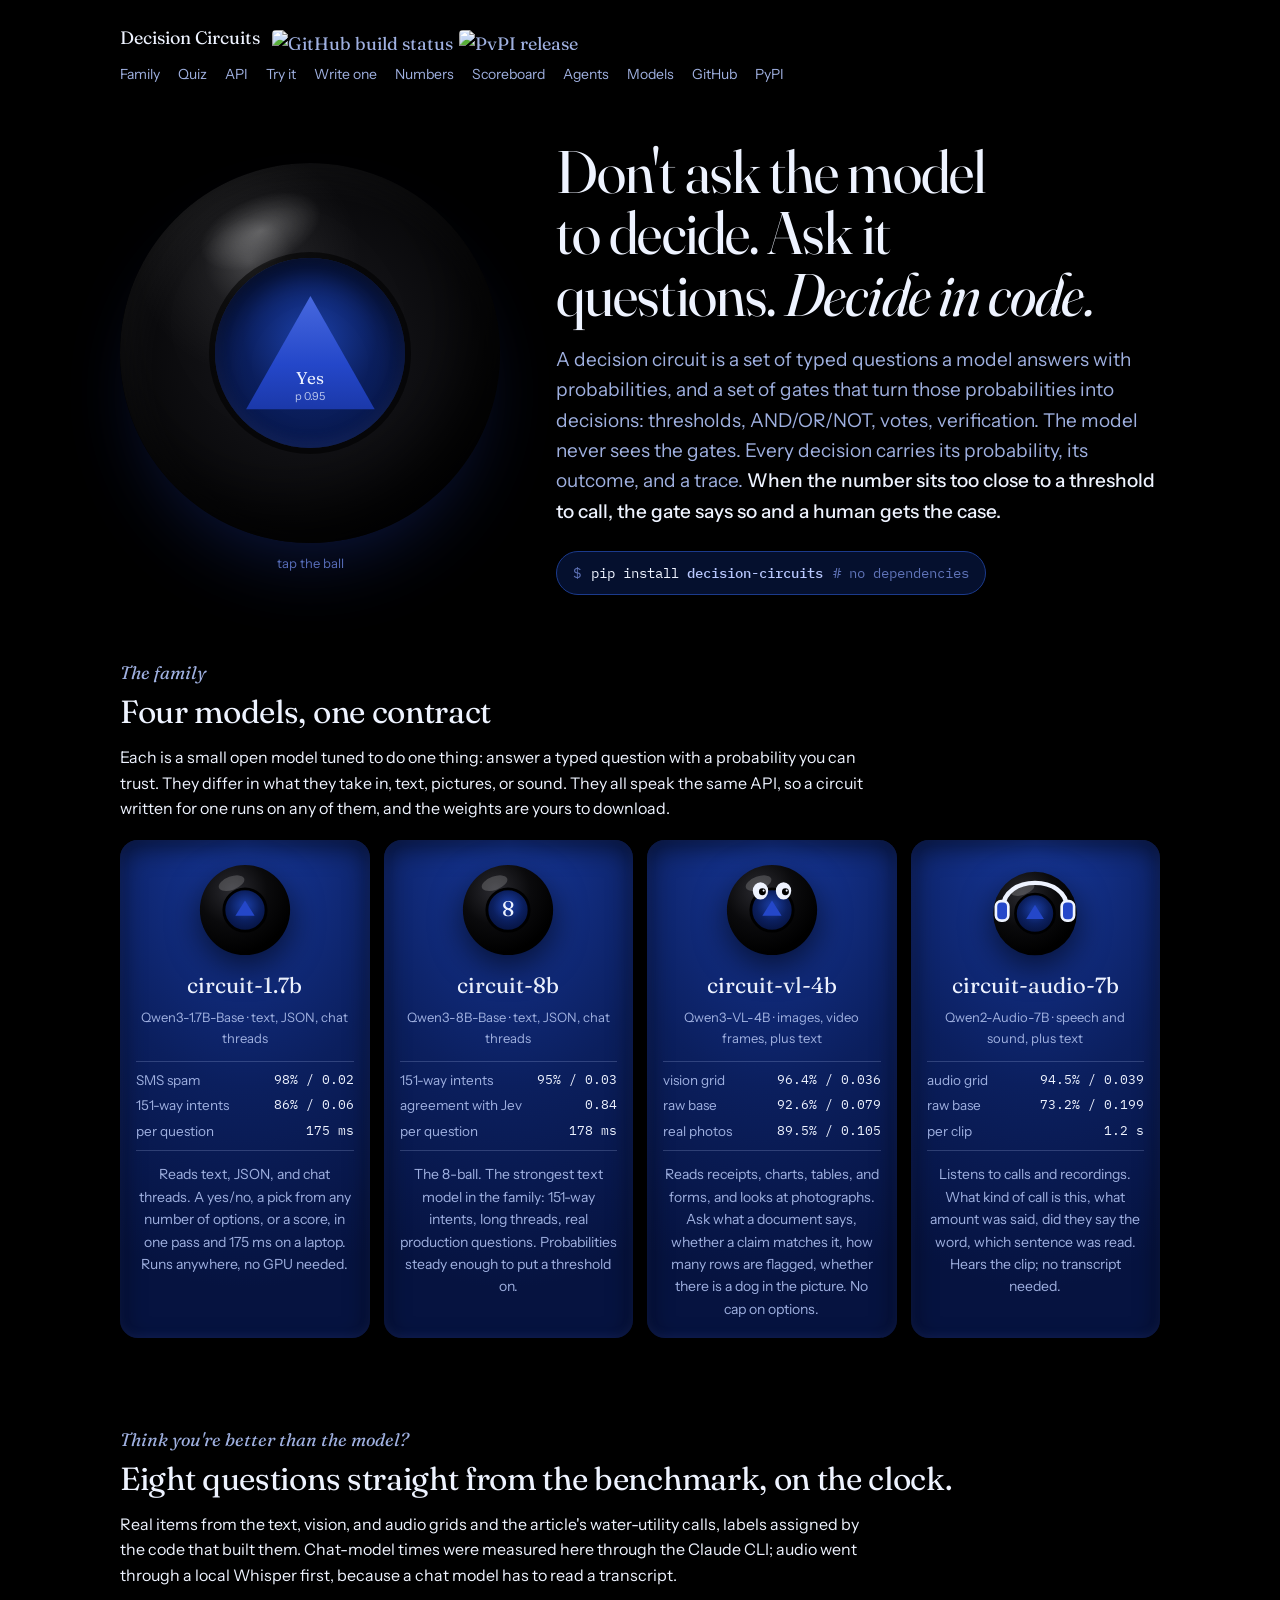
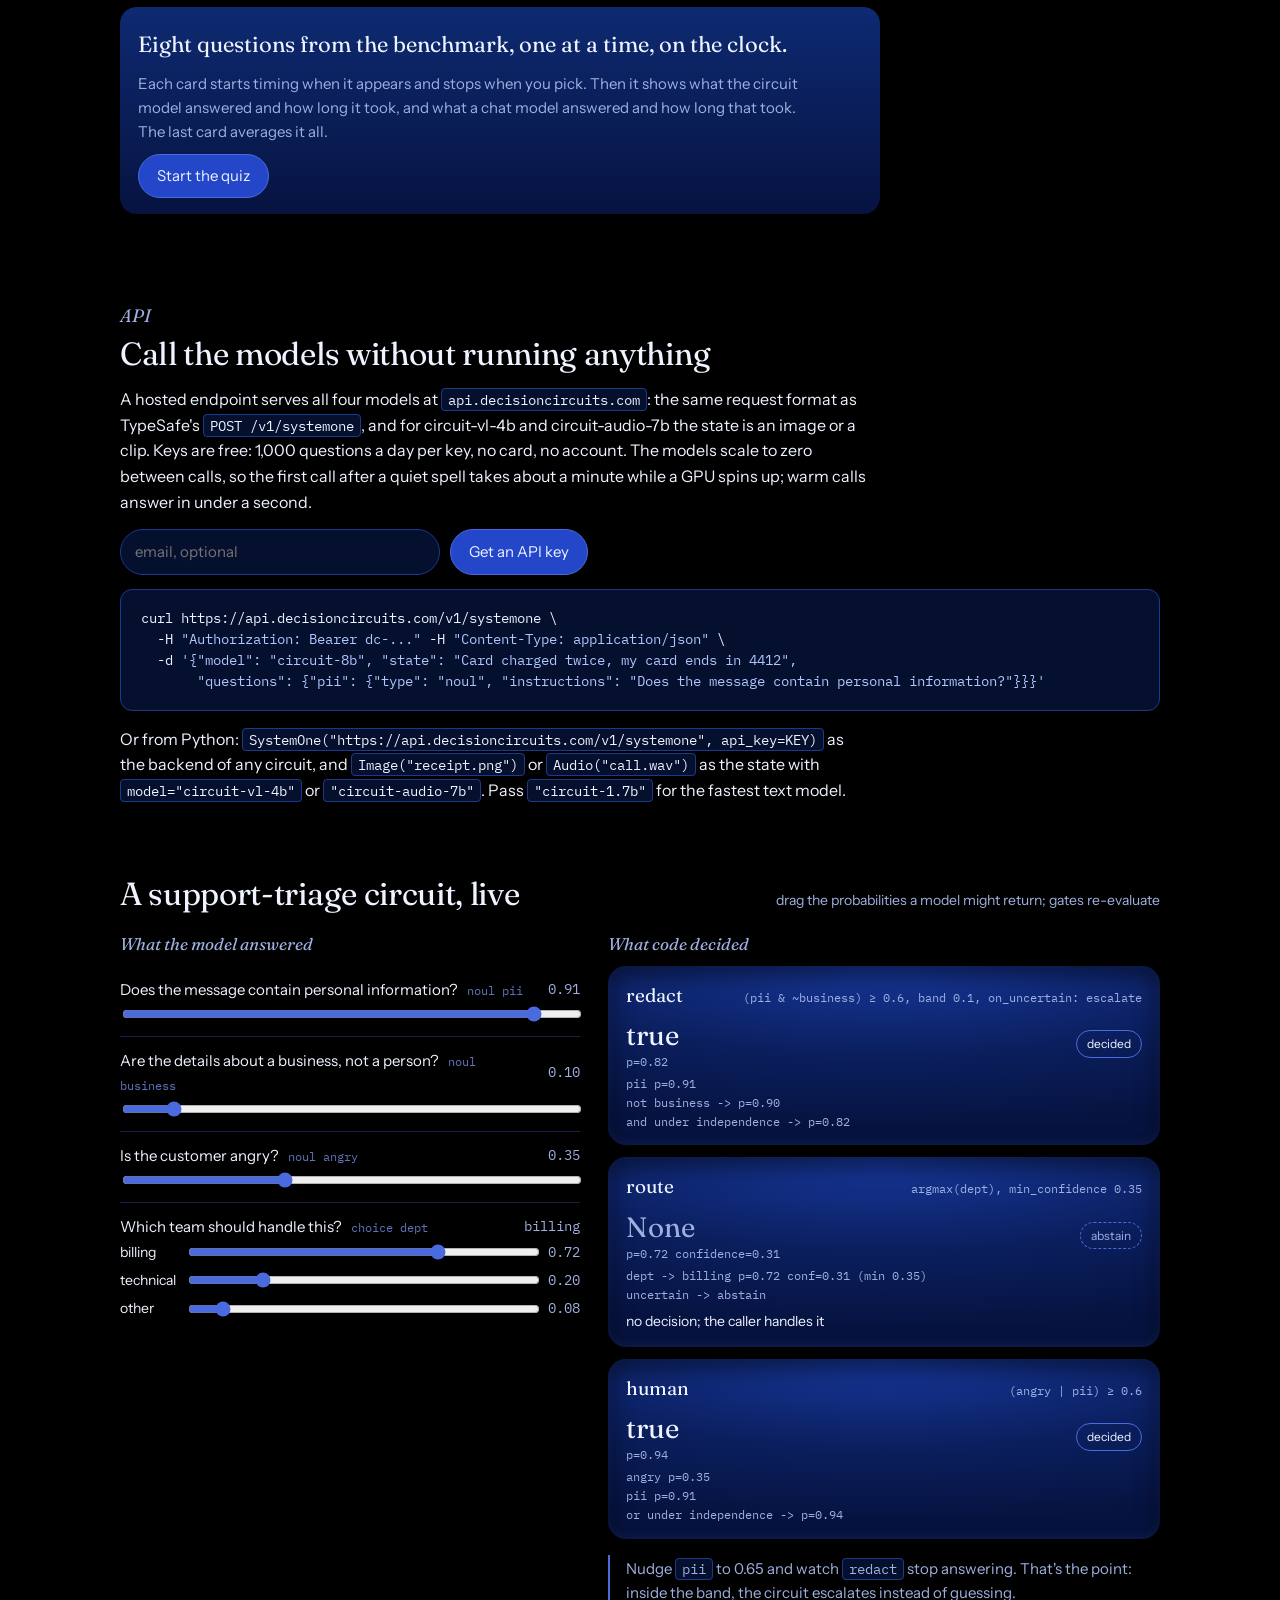
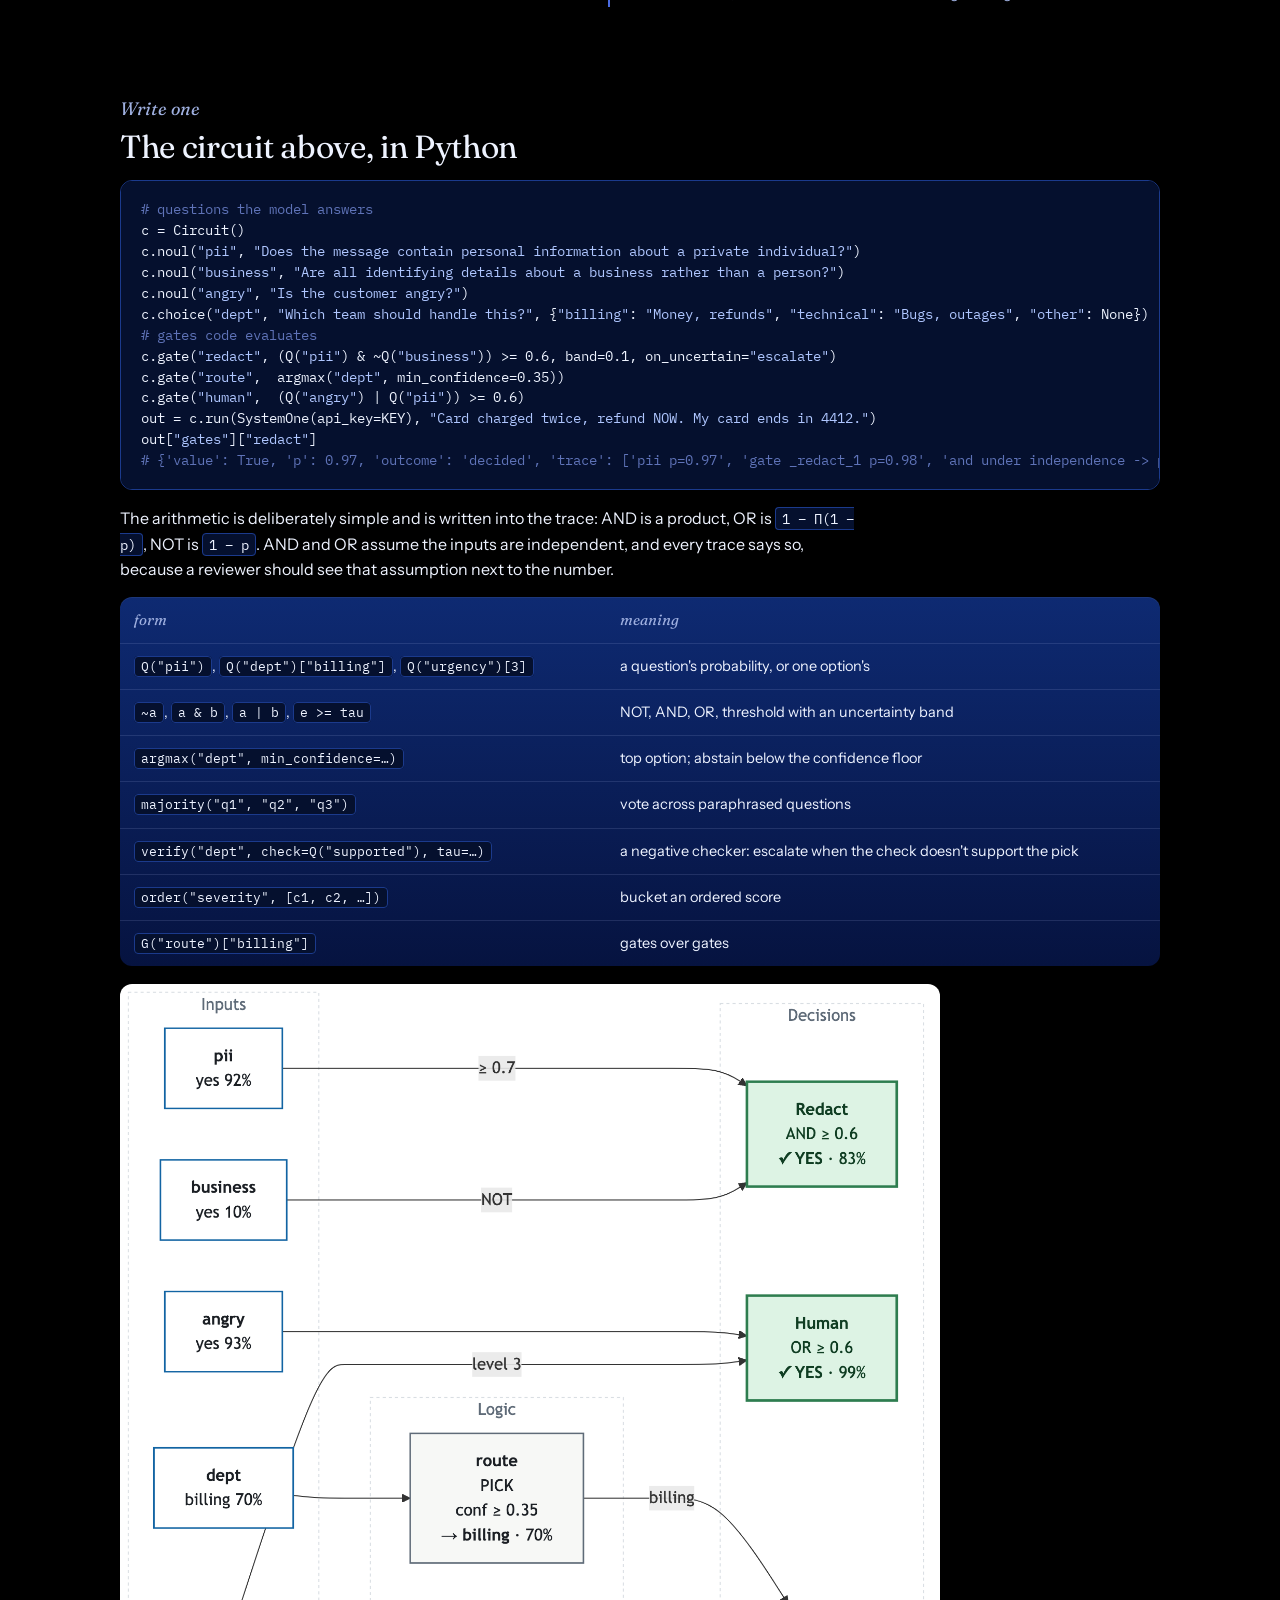
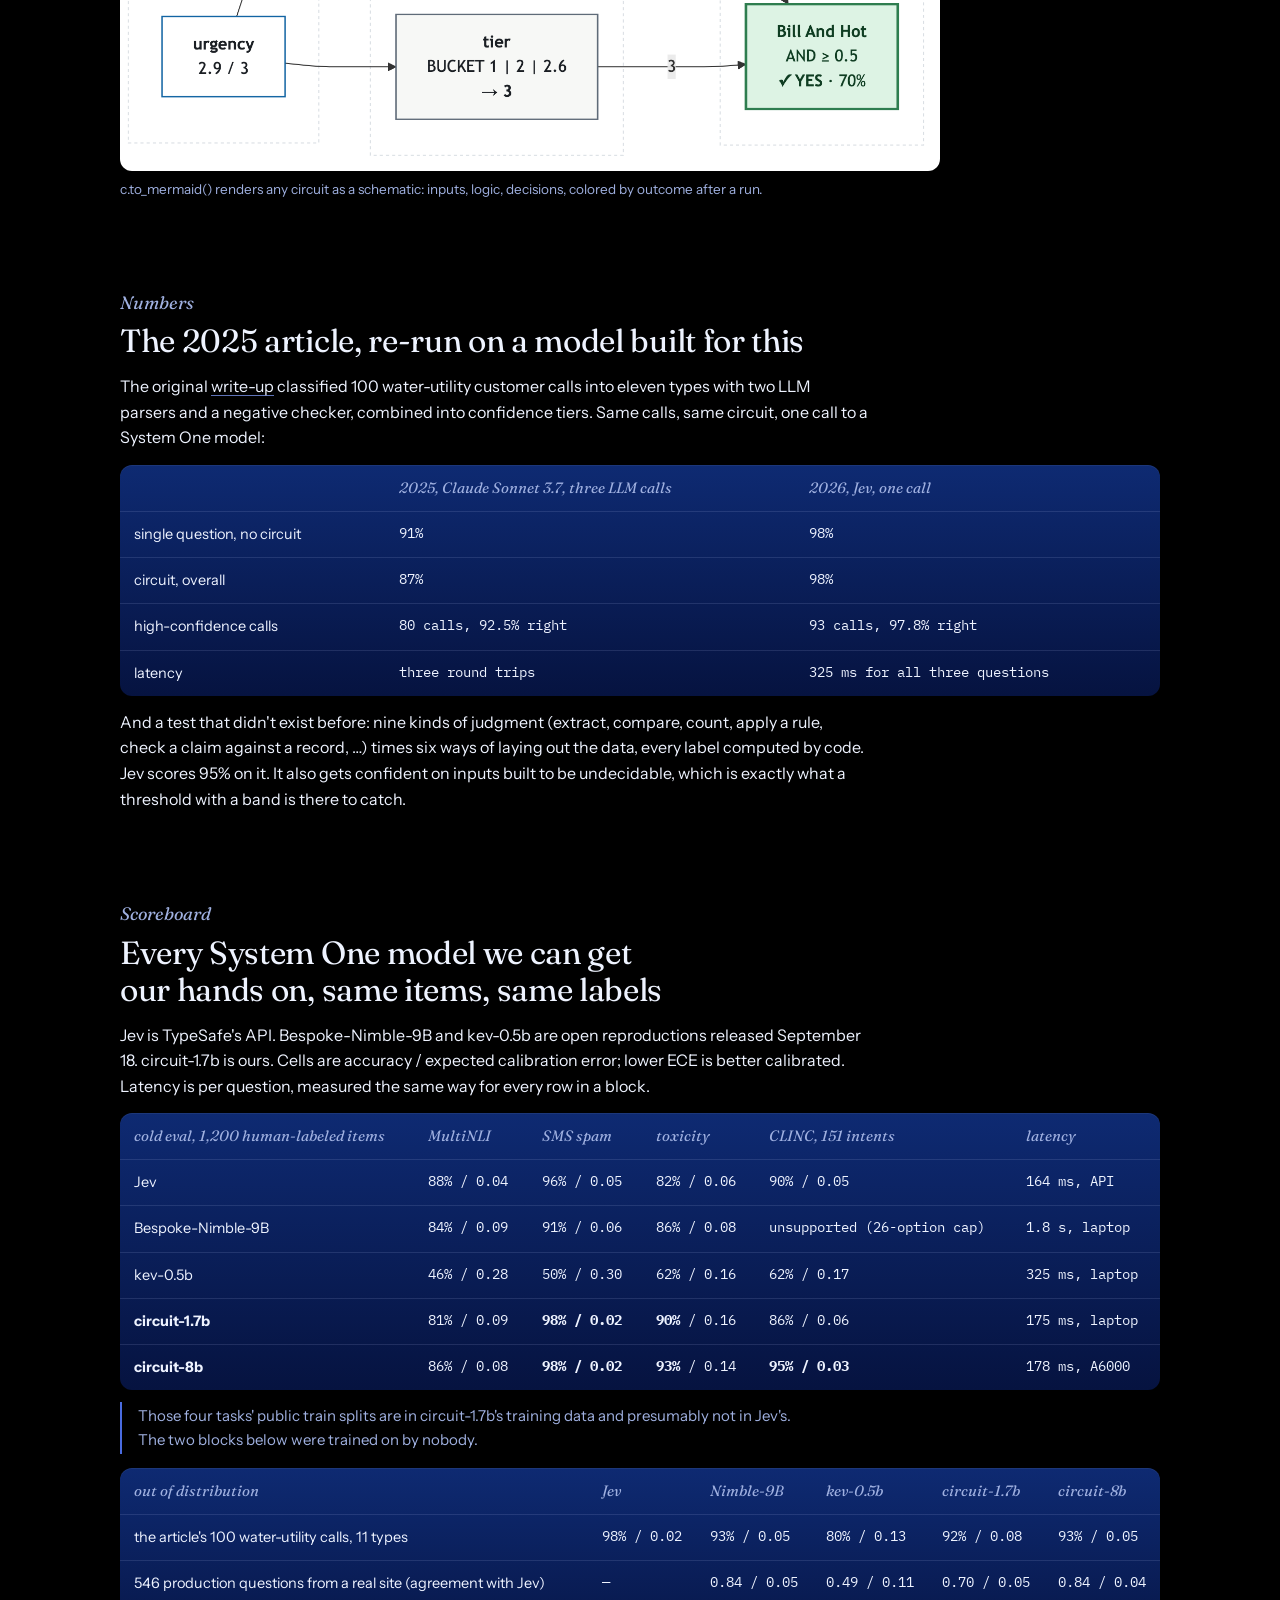
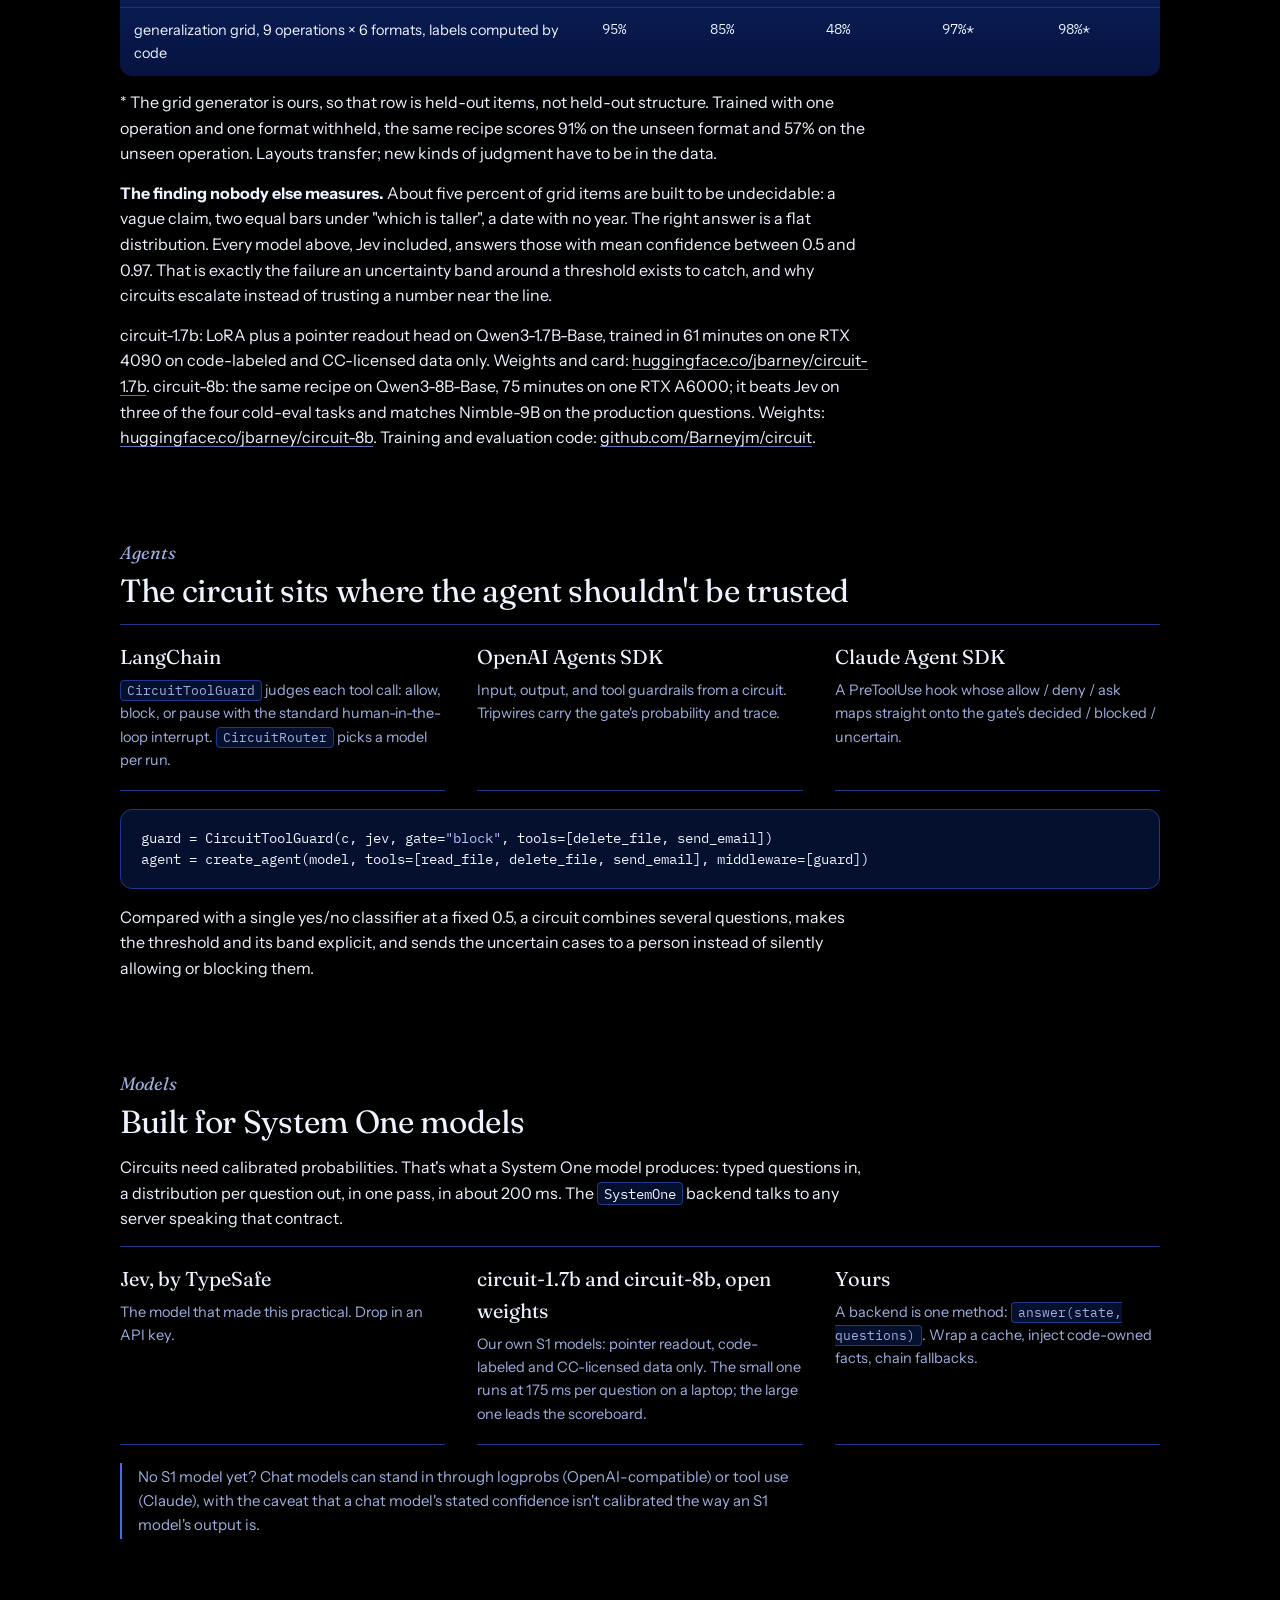
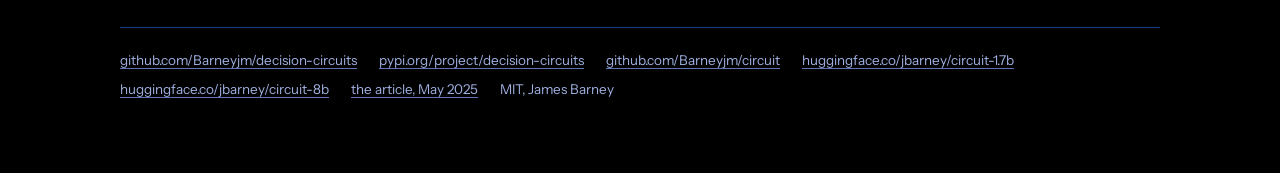
==== docs/index.html @ f1c36780 "Site quiz: cards carry the clock element the script expects; drive-tested headlessly Co-Authored-By:" ====
<!doctype html>
<html lang="en">
<head>
<meta charset="utf-8">
<meta name="viewport" content="width=device-width, initial-scale=1">
<meta name="description" content="Decision circuits: ask a model typed questions, get probabilities, decide in code. A Python library for calibrated, auditable decisions with System One models.">
<meta property="og:type" content="website">
<meta property="og:site_name" content="Decision Circuits">
<meta property="og:title" content="Decision Circuits">
<meta property="og:description" content="Don't ask the model to decide. Ask it questions. Decide in code. A Python library for calibrated, auditable decisions with System One models.">
<meta property="og:url" content="https://decisioncircuits.com/">
<meta property="og:image" content="https://decisioncircuits.com/og.png?v=2">
<meta property="og:image:width" content="1200">
<meta property="og:image:height" content="630">
<meta property="og:image:alt" content="Decision Circuits: don't ask the model to decide. Ask it questions. Decide in code.">
<meta name="twitter:card" content="summary_large_image">
<meta name="twitter:title" content="Decision Circuits">
<meta name="twitter:description" content="Don't ask the model to decide. Ask it questions. Decide in code.">
<meta name="twitter:image" content="https://decisioncircuits.com/og.png?v=2">
<link rel="canonical" href="https://decisioncircuits.com/">
<link rel="icon" href="data:image/svg+xml,<svg xmlns=%22http://www.w3.org/2000/svg%22 viewBox=%220 0 100 100%22><circle cx=%2250%22 cy=%2250%22 r=%2248%22 fill=%22%23000%22/><circle cx=%2250%22 cy=%2250%22 r=%2222%22 fill=%22%230B1F5E%22/><path d=%22M50 36 L63 58 L37 58 Z%22 fill=%22%232447C9%22/></svg>">
<meta name="theme-color" content="#000000">
<title>Decision Circuits</title>
<link rel="preconnect" href="https://fonts.googleapis.com">
<link rel="stylesheet" href="https://fonts.googleapis.com/css2?family=Fraunces:ital,opsz,wght@0,9..144,400;0,9..144,600;1,9..144,400&family=Instrument+Sans:ital,wght@0,400;0,500;0,600;1,400&family=IBM+Plex+Mono:wght@400;500&display=swap">
<style>
  :root {
    color-scheme: dark;
    --black: #000000;
    --sphere: #0A0A0C;
    --window: #0B1F5E;
    --window-deep: #061340;
    --liquid: #10307F;
    --die: #2447C9;
    --die-edge: #4A6BE0;
    --ice: #EEF3FF;
    --mist: #9FB0E0;
    --haze: #5F73B8;
    --line: #1B3A8C;
    --code-bg: #05102E;
    --serif: "Fraunces", "Iowan Old Style", "Palatino Linotype", Georgia, serif;
    --sans: "Instrument Sans", -apple-system, "Segoe UI", Helvetica, Arial, sans-serif;
    --mono: "IBM Plex Mono", ui-monospace, SFMono-Regular, Menlo, monospace;
  }
  * { box-sizing: border-box; }
  html { background: var(--black); overflow-x: hidden; }
  body { margin: 0; overflow-x: hidden; background: var(--black); color: var(--ice); font-family: var(--sans); font-size: 16px; line-height: 1.6; -webkit-font-smoothing: antialiased; }
  a { color: var(--ice); text-decoration-color: var(--haze); text-underline-offset: 3px; }
  a:hover, a:focus-visible { text-decoration-color: var(--ice); }
  :focus-visible { outline: 2px solid var(--die-edge); outline-offset: 3px; }
  .wrap { max-width: 1080px; margin: 0 auto; padding-inline: 20px; padding-block: 24px 72px; }

  header.top { display: flex; flex-wrap: wrap; align-items: baseline; justify-content: space-between; gap: 10px 24px; font-size: 14px; color: var(--mist); }
  header.top .brand { font-family: var(--serif); font-size: 18px; color: var(--ice); }
  header.top .badges { display: inline-flex; gap: 6px; margin-left: 12px; vertical-align: middle; }
  header.top .badges img { display: block; height: 20px; border-radius: 4px; }
  header.top nav { display: flex; flex-wrap: wrap; gap: 4px 18px; }
  header.top a { color: var(--mist); text-decoration: none; }
  header.top a:hover, header.top a:focus-visible { color: var(--ice); }

  /* hero: the sphere and the claim */
  .hero { display: grid; grid-template-columns: minmax(240px, 380px) 1fr; gap: 24px 56px; align-items: center; margin-top: 56px; }
  @media (max-width: 820px) { .hero { grid-template-columns: 1fr; justify-items: start; margin-top: 36px; } .sphere-wrap { justify-items: start; max-width: none; } .sphere { width: min(260px, 70vw); max-width: none; } }
  .sphere { position: relative; width: 100%; max-width: 380px; aspect-ratio: 1; border-radius: 50%;
    background:
      radial-gradient(circle at 34% 26%, rgba(255,255,255,.22) 0, rgba(255,255,255,.06) 12%, rgba(255,255,255,0) 30%),
      radial-gradient(circle at 50% 50%, #1A1A1F 0, #0A0A0C 62%, #000 100%);
    box-shadow: inset -22px -30px 60px rgba(0,0,0,.9), inset 10px 14px 40px rgba(255,255,255,.05), 0 40px 80px -30px rgba(36,71,201,.35); }
  .sphere::after { content: ""; position: absolute; left: 20%; top: 9%; width: 34%; height: 18%; border-radius: 50%;
    background: radial-gradient(ellipse at center, rgba(255,255,255,.28), rgba(255,255,255,0) 70%); transform: rotate(-22deg); }
  .window { position: absolute; left: 25%; top: 25%; width: 50%; height: 50%; border-radius: 50%;
    background: radial-gradient(circle at 50% 42%, #1B3FA8 0, var(--window) 46%, var(--window-deep) 100%);
    box-shadow: inset 0 10px 30px rgba(0,0,0,.7), inset 0 -4px 14px rgba(74,107,224,.25), 0 0 0 6px rgba(0,0,0,.6);
    display: grid; place-items: center; overflow: hidden; }
  .die { width: 72%; aspect-ratio: 1 / .9; clip-path: polygon(50% 4%, 97% 96%, 3% 96%);
    background: linear-gradient(180deg, var(--die-edge), var(--die) 60%, #1A37A6); display: grid; place-items: center;
    padding: 0; text-align: center; animation: surface 2.2s cubic-bezier(.16,.6,.2,1) both; will-change: transform, filter, opacity; position: relative; }
  .window::after { content: ""; position: absolute; inset: 0; border-radius: 50%; pointer-events: none;
    background: radial-gradient(circle at 50% 60%, rgba(4,10,40,.85) 0, rgba(4,10,40,.55) 45%, rgba(4,10,40,0) 75%);
    opacity: 0; }
  .window.stir::after { animation: ink 2.2s cubic-bezier(.16,.6,.2,1) both; }
  .die.sink { animation: sink .45s ease-in both; }
  .die.rise { animation: surface 2.2s cubic-bezier(.16,.6,.2,1) both; }
  /* the text sits in the lower two thirds of the triangle, where it is wide: box top at 48% of the height, 52% of the width */
  .die .answer { position: absolute; left: 24%; right: 24%; top: 40%; bottom: 9%; display: grid; align-content: end; font-family: var(--serif); font-size: clamp(12px, 1.7vw, 17px); line-height: 1.08; color: var(--ice); text-wrap: balance; overflow-wrap: anywhere; }
  .die .answer.long { font-size: clamp(11px, 1.45vw, 14.5px); }
  .die .answer small { display: block; font-family: var(--sans); font-size: 11px; color: rgba(238,243,255,.75); margin-top: 4px; }

  .sphere-wrap { display: grid; justify-items: center; gap: 10px; width: 100%; max-width: 380px; }
  .sphere { cursor: pointer; -webkit-tap-highlight-color: transparent; user-select: none; touch-action: manipulation; }
  .sphere:focus-visible { outline: 2px solid var(--die-edge); outline-offset: 8px; }
  .sphere.shaking { animation: shake .5s cubic-bezier(.36,.07,.19,.97) both; }
  @keyframes shake { 10%, 90% { transform: translate3d(-2px, 0, 0) rotate(-2deg); } 20%, 80% { transform: translate3d(4px, 0, 0) rotate(2deg); } 30%, 50%, 70% { transform: translate3d(-6px, 0, 0) rotate(-3deg); } 40%, 60% { transform: translate3d(6px, 0, 0) rotate(3deg); } }
  .hint { font-size: 13px; color: var(--haze); margin: 0; }
  @keyframes surface {
    0%   { transform: translateY(70%) scale(.55) rotate(-6deg); opacity: 0; filter: blur(10px) brightness(.5); }
    35%  { opacity: .55; filter: blur(6px) brightness(.7); }
    70%  { transform: translateY(4%) scale(.98) rotate(1deg); opacity: 1; filter: blur(1.5px) brightness(.95); }
    85%  { transform: translateY(-2%) scale(1.01) rotate(-.5deg); filter: blur(.4px); }
    100% { transform: none; opacity: 1; filter: blur(0) brightness(1); }
  }
  @keyframes sink { to { transform: translateY(55%) scale(.7); opacity: 0; filter: blur(8px) brightness(.5); } }
  @keyframes ink { 0% { opacity: 1; } 60% { opacity: .5; } 100% { opacity: 0; } }
  @keyframes rise { from { transform: translateY(14px); opacity: 0; } to { transform: none; opacity: 1; } }
  .claim h1 { font-family: var(--serif); font-weight: 400; font-size: clamp(34px, 5.4vw, 60px); line-height: 1.02; letter-spacing: -.015em; margin: 0 0 20px; text-wrap: balance; font-variation-settings: "opsz" 144; }
  .claim h1 em { font-style: italic; }
  .lede { font-size: clamp(17px, 2vw, 19px); max-width: 58ch; color: var(--mist); margin: 0 0 24px; }
  .lede b { color: var(--ice); font-weight: 500; }
  .install { display: inline-flex; flex-wrap: wrap; align-items: center; gap: 10px; font-family: var(--mono); font-size: 14px; background: var(--code-bg); color: var(--ice); padding: 10px 16px; border-radius: 999px; border: 1px solid var(--line); }
  .install b { font-weight: 500; color: #B9C8FF; }
  .install .c { color: var(--haze); }

  h2 { font-family: var(--serif); font-style: italic; font-weight: 400; font-size: 18px; color: var(--mist); margin: 88px 0 6px; }
  #family h2 { margin-top: 64px; }
  h3 { font-family: var(--serif); font-weight: 400; font-size: clamp(24px, 3vw, 32px); line-height: 1.15; letter-spacing: -.01em; margin: 0 0 14px; text-wrap: balance; }
  p { max-width: 68ch; }
  section p { margin: 0 0 14px; }
  p code, li code, td code, .note code { font-family: var(--mono); font-size: .9em; background: var(--code-bg); border: 1px solid var(--line); padding: 1px 6px; border-radius: 4px; overflow-wrap: anywhere; }

  /* the live circuit */
  .board { margin-top: 72px; }
  .board-head { display: flex; flex-wrap: wrap; justify-content: space-between; align-items: baseline; gap: 6px 16px; margin-bottom: 18px; }
  .board-head h3 { margin: 0; }
  .board-head span { font-size: 14px; color: var(--mist); }
  .cols { display: grid; grid-template-columns: 1fr 1.2fr; gap: 28px; }
  @media (max-width: 760px) { .cols { grid-template-columns: 1fr; } }
  .col h4 { font-family: var(--serif); font-style: italic; font-weight: 400; font-size: 17px; color: var(--mist); margin: 0 0 8px; }
  .q { display: grid; grid-template-columns: 1fr auto; gap: 2px 12px; align-items: center; padding: 12px 0; border-top: 1px solid #16204A; }
  .q:first-of-type { border-top: 0; }
  .q label { font-size: 15px; }
  .q .id { font-family: var(--mono); font-size: 12px; color: var(--haze); margin-left: 6px; overflow-wrap: anywhere; }
  .q output { font-family: var(--mono); font-variant-numeric: tabular-nums; font-size: 14px; min-width: 4ch; text-align: right; color: var(--mist); }
  .q input[type=range] { grid-column: 1 / -1; width: 100%; accent-color: var(--die-edge); }
  .opts { grid-column: 1 / -1; display: grid; grid-template-columns: auto 1fr auto; gap: 6px 10px; align-items: center; font-size: 14px; }
  .opts input[type=range] { grid-column: auto; }

  .gate { position: relative; background: radial-gradient(120% 90% at 50% 0%, #17389C 0, var(--window) 55%, var(--window-deep) 100%);
    border-radius: 18px; padding: 14px 18px 14px; margin-bottom: 12px; box-shadow: inset 0 8px 24px rgba(0,0,0,.55), inset 0 -2px 10px rgba(74,107,224,.2); }
  .gate .row { display: flex; flex-wrap: wrap; justify-content: space-between; align-items: baseline; gap: 4px 14px; }
  .gate .name { font-family: var(--serif); font-size: 19px; }
  .gate .expr { font-family: var(--mono); font-size: 12px; color: var(--mist); overflow-wrap: anywhere; min-width: 0; }
  .gate .well { display: grid; grid-template-columns: 1fr auto; align-items: center; gap: 10px; margin: 10px 0 6px; }
  .gate .val { font-family: var(--serif); font-size: 28px; line-height: 1.1; color: var(--ice); transition: filter .45s; font-variant-numeric: tabular-nums; }
  .gate .val small { display: block; font-family: var(--mono); font-size: 12px; color: var(--mist); margin-top: 4px; }
  .gate.hold .val { color: var(--mist); }
  .badge { font-size: 12px; padding: 3px 10px; border-radius: 999px; border: 1px solid var(--die-edge); color: var(--ice); white-space: nowrap; }
  .badge.hold { border-style: dashed; color: var(--mist); }
  .trace { font-family: var(--mono); font-size: 12px; color: var(--mist); margin: 0; white-space: pre-wrap; overflow-wrap: anywhere; }
  .human { margin-top: 6px; font-size: 14px; color: var(--ice); }
  .human:empty { display: none; }

  pre { background: var(--code-bg); color: var(--ice); font-family: var(--mono); font-size: 13.5px; line-height: 1.55; padding: 18px 20px; border-radius: 12px; border: 1px solid var(--line); overflow-x: auto; margin: 0 0 16px; }
  pre .c { color: var(--haze); } pre .k { color: #B9C8FF; } pre .s { color: #AFC6FF; }

  .tbl { overflow-x: auto; border-radius: 12px; background: linear-gradient(180deg, #0E2A72, var(--window-deep)); box-shadow: inset 0 1px 0 rgba(255,255,255,.06); }
  table { border-collapse: collapse; width: 100%; font-size: 14.5px; }
  th, td { text-align: left; padding: 11px 14px; border-bottom: 1px solid rgba(159,176,224,.16); vertical-align: top; }
  th { font-family: var(--serif); font-style: italic; font-weight: 400; font-size: 15px; color: var(--mist); }
  td.n { font-family: var(--mono); font-size: 13.5px; font-variant-numeric: tabular-nums; white-space: nowrap; }
  tr:last-child td { border-bottom: 0; }

  .facts { list-style: none; margin: 0; padding: 0; display: grid; grid-template-columns: repeat(3, 1fr); gap: 0 32px; border-top: 1px solid var(--line); }
  .facts li { padding: 16px 0 18px; border-bottom: 1px solid var(--line); }
  .facts h4 { font-family: var(--serif); font-weight: 400; font-size: 20px; margin: 0 0 6px; }
  .facts h4 a { text-decoration: none; }
  .facts p { font-size: 14.5px; color: var(--mist); margin: 0; }
  @media (max-width: 760px) { .facts { grid-template-columns: 1fr; } .facts li { border-bottom: 1px solid var(--line); } }

  .cards { display: grid; grid-template-columns: repeat(4, 1fr); gap: 14px; margin-top: 18px; }
  @media (max-width: 900px) { .cards { grid-template-columns: repeat(2, 1fr); } }
  @media (max-width: 460px) { .cards { grid-template-columns: 1fr; } }
  .card { display: flex; flex-direction: column; align-items: center; text-align: center; padding: 22px 16px 18px; border-radius: 18px;
    background: radial-gradient(120% 90% at 50% 0%, #17389C 0, var(--window) 55%, var(--window-deep) 100%);
    box-shadow: inset 0 8px 24px rgba(0,0,0,.55), inset 0 -2px 10px rgba(74,107,224,.2); }
  .card .ball { display: block; height: 96px; width: auto; margin-bottom: 10px; filter: drop-shadow(0 10px 16px rgba(0,0,0,.6)); }
  .card h4 { font-family: var(--serif); font-weight: 400; font-size: 22px; margin: 0; }
  .card h4 a { text-decoration: none; }
  .card .base { font-size: 13px; color: var(--mist); margin: 4px 0 12px; }
  .card dl { display: grid; grid-template-columns: auto auto; gap: 4px 12px; margin: 0 0 12px; width: 100%; font-size: 13.5px; text-align: left; border-top: 1px solid rgba(159,176,224,.25); border-bottom: 1px solid rgba(159,176,224,.25); padding: 8px 0; }
  .card dt { color: var(--mist); }
  .card dd { margin: 0; font-family: var(--mono); font-size: 13px; text-align: right; font-variant-numeric: tabular-nums; }
  .card .blurb { font-size: 14px; color: var(--mist); margin: 0; }
  .carousel { overflow: hidden; margin-top: 18px; max-width: 760px; border-radius: 16px; }
  .track { display: flex; align-items: flex-start; transition: transform .45s cubic-bezier(.2,.7,.2,1), height .3s ease; }
  @media (prefers-reduced-motion: reduce) { .track { transition: none; } }
  .qz { flex: 0 0 100%; min-width: 0; box-sizing: border-box; }
  .qz.intro .ask, .qz.end .ask { font-size: 22px; }
  .qz .blurb { font-size: 15px; color: var(--mist); margin: 0; }
  .qz { background: linear-gradient(180deg, #0E2A72, var(--window-deep)); border-radius: 16px; padding: 16px 18px; display: flex; flex-direction: column; gap: 10px; }
  .qz .src { font-size: 12.5px; color: var(--haze); margin: 0; }
  .qz .state, .qz .thread { font-size: 13.5px; background: rgba(0,0,0,.35); border-radius: 10px; padding: 10px 12px; margin: 0; max-height: 220px; overflow: auto; }
  .qz .state { font-family: var(--mono); font-size: 12.5px; white-space: pre-wrap; overflow-wrap: anywhere; }
  .qz .thread p { margin: 0 0 6px; max-width: none; } .qz .thread b { color: var(--mist); font-weight: 500; margin-right: 6px; }
  .qz img { width: 100%; max-width: 420px; border-radius: 10px; background: #fff; }
  .qz .cap { font-size: 13.5px; color: var(--mist); margin: 0; }
  .qz audio { width: 100%; max-width: 420px; }
  .qz .ask { font-family: var(--serif); font-size: 18px; margin: 4px 0 0; }
  .qz .opts { display: flex; flex-wrap: wrap; gap: 8px; }
  .qz .opts button { font: inherit; font-size: 14px; padding: 7px 12px; border-radius: 999px; border: 1px solid var(--die-edge); background: transparent; color: var(--ice); cursor: pointer; }
  .qz .opts button:hover, .qz .opts button:focus-visible { background: var(--die); }
  .qz .opts button:disabled { cursor: default; opacity: .55; }
  .qz .opts button.you { opacity: 1; background: var(--die); }
  .qz .opts button.right { opacity: 1; border-color: var(--ice); box-shadow: inset 0 0 0 1px var(--ice); }
  .qz .verdict { margin: 0; font-size: 14px; color: var(--mist); min-height: 1.4em; }
  .qz .verdict b { color: var(--ice); font-weight: 500; }
  .score { font-family: var(--serif); font-size: 18px; margin: 0 0 6px; }
  .score button, .qz .next { font: inherit; font-size: 15px; padding: 9px 18px; border-radius: 999px; border: 1px solid var(--die-edge); background: var(--die); color: var(--ice); cursor: pointer; }
  .score button:hover, .qz .next:hover { background: var(--die-edge); }
  .qz .head { display: flex; justify-content: space-between; align-items: baseline; gap: 12px; }
  .qz .clock { font-family: var(--mono); font-size: 14px; color: var(--ice); font-variant-numeric: tabular-nums; }
  .qz .verdict { line-height: 1.5; }
  .qz .verdict .t { font-family: var(--mono); font-size: 13px; }
  .qz .next { align-self: flex-start; }
  .qz .next[hidden] { display: none; }
  figure { margin: 18px 0 0; }
  figure img { display: block; width: 100%; max-width: 820px; height: auto; border-radius: 12px; background: #fff; }
  figcaption { font-size: 13.5px; color: var(--mist); margin-top: 8px; }
  .note { border-left: 2px solid var(--die-edge); padding: 2px 0 2px 16px; color: var(--mist); font-size: 15px; }
  .keyform { display: flex; flex-wrap: wrap; gap: 10px; align-items: center; margin: 14px 0; }
  .keyform input { font: inherit; font-size: 15px; padding: 10px 14px; border-radius: 999px; border: 1px solid var(--line); background: var(--code-bg); color: var(--ice); min-width: min(320px, 100%); }
  .keyform button { font: inherit; font-size: 15px; padding: 10px 18px; border-radius: 999px; border: 1px solid var(--die-edge); background: var(--die); color: var(--ice); cursor: pointer; }
  .keyform button:hover, .keyform button:focus-visible { background: var(--die-edge); }
  .keyout { font-family: var(--mono); font-size: 14px; background: var(--code-bg); border: 1px solid var(--line); border-radius: 12px; padding: 14px 16px; white-space: pre-wrap; word-break: break-all; }
  .keyout:empty { display: none; }
  footer { margin-top: 88px; padding-top: 22px; border-top: 1px solid var(--line); font-size: 13.5px; color: var(--mist); display: flex; flex-wrap: wrap; gap: 8px 22px; }
  footer a { color: var(--mist); }

  @media (prefers-reduced-motion: reduce) { * { transition: none !important; animation: none !important; } }
</style>
</head>
<body>
<div class="wrap">
  <header class="top">
    <div class="brand">Decision Circuits<span class="badges"><a href="https://github.com/Barneyjm/decision-circuits/actions/workflows/ci.yml"><img src="https://img.shields.io/github/actions/workflow/status/Barneyjm/decision-circuits/ci.yml?branch=main&label=build&labelColor=0B1F5E&color=2447C9" alt="GitHub build status" height="20"></a><a href="https://pypi.org/project/decision-circuits/"><img src="https://img.shields.io/pypi/v/decision-circuits?label=pypi&labelColor=0B1F5E&color=2447C9" alt="PyPI release" height="20"></a></span></div>
    <nav>
      <a href="#family">Family</a><a href="#quiz">Quiz</a><a href="#api">API</a><a href="#try">Try it</a><a href="#write">Write one</a><a href="#numbers">Numbers</a><a href="#scoreboard">Scoreboard</a><a href="#agents">Agents</a><a href="#models">Models</a>
      <a href="https://github.com/Barneyjm/decision-circuits">GitHub</a><a href="https://pypi.org/project/decision-circuits/">PyPI</a>
    </nav>
  </header>

  <div class="hero">
    <div class="sphere-wrap">
      <div class="sphere" id="sphere" role="button" tabindex="0" aria-label="Ask again: surfaces the answer for another example case">
        <div class="window stir" id="window"><div class="die" id="die"><div class="answer" id="hero-answer">Yes<small>p 0.95</small></div></div></div>
      </div>
      <p class="hint" id="hint">tap, or shake your phone</p>
    </div>
    <div class="claim">
      <h1>Don't ask the model to decide. Ask it questions. <em>Decide in code.</em></h1>
      <p class="lede">A decision circuit is a set of typed questions a model answers with probabilities, and a set of gates that turn those probabilities into decisions: thresholds, AND/OR/NOT, votes, verification. The model never sees the gates. Every decision carries its probability, its outcome, and a trace. <b>When the number sits too close to a threshold to call, the gate says so and a human gets the case.</b></p>
      <div class="install"><span class="c">$</span><span>pip install <b>decision-circuits</b></span><span class="c"># no dependencies</span></div>
    </div>
  </div>

  <section id="family">
    <h2>The family</h2>
    <h3>Four models, one contract</h3>
    <p>Each is a small open model tuned to do one thing: answer a typed question with a probability you can trust. They differ in what they take in, text, pictures, or sound. They all speak the same API, so a circuit written for one runs on any of them, and the weights are yours to download.</p>
    <div class="cards">
      <article class="card">
        <svg class="ball" width="76" height="76" viewBox="0 0 100 100" aria-hidden="true"><defs><radialGradient id="g-1.7b" cx="36%" cy="28%" r="70%"><stop offset="0" stop-color="#2A2A30"/><stop offset=".55" stop-color="#0A0A0C"/><stop offset="1" stop-color="#000"/></radialGradient><radialGradient id="w-1.7b" cx="50%" cy="40%" r="60%"><stop offset="0" stop-color="#1B3FA8"/><stop offset=".6" stop-color="#0B1F5E"/><stop offset="1" stop-color="#061340"/></radialGradient></defs><circle cx="50" cy="50" r="47" fill="url(#g-1.7b)"/><ellipse cx="36" cy="22" rx="14" ry="7" fill="#fff" opacity=".18" transform="rotate(-20 36 22)"/><circle cx="50" cy="50" r="22" fill="url(#w-1.7b)" stroke="#000" stroke-width="3"/><path d="M50 40 L60 56 L40 56 Z" fill="#2447C9"/></svg>
        <h4><a href="https://huggingface.co/jbarney/circuit-1.7b">circuit-1.7b</a></h4>
        <p class="base">Qwen3-1.7B-Base · text, JSON, chat threads</p>
        <dl><dt>SMS spam</dt><dd>98% / 0.02</dd><dt>151-way intents</dt><dd>86% / 0.06</dd><dt>per question</dt><dd>175 ms</dd></dl>
        <p class="blurb">Reads text, JSON, and chat threads. A yes/no, a pick from any number of options, or a score, in one pass and 175 ms on a laptop. Runs anywhere, no GPU needed.</p>
      </article>
      <article class="card">
        <svg class="ball" width="96" height="96" viewBox="0 0 100 100" aria-hidden="true"><defs><radialGradient id="g-8b" cx="36%" cy="28%" r="70%"><stop offset="0" stop-color="#2A2A30"/><stop offset=".55" stop-color="#0A0A0C"/><stop offset="1" stop-color="#000"/></radialGradient><radialGradient id="w-8b" cx="50%" cy="40%" r="60%"><stop offset="0" stop-color="#1B3FA8"/><stop offset=".6" stop-color="#0B1F5E"/><stop offset="1" stop-color="#061340"/></radialGradient></defs><circle cx="50" cy="50" r="47" fill="url(#g-8b)"/><ellipse cx="36" cy="22" rx="14" ry="7" fill="#fff" opacity=".18" transform="rotate(-20 36 22)"/><circle cx="50" cy="50" r="22" fill="url(#w-8b)" stroke="#000" stroke-width="3"/><text x="50" y="56" text-anchor="middle" font-family="Fraunces, Georgia, serif" font-size="22" fill="#EEF3FF">8</text></svg>
        <h4><a href="https://huggingface.co/jbarney/circuit-8b">circuit-8b</a></h4>
        <p class="base">Qwen3-8B-Base · text, JSON, chat threads</p>
        <dl><dt>151-way intents</dt><dd>95% / 0.03</dd><dt>agreement with Jev</dt><dd>0.84</dd><dt>per question</dt><dd>178 ms</dd></dl>
        <p class="blurb">The 8-ball. The strongest text model in the family: 151-way intents, long threads, real production questions. Probabilities steady enough to put a threshold on.</p>
      </article>
      <article class="card">
        <svg class="ball" width="96" height="96" viewBox="0 0 100 100" aria-hidden="true"><defs><radialGradient id="g-vision" cx="36%" cy="28%" r="70%"><stop offset="0" stop-color="#2A2A30"/><stop offset=".55" stop-color="#0A0A0C"/><stop offset="1" stop-color="#000"/></radialGradient><radialGradient id="w-vision" cx="50%" cy="40%" r="60%"><stop offset="0" stop-color="#1B3FA8"/><stop offset=".6" stop-color="#0B1F5E"/><stop offset="1" stop-color="#061340"/></radialGradient></defs><circle cx="50" cy="50" r="47" fill="url(#g-vision)"/><ellipse cx="36" cy="22" rx="14" ry="7" fill="#fff" opacity=".18" transform="rotate(-20 36 22)"/><circle cx="50" cy="50" r="22" fill="url(#w-vision)" stroke="#000" stroke-width="3"/><path d="M50 40 L60 56 L40 56 Z" fill="#2447C9"/><ellipse cx="38" cy="30" rx="8" ry="9" fill="#EEF3FF"/><ellipse cx="62" cy="30" rx="8" ry="9" fill="#EEF3FF"/><circle cx="40" cy="31" r="3.6" fill="#000"/><circle cx="64" cy="31" r="3.6" fill="#000"/><circle cx="41.3" cy="29.8" r="1.1" fill="#EEF3FF"/><circle cx="65.3" cy="29.8" r="1.1" fill="#EEF3FF"/></svg>
        <h4><a href="https://huggingface.co/jbarney/circuit-vl-4b">circuit-vl-4b</a></h4>
        <p class="base">Qwen3-VL-4B · images, video frames, plus text</p>
        <dl><dt>vision grid</dt><dd>96.4% / 0.036</dd><dt>raw base</dt><dd>92.6% / 0.079</dd><dt>real photos</dt><dd>89.5% / 0.105</dd></dl>
        <p class="blurb">Reads receipts, charts, tables, and forms, and looks at photographs. Ask what a document says, whether a claim matches it, how many rows are flagged, whether there is a dog in the picture. No cap on options.</p>
      </article>
      <article class="card">
        <svg class="ball" width="96" height="96" viewBox="0 -8 100 108" aria-hidden="true"><defs><radialGradient id="g-audio" cx="36%" cy="28%" r="70%"><stop offset="0" stop-color="#2A2A30"/><stop offset=".55" stop-color="#0A0A0C"/><stop offset="1" stop-color="#000"/></radialGradient><radialGradient id="w-audio" cx="50%" cy="40%" r="60%"><stop offset="0" stop-color="#1B3FA8"/><stop offset=".6" stop-color="#0B1F5E"/><stop offset="1" stop-color="#061340"/></radialGradient></defs><circle cx="50" cy="50" r="47" fill="url(#g-audio)"/><ellipse cx="36" cy="22" rx="14" ry="7" fill="#fff" opacity=".18" transform="rotate(-20 36 22)"/><circle cx="50" cy="50" r="22" fill="url(#w-audio)" stroke="#000" stroke-width="3"/><path d="M50 40 L60 56 L40 56 Z" fill="#2447C9"/><path d="M14 44 C14 6 86 6 86 44" fill="none" stroke="#EEF3FF" stroke-width="5" stroke-linecap="round"/><rect x="6" y="36" width="14" height="22" rx="6" fill="#2447C9" stroke="#EEF3FF" stroke-width="3"/><rect x="80" y="36" width="14" height="22" rx="6" fill="#2447C9" stroke="#EEF3FF" stroke-width="3"/></svg>
        <h4><a href="https://huggingface.co/jbarney/circuit-audio-7b">circuit-audio-7b</a></h4>
        <p class="base">Qwen2-Audio-7B · speech and sound, plus text</p>
        <dl><dt>audio grid</dt><dd>94.5% / 0.039</dd><dt>raw base</dt><dd>73.2% / 0.199</dd><dt>per clip</dt><dd>1.2 s</dd></dl>
        <p class="blurb">Listens to calls and recordings. What kind of call is this, what amount was said, did they say the word, which sentence was read. Hears the clip; no transcript needed.</p>
      </article>
    </div>
  </section>

  <section id="quiz">
    <h2>Think you're better than the model?</h2>
    <h3>Eight questions straight from the benchmark, on the clock.</h3>
    <p>Real items from the text, vision, and audio grids and the article's water-utility calls, labels assigned by the code that built them. Chat-model times were measured here through the Claude CLI; audio went through a local Whisper first, because a chat model has to read a transcript.</p>
    <div class="carousel" id="qzs">
    <div class="track" id="track">
      <article class="qz intro">
        <p class="ask">Eight questions from the benchmark, one at a time, on the clock.</p>
        <p class="blurb">Each card starts timing when it appears and stops when you pick. Then it shows what the circuit model answered and how long it took, and what a chat model answered and how long that took. The last card averages it all.</p>
        <button type="button" class="next" id="qz-start">Start the quiz</button>
      </article>
      <article class="qz" data-i="0">
        <div class="head"><p class="src">1 of 8 · the article&#x27;s water-utility calls</p><span class="clock">0.0 s</span></div>
        <pre class="state">Hi, my water was shut off yesterday for repairs on my street, but it still hasn&#x27;t been turned back on. Can someone come restore my service?</pre>
        <p class="ask">Extract the category of this customer service call to a water utility.</p>
        <div class="opts"><button type="button" data-k="RESTORE" title="Water service was shut off (repairs, construction, non-payment) and needs to be turned back on">RESTORE</button><button type="button" data-k="ABATEMENT" title="A property, often vacant or abandoned, with a leak or running water that needs to be stopped">ABATEMENT</button><button type="button" data-k="AMR (METERING)" title="Water meter or automatic meter reading problems: blank display, wrong readings, replacement">AMR (METERING)</button><button type="button" data-k="BILLING" title="Charges, payment, account balance, bill amount disputes, payment plans">BILLING</button><button type="button" data-k="BPCS (BROKEN PIPE)" title="A broken or leaking water main or service pipe, water coming up through the street or ground">BPCS (BROKEN PIPE)</button><button type="button" data-k="BTR/O (BAD TASTE &amp; ODOR)" title="Water tastes or smells bad: chlorine, rotten eggs, metallic, discolored">BTR/O (BAD TASTE &amp; ODOR)</button><button type="button" data-k="C/I - DEP (CAVE IN/DEPRESSION)" title="A sinkhole, cave-in, or depression in the street or sidewalk">C/I - DEP (CAVE IN/DEPRESSION)</button><button type="button" data-k="CEMENT" title="Restoring pavement, sidewalk, or driveway concrete after utility work">CEMENT</button><button type="button" data-k="CHOKED DRAIN" title="A storm drain, inlet, or catch basin that is clogged and not draining">CHOKED DRAIN</button><button type="button" data-k="CLAIMS" title="Compensation for damage caused by the utility&#x27;s work or a water incident">CLAIMS</button><button type="button" data-k="COMPOST" title="Compost bins, yard waste, or composting program questions">COMPOST</button></div>
        <p class="verdict" aria-live="polite"></p>
        <button type="button" class="next" hidden>Next</button>
      </article>
      <article class="qz" data-i="1">
        <div class="head"><p class="src">2 of 8 · text grid, count / string</p><span class="clock">0.0 s</span></div>
        <pre class="state">t1 blender (not returned); t2 wireless headphones (not returned); t3 notebook set (is returned); t4 rain jacket (not returned)</pre>
        <p class="ask">How many items are returned?</p>
        <div class="opts"><button type="button" data-k="0" title="">0</button><button type="button" data-k="1" title="">1</button><button type="button" data-k="2" title="">2</button><button type="button" data-k="3" title="">3 or more</button></div>
        <p class="verdict" aria-live="polite"></p>
        <button type="button" class="next" hidden>Next</button>
      </article>
      <article class="qz" data-i="2">
        <div class="head"><p class="src">3 of 8 · text grid, temporal / document</p><span class="clock">0.0 s</span></div>
        <pre class="state">The knowledge base has a new article on setting up two-factor authentication.

If you have feedback on the new dashboard, reply to this message.

The support call was on January 11, 2026. The payment was on 12 Mar 2026.

Weather permitting, deliveries in the region continue on the usual schedule.

We appreciate your patience while we migrate to the new billing system.</pre>
        <p class="ask">Was the support call earlier than the payment?</p>
        <div class="opts"><button type="button" data-k="yes" title="">Yes</button><button type="button" data-k="no" title="">No</button></div>
        <p class="verdict" aria-live="polite"></p>
        <button type="button" class="next" hidden>Next</button>
      </article>
      <article class="qz" data-i="3">
        <div class="head"><p class="src">4 of 8 · text grid, compare / thread</p><span class="clock">0.0 s</span></div>
        <div class="thread"><p><b>customer</b> Here are the options.</p><p><b>customer</b> r1: blender, price 492</p><p><b>customer</b> r2: board game, price 100</p><p><b>customer</b> r3: board game, price 217</p></div>
        <p class="ask">Which option has the lowest price?</p>
        <div class="opts"><button type="button" data-k="r1" title="">r1</button><button type="button" data-k="r2" title="">r2</button><button type="button" data-k="r3" title="">r3</button></div>
        <p class="verdict" aria-live="polite"></p>
        <button type="button" class="next" hidden>Next</button>
      </article>
      <article class="qz" data-i="4">
        <div class="head"><p class="src">5 of 8 · vision grid, extract / receipt</p><span class="clock">0.0 s</span></div>
        <img src="bench/receipt.png" alt="a rendered document from the vision benchmark" loading="lazy">
        <p class="ask">What is the total on the receipt?</p>
        <div class="opts"><button type="button" data-k="100.52" title="">100.52</button><button type="button" data-k="90.47" title="">90.47</button><button type="button" data-k="Cannot tell" title="">Cannot tell</button><button type="button" data-k="7.50" title="">7.50</button><button type="button" data-k="103.62" title="">103.62</button></div>
        <p class="verdict" aria-live="polite"></p>
        <button type="button" class="next" hidden>Next</button>
      </article>
      <article class="qz" data-i="5">
        <div class="head"><p class="src">6 of 8 · vision grid, real photo (photo by Damian Gadal, CC BY 2.0, via Open Images)</p><span class="clock">0.0 s</span></div>
        <img src="bench/photo.jpg" alt="a rendered document from the vision benchmark" loading="lazy">
        <p class="ask">Is there a car in the photo?</p>
        <div class="opts"><button type="button" data-k="yes" title="">Yes</button><button type="button" data-k="no" title="">No</button></div>
        <p class="verdict" aria-live="polite"></p>
        <button type="button" class="next" hidden>Next</button>
      </article>
      <article class="qz" data-i="6">
        <div class="head"><p class="src">7 of 8 · audio grid, classify / call</p><span class="clock">0.0 s</span></div>
        <audio controls preload="none" src="bench/call.wav"></audio>
        <p class="ask">Which kind of water-utility call is this?</p>
        <div class="opts"><button type="button" data-k="billing" title="">billing</button><button type="button" data-k="metering" title="">metering</button><button type="button" data-k="taste and odor" title="">taste and odor</button><button type="button" data-k="outage" title="">outage</button><button type="button" data-k="leak" title="">leak</button></div>
        <p class="verdict" aria-live="polite"></p>
        <button type="button" class="next" hidden>Next</button>
      </article>
      <article class="qz" data-i="7">
        <div class="head"><p class="src">8 of 8 · audio grid, which sentence / real recording</p><span class="clock">0.0 s</span></div>
        <audio controls preload="none" src="bench/read.wav"></audio>
        <p class="ask">Which of these did the speaker read?</p>
        <div class="opts"><button type="button" data-k="the second begins here an angel the third here…" title="">the second begins here an angel the third here…</button><button type="button" data-k="i hope you&#x27;ll like him better than the frost…" title="">i hope you&#x27;ll like him better than the frost…</button><button type="button" data-k="was his mind wandering into some other train of…" title="">was his mind wandering into some other train of…</button><button type="button" data-k="very well said missus wilkins resolutely to herself ef…" title="">very well said missus wilkins resolutely to herself ef…</button></div>
        <p class="verdict" aria-live="polite"></p>
        <button type="button" class="next" hidden>Next</button>
      </article>
      <article class="qz end">
        <p class="ask" id="qz-final"></p>
        <div class="tbl"><table id="qz-table"></table></div>
        <button type="button" class="next" id="qz-again">Play again</button>
      </article>
    </div>
    </div>
  </section>

  <section id="api">
    <h2>API</h2>
    <h3>Call the models without running anything</h3>
    <p>A hosted endpoint serves all four models at <code>api.decisioncircuits.com</code>: the same request format as TypeSafe's <code>POST /v1/systemone</code>, and for circuit-vl-4b and circuit-audio-7b the state is an image or a clip. Keys are free: 1,000 questions a day per key, no card, no account. The models scale to zero between calls, so the first call after a quiet spell takes about a minute while a GPU spins up; warm calls answer in under a second.</p>
    <form class="keyform" id="keyform">
      <label for="key-email" style="display:none">Email (optional)</label>
      <input id="key-email" type="email" placeholder="email, optional" autocomplete="email">
      <button type="submit" id="key-btn">Get an API key</button>
    </form>
    <div class="keyout" id="keyout"></div>
<pre style="margin-top:14px">curl https://api.decisioncircuits.com/v1/systemone \
  -H <span class="s">"Authorization: Bearer dc-..."</span> -H <span class="s">"Content-Type: application/json"</span> \
  -d <span class="s">'{"model": "circuit-8b", "state": "Card charged twice, my card ends in 4412",
       "questions": {"pii": {"type": "noul", "instructions": "Does the message contain personal information?"}}}'</span></pre>
    <p>Or from Python: <code>SystemOne("https://api.decisioncircuits.com/v1/systemone", api_key=KEY)</code> as the backend of any circuit, and <code>Image("receipt.png")</code> or <code>Audio("call.wav")</code> as the state with <code>model="circuit-vl-4b"</code> or <code>"circuit-audio-7b"</code>. Pass <code>"circuit-1.7b"</code> for the fastest text model.</p>
  </section>

  <section id="try">
    <div class="board">
      <div class="board-head"><h3>A support-triage circuit, live</h3><span>drag the probabilities a model might return; gates re-evaluate</span></div>
      <div class="cols">
        <div class="col">
          <h4>What the model answered</h4>
          <div class="q"><label for="pii">Does the message contain personal information? <span class="id">noul pii</span></label><output id="pii-o">0.91</output><input type="range" id="pii" min="0" max="1" step="0.01" value="0.91"></div>
          <div class="q"><label for="business">Are the details about a business, not a person? <span class="id">noul business</span></label><output id="business-o">0.10</output><input type="range" id="business" min="0" max="1" step="0.01" value="0.10"></div>
          <div class="q"><label for="angry">Is the customer angry? <span class="id">noul angry</span></label><output id="angry-o">0.35</output><input type="range" id="angry" min="0" max="1" step="0.01" value="0.35"></div>
          <div class="q"><label>Which team should handle this? <span class="id">choice dept</span></label><output id="dept-o">billing</output>
            <div class="opts">
              <span>billing</span><input type="range" id="d0" min="0" max="1" step="0.01" value="0.72"><output id="d0-o">0.72</output>
              <span>technical</span><input type="range" id="d1" min="0" max="1" step="0.01" value="0.20"><output id="d1-o">0.20</output>
              <span>other</span><input type="range" id="d2" min="0" max="1" step="0.01" value="0.08"><output id="d2-o">0.08</output>
            </div>
          </div>
        </div>
        <div class="col">
          <h4>What code decided</h4>
          <div class="gate" id="g-redact"><div class="row"><span class="name">redact</span><span class="expr">(pii &amp; ~business) ≥ 0.6, band 0.1, on_uncertain: escalate</span></div><div class="well"><div class="val" id="redact-val"></div><span class="badge" id="redact-badge"></span></div><div class="trace" id="redact-trace"></div><div class="human" id="redact-human"></div></div>
          <div class="gate" id="g-route"><div class="row"><span class="name">route</span><span class="expr">argmax(dept), min_confidence 0.35</span></div><div class="well"><div class="val" id="route-val"></div><span class="badge" id="route-badge"></span></div><div class="trace" id="route-trace"></div><div class="human" id="route-human"></div></div>
          <div class="gate" id="g-human"><div class="row"><span class="name">human</span><span class="expr">(angry | pii) ≥ 0.6</span></div><div class="well"><div class="val" id="human-val"></div><span class="badge" id="human-badge"></span></div><div class="trace" id="human-trace"></div><div class="human" id="human-human"></div></div>
          <p class="note" style="margin:16px 0 0">Nudge <code>pii</code> to 0.65 and watch <code>redact</code> stop answering. That's the point: inside the band, the circuit escalates instead of guessing.</p>
        </div>
      </div>
    </div>
  </section>

  <section id="write">
    <h2>Write one</h2>
    <h3>The circuit above, in Python</h3>
<pre><span class="c"># questions the model answers</span>
c = Circuit()
c.noul(<span class="s">"pii"</span>, <span class="s">"Does the message contain personal information about a private individual?"</span>)
c.noul(<span class="s">"business"</span>, <span class="s">"Are all identifying details about a business rather than a person?"</span>)
c.noul(<span class="s">"angry"</span>, <span class="s">"Is the customer angry?"</span>)
c.choice(<span class="s">"dept"</span>, <span class="s">"Which team should handle this?"</span>, {<span class="s">"billing"</span>: <span class="s">"Money, refunds"</span>, <span class="s">"technical"</span>: <span class="s">"Bugs, outages"</span>, <span class="s">"other"</span>: None})
<span class="c"># gates code evaluates</span>
c.gate(<span class="s">"redact"</span>, (Q(<span class="s">"pii"</span>) &amp; ~Q(<span class="s">"business"</span>)) &gt;= 0.6, band=0.1, on_uncertain=<span class="s">"escalate"</span>)
c.gate(<span class="s">"route"</span>,  argmax(<span class="s">"dept"</span>, min_confidence=0.35))
c.gate(<span class="s">"human"</span>,  (Q(<span class="s">"angry"</span>) | Q(<span class="s">"pii"</span>)) &gt;= 0.6)
out = c.run(SystemOne(api_key=KEY), <span class="s">"Card charged twice, refund NOW. My card ends in 4412."</span>)
out[<span class="s">"gates"</span>][<span class="s">"redact"</span>]
<span class="c"># {'value': True, 'p': 0.97, 'outcome': 'decided', 'trace': ['pii p=0.97', 'gate _redact_1 p=0.98', 'and under independence -> p=0.95']}</span></pre>
    <p>The arithmetic is deliberately simple and is written into the trace: AND is a product, OR is <code>1 − ∏(1 − p)</code>, NOT is <code>1 − p</code>. AND and OR assume the inputs are independent, and every trace says so, because a reviewer should see that assumption next to the number.</p>
    <div class="tbl"><table>
      <tr><th>form</th><th>meaning</th></tr>
      <tr><td><code>Q("pii")</code>, <code>Q("dept")["billing"]</code>, <code>Q("urgency")[3]</code></td><td>a question's probability, or one option's</td></tr>
      <tr><td><code>~a</code>, <code>a &amp; b</code>, <code>a | b</code>, <code>e &gt;= tau</code></td><td>NOT, AND, OR, threshold with an uncertainty band</td></tr>
      <tr><td><code>argmax("dept", min_confidence=…)</code></td><td>top option; abstain below the confidence floor</td></tr>
      <tr><td><code>majority("q1", "q2", "q3")</code></td><td>vote across paraphrased questions</td></tr>
      <tr><td><code>verify("dept", check=Q("supported"), tau=…)</code></td><td>a negative checker: escalate when the check doesn't support the pick</td></tr>
      <tr><td><code>order("severity", [c1, c2, …])</code></td><td>bucket an ordered score</td></tr>
      <tr><td><code>G("route")["billing"]</code></td><td>gates over gates</td></tr>
    </table></div>
    <figure><img src="[data-uri]" alt="Circuit schematic: inputs on the left, logic gates in the middle, decisions on the right, colored by outcome."><figcaption>c.to_mermaid() renders any circuit as a schematic: inputs, logic, decisions, colored by outcome after a run.</figcaption></figure>
  </section>

  <section id="numbers">
    <h2>Numbers</h2>
    <h3>The 2025 article, re-run on a model built for this</h3>
    <p>The original <a href="https://towardsdatascience.com/attaining-llm-certainty-with-ai-decision-circuits/">write-up</a> classified 100 water-utility customer calls into eleven types with two LLM parsers and a negative checker, combined into confidence tiers. Same calls, same circuit, one call to a System One model:</p>
    <div class="tbl"><table>
      <tr><th></th><th>2025, Claude Sonnet 3.7, three LLM calls</th><th>2026, Jev, one call</th></tr>
      <tr><td>single question, no circuit</td><td class="n">91%</td><td class="n">98%</td></tr>
      <tr><td>circuit, overall</td><td class="n">87%</td><td class="n">98%</td></tr>
      <tr><td>high-confidence calls</td><td class="n">80 calls, 92.5% right</td><td class="n">93 calls, 97.8% right</td></tr>
      <tr><td>latency</td><td class="n">three round trips</td><td class="n">325 ms for all three questions</td></tr>
    </table></div>
    <p style="margin-top:14px">And a test that didn't exist before: nine kinds of judgment (extract, compare, count, apply a rule, check a claim against a record, …) times six ways of laying out the data, every label computed by code. Jev scores 95% on it. It also gets confident on inputs built to be undecidable, which is exactly what a threshold with a band is there to catch.</p>
  </section>

  <section id="scoreboard">
    <h2>Scoreboard</h2>
    <h3>Every System One model we can get our hands on, same items, same labels</h3>
    <p>Jev is TypeSafe's API. Bespoke-Nimble-9B and kev-0.5b are open reproductions released September 18. circuit-1.7b is ours. Cells are accuracy / expected calibration error; lower ECE is better calibrated. Latency is per question, measured the same way for every row in a block.</p>
    <div class="tbl"><table>
      <tr><th>cold eval, 1,200 human-labeled items</th><th>MultiNLI</th><th>SMS spam</th><th>toxicity</th><th>CLINC, 151 intents</th><th>latency</th></tr>
      <tr><td>Jev</td><td class="n">88% / 0.04</td><td class="n">96% / 0.05</td><td class="n">82% / 0.06</td><td class="n">90% / 0.05</td><td class="n">164 ms, API</td></tr>
      <tr><td>Bespoke-Nimble-9B</td><td class="n">84% / 0.09</td><td class="n">91% / 0.06</td><td class="n">86% / 0.08</td><td class="n">unsupported (26-option cap)</td><td class="n">1.8 s, laptop</td></tr>
      <tr><td>kev-0.5b</td><td class="n">46% / 0.28</td><td class="n">50% / 0.30</td><td class="n">62% / 0.16</td><td class="n">62% / 0.17</td><td class="n">325 ms, laptop</td></tr>
      <tr><td><b>circuit-1.7b</b></td><td class="n">81% / 0.09</td><td class="n"><b>98% / 0.02</b></td><td class="n"><b>90%</b> / 0.16</td><td class="n">86% / 0.06</td><td class="n">175 ms, laptop</td></tr>
      <tr><td><b>circuit-8b</b></td><td class="n">86% / 0.08</td><td class="n"><b>98% / 0.02</b></td><td class="n"><b>93%</b> / 0.14</td><td class="n"><b>95% / 0.03</b></td><td class="n">178 ms, A6000</td></tr>
    </table></div>
    <p class="note" style="margin-top:12px">Those four tasks' public train splits are in circuit-1.7b's training data and presumably not in Jev's. The two blocks below were trained on by nobody.</p>
    <div class="tbl" style="margin-top:14px"><table>
      <tr><th>out of distribution</th><th>Jev</th><th>Nimble-9B</th><th>kev-0.5b</th><th>circuit-1.7b</th><th>circuit-8b</th></tr>
      <tr><td>the article's 100 water-utility calls, 11 types</td><td class="n">98% / 0.02</td><td class="n">93% / 0.05</td><td class="n">80% / 0.13</td><td class="n">92% / 0.08</td><td class="n">93% / 0.05</td></tr>
      <tr><td>546 production questions from a real site (agreement with Jev)</td><td class="n">—</td><td class="n">0.84 / 0.05</td><td class="n">0.49 / 0.11</td><td class="n">0.70 / 0.05</td><td class="n">0.84 / 0.04</td></tr>
      <tr><td>generalization grid, 9 operations × 6 formats, labels computed by code</td><td class="n">95%</td><td class="n">85%</td><td class="n">48%</td><td class="n">97%*</td><td class="n">98%*</td></tr>
    </table></div>
    <p style="margin-top:14px">* The grid generator is ours, so that row is held-out items, not held-out structure. Trained with one operation and one format withheld, the same recipe scores 91% on the unseen format and 57% on the unseen operation. Layouts transfer; new kinds of judgment have to be in the data.</p>
    <p><b>The finding nobody else measures.</b> About five percent of grid items are built to be undecidable: a vague claim, two equal bars under "which is taller", a date with no year. The right answer is a flat distribution. Every model above, Jev included, answers those with mean confidence between 0.5 and 0.97. That is exactly the failure an uncertainty band around a threshold exists to catch, and why circuits escalate instead of trusting a number near the line.</p>
    <p>circuit-1.7b: LoRA plus a pointer readout head on Qwen3-1.7B-Base, trained in 61 minutes on one RTX 4090 on code-labeled and CC-licensed data only. Weights and card: <a href="https://huggingface.co/jbarney/circuit-1.7b">huggingface.co/jbarney/circuit-1.7b</a>. circuit-8b: the same recipe on Qwen3-8B-Base, 75 minutes on one RTX A6000; it beats Jev on three of the four cold-eval tasks and matches Nimble-9B on the production questions. Weights: <a href="https://huggingface.co/jbarney/circuit-8b">huggingface.co/jbarney/circuit-8b</a>. Training and evaluation code: <a href="https://github.com/Barneyjm/circuit">github.com/Barneyjm/circuit</a>.</p>
  </section>

  <section id="agents">
    <h2>Agents</h2>
    <h3>The circuit sits where the agent shouldn't be trusted</h3>
    <ul class="facts">
      <li><h4>LangChain</h4><p><code>CircuitToolGuard</code> judges each tool call: allow, block, or pause with the standard human-in-the-loop interrupt. <code>CircuitRouter</code> picks a model per run.</p></li>
      <li><h4>OpenAI Agents SDK</h4><p>Input, output, and tool guardrails from a circuit. Tripwires carry the gate's probability and trace.</p></li>
      <li><h4>Claude Agent SDK</h4><p>A PreToolUse hook whose allow / deny / ask maps straight onto the gate's decided / blocked / uncertain.</p></li>
    </ul>
<pre style="margin-top:18px">guard = CircuitToolGuard(c, jev, gate=<span class="s">"block"</span>, tools=[delete_file, send_email])
agent = create_agent(model, tools=[read_file, delete_file, send_email], middleware=[guard])</pre>
    <p>Compared with a single yes/no classifier at a fixed 0.5, a circuit combines several questions, makes the threshold and its band explicit, and sends the uncertain cases to a person instead of silently allowing or blocking them.</p>
  </section>

  <section id="models">
    <h2>Models</h2>
    <h3>Built for System One models</h3>
    <p>Circuits need calibrated probabilities. That's what a System One model produces: typed questions in, a distribution per question out, in one pass, in about 200 ms. The <code>SystemOne</code> backend talks to any server speaking that contract.</p>
    <ul class="facts">
      <li><h4>Jev, by TypeSafe</h4><p>The model that made this practical. Drop in an API key.</p></li>
      <li><h4><a href="https://huggingface.co/jbarney/circuit-1.7b">circuit-1.7b</a> and <a href="https://huggingface.co/jbarney/circuit-8b">circuit-8b</a>, open weights</h4><p>Our own S1 models: pointer readout, code-labeled and CC-licensed data only. The small one runs at 175 ms per question on a laptop; the large one leads the scoreboard.</p></li>
      <li><h4>Yours</h4><p>A backend is one method: <code>answer(state, questions)</code>. Wrap a cache, inject code-owned facts, chain fallbacks.</p></li>
    </ul>
    <p class="note" style="margin-top:18px">No S1 model yet? Chat models can stand in through logprobs (OpenAI-compatible) or tool use (Claude), with the caveat that a chat model's stated confidence isn't calibrated the way an S1 model's output is.</p>
  </section>

  <footer>
    <a href="https://github.com/Barneyjm/decision-circuits">github.com/Barneyjm/decision-circuits</a>
    <a href="https://pypi.org/project/decision-circuits/">pypi.org/project/decision-circuits</a>
    <a href="https://github.com/Barneyjm/circuit">github.com/Barneyjm/circuit</a>
    <a href="https://huggingface.co/jbarney/circuit-1.7b">huggingface.co/jbarney/circuit-1.7b</a>
    <a href="https://huggingface.co/jbarney/circuit-8b">huggingface.co/jbarney/circuit-8b</a>
    <a href="https://towardsdatascience.com/attaining-llm-certainty-with-ai-decision-circuits/">the article, May 2025</a>
    <span>MIT, James Barney</span>
  </footer>
</div>

<script>
(function () {
  const $ = id => document.getElementById(id);
  const f2 = x => x.toFixed(2);
  function settle(name, value, p, uncertain, trace, policy, conf) {
    const el = $('g-' + name), badge = $(name + '-badge'), val = $(name + '-val'), tr = $(name + '-trace'), hu = $(name + '-human');
    el.classList.remove('yes', 'no', 'hold'); badge.classList.remove('yes', 'no', 'hold');
    hu.textContent = '';
    const detail = (p != null ? 'p=' + f2(p) : '') + (conf != null ? '  confidence=' + f2(conf) : '');
    if (uncertain) {
      el.classList.add('hold'); badge.classList.add('hold'); badge.textContent = policy;
      val.innerHTML = ''; val.append('None'); const s = document.createElement('small'); s.textContent = detail; val.append(s);
      hu.textContent = policy === 'escalate' ? 'a human decides this one' : 'no decision; the caller handles it';
      tr.textContent = trace.concat(['uncertain -> ' + policy]).join('\n');
      return;
    }
    const cls = value === true ? 'yes' : value === false ? 'no' : 'yes';
    el.classList.add(cls); badge.classList.add(cls); badge.textContent = 'decided';
    val.innerHTML = ''; val.append(String(value)); const s = document.createElement('small'); s.textContent = detail; val.append(s);
    tr.textContent = trace.join('\n');
  }
  function update() {
    const pii = +$('pii').value, business = +$('business').value, angry = +$('angry').value;
    let d = [+$('d0').value, +$('d1').value, +$('d2').value]; const z = d.reduce((a, b) => a + b, 0) || 1; d = d.map(x => x / z);
    $('pii-o').textContent = f2(pii); $('business-o').textContent = f2(business); $('angry-o').textContent = f2(angry);
    ['d0', 'd1', 'd2'].forEach((k, i) => $(k + '-o').textContent = f2(d[i]));
    const names = ['billing', 'technical', 'other']; const top = d.indexOf(Math.max(...d)); $('dept-o').textContent = names[top];
    // redact: (pii & ~business) >= 0.6, band 0.1
    const notB = 1 - business, pr = pii * notB, tau = 0.6, band = 0.1;
    settle('redact', pr >= tau, pr, Math.abs(pr - tau) < band, ['pii p=' + f2(pii), 'not business -> p=' + f2(notB), 'and under independence -> p=' + f2(pr)], 'escalate', null);
    // route: argmax with confidence floor; confidence = 1 - H/logN
    const H = -d.reduce((s, p) => s + (p > 0 ? p * Math.log(p) : 0), 0); const conf = Math.max(0, 1 - H / Math.log(3));
    settle('route', names[top], d[top], conf < 0.35, ['dept -> ' + names[top] + ' p=' + f2(d[top]) + ' conf=' + f2(conf) + ' (min 0.35)'], 'abstain', conf);
    // human: (angry | pii) >= 0.6
    const po = 1 - (1 - angry) * (1 - pii);
    settle('human', po >= 0.6, po, Math.abs(po - 0.6) < 0.1, ['angry p=' + f2(angry), 'pii p=' + f2(pii), 'or under independence -> p=' + f2(po)], 'abstain', null);
  }

  ['pii', 'business', 'angry', 'd0', 'd1', 'd2'].forEach(id => $(id).addEventListener('input', update));
  update();

  // The ball: a shake surfaces one of the answers a circuit can give, with the probability behind it.
  const answers = [
    ['Yes', 0.97], ['Without a doubt', 0.99], ['Signs point to yes', 0.78], ['Most likely', 0.86], ['It is decidedly so', 0.98], ['Outlook good', 0.84], ['Yes, definitely', 0.96],
    ['No', 0.06], ["Don't count on it", 0.11], ['My sources say no', 0.09], ['Very doubtful', 0.07], ['Outlook not so good', 0.18], ['No, and I checked', 0.02],
    ['Ask a person', 0.58], ['Too close to call', 0.61], ['A human decides this one', 0.55], ['Escalating', 0.63], ['Cannot say from here', 0.52], ['Try a better question', 0.50],
  ];
  let lastIx = -1, busy = false;
  function surfaceAnswer(text, p) {
    const a = $('hero-answer'); a.innerHTML = ''; a.append(text); a.classList.toggle('long', text.length > 14);
    const s = document.createElement('small'); s.textContent = 'p ' + f2(p); a.append(s);
  }
  function askAgain() {
    if (busy) return; busy = true;
    let ix; do { ix = Math.floor(Math.random() * answers.length); } while (ix === lastIx); lastIx = ix;
    const sphere = $('sphere'), die = $('die'), win = $('window');
    sphere.classList.add('shaking');
    die.classList.remove('rise'); void die.offsetWidth; die.classList.add('sink');
    setTimeout(() => {
      surfaceAnswer(answers[ix][0], answers[ix][1]);
      die.classList.remove('sink'); void die.offsetWidth; die.classList.add('rise');
      win.classList.remove('stir'); void win.offsetWidth; win.classList.add('stir');
      sphere.classList.remove('shaking');
      setTimeout(() => { busy = false; }, 700);
    }, 480);
  }
  $('sphere').addEventListener('click', askAgain);

  // quiz:start
  // The quiz: a carousel. Each card starts its clock when it slides in and stops it when you pick; the last card averages.
  const qz = [{"ref": "RESTORE", "model": "circuit-8b", "pick": "RESTORE", "p": 1.0, "circuit_ms": 55.2, "rtt_ms": 1400, "llm": {"answer": "RESTORE", "wall_ms": 1451, "api_ms": 650, "model": "claude-fable-5-1"}}, {"ref": "1", "model": "circuit-8b", "pick": "1", "p": 1.0, "circuit_ms": 70.0, "rtt_ms": 1183, "llm": {"answer": "1", "wall_ms": 3561, "api_ms": 1530, "model": "claude-haiku-4-5-20251001"}}, {"ref": "yes", "model": "circuit-8b", "pick": "yes", "p": 0.99, "circuit_ms": 45.1, "rtt_ms": 967, "llm": {"answer": "yes", "wall_ms": 3486, "api_ms": 1513, "model": "claude-haiku-4-5-20251001"}}, {"ref": "r2", "model": "circuit-8b", "pick": "r2", "p": 1.0, "circuit_ms": 75.8, "rtt_ms": 1564, "llm": {"answer": "r2", "wall_ms": 3576, "api_ms": 1567, "model": "claude-haiku-4-5-20251001"}}, {"ref": "100.52", "model": "circuit-vl-4b", "pick": "100.52", "p": 1.0, "circuit_ms": 125.2, "rtt_ms": 303, "llm": {"answer": "100.52", "wall_ms": 4257, "api_ms": 4208, "model": "claude-haiku-4-5-20251001"}}, {"ref": "yes", "model": "circuit-vl-4b", "pick": "yes", "p": 0.73, "circuit_ms": 129.5, "rtt_ms": 405, "llm": {"answer": "yes", "wall_ms": 5057, "api_ms": 3015, "model": "claude"}}, {"ref": "leak", "model": "circuit-audio-7b", "pick": "leak", "p": 1.0, "circuit_ms": 107.4, "rtt_ms": 363, "llm": {"answer": "leak", "wall_ms": 3734, "transcribe_ms": 236, "llm_ms": 3498, "transcript": "Hello, yes, a pipe burst in front of my house. Can someone help?", "model": "whisper-small + claude", "note": "transcribed locally with Whisper, then the transcript read by a chat model"}}, {"ref": "was his mind wandering into some other train of\u2026", "model": "circuit-audio-7b", "pick": "was his mind wandering into some other train of\u2026", "p": 1.0, "circuit_ms": 104.5, "rtt_ms": 342, "llm": {"answer": "was his mind wandering into some other train of\u2026", "wall_ms": 4326, "transcribe_ms": 221, "llm_ms": 4105, "transcript": "Was his mind wandering into some other train of thought?", "model": "whisper-small + claude", "note": "transcribed locally with Whisper, then the transcript read by a chat model"}}];
  const track = $('track'), slides = [...track.children], cards = slides.filter(s => s.dataset.i !== undefined);
  const fmt = ms => ms == null ? '?' : ms < 1000 ? Math.round(ms) + ' ms' : (ms / 1000).toFixed(1) + ' s';
  let at = 0, t0 = 0, tick = null;
  const tally = { you: 0, circuit: 0, llm: 0, yourMs: 0, circuitMs: 0, llmMs: 0, n: 0 };
  function goTo(i) {
    at = i; track.style.transform = 'translateX(' + (-100 * i) + '%)';
    track.style.height = slides[i].offsetHeight + 'px';
    slides.forEach((s, j) => { s.setAttribute('aria-hidden', j === i ? 'false' : 'true'); });
    const card = slides[i];
    if (card.dataset.i !== undefined) {
      t0 = performance.now(); const clock = card.querySelector('.clock');
      clearInterval(tick); tick = setInterval(() => { clock.textContent = ((performance.now() - t0) / 1000).toFixed(1) + ' s'; }, 100);
    }
    if (card.classList.contains('end')) finish();
  }
  cards.forEach(card => {
    const d = qz[+card.dataset.i];
    card.querySelectorAll('.opts button').forEach(btn => btn.addEventListener('click', () => {
      if (slides[at] !== card || btn.disabled) return;
      clearInterval(tick); const took = performance.now() - t0;
      card.querySelector('.clock').textContent = (took / 1000).toFixed(1) + ' s';
      card.querySelectorAll('.opts button').forEach(b => { b.disabled = true; if (b.dataset.k === d.ref) b.classList.add('right'); });
      btn.classList.add('you');
      const k = btn.dataset.k, youRight = k === d.ref, modelRight = d.pick === d.ref, llmRight = !!(d.llm && d.llm.answer === d.ref);
      tally.n += 1; tally.you += youRight; tally.circuit += modelRight; tally.llm += llmRight; tally.yourMs += took; tally.circuitMs += d.circuit_ms || 0; tally.llmMs += (d.llm && d.llm.wall_ms) || 0;
      let v = '<b>' + (youRight ? 'You got it' : 'Not this one') + '</b> in <span class="t">' + fmt(took) + '</span>. Label: <b>' + d.ref + '</b>.<br>'
        + d.model + ': <b>' + d.pick + '</b> at p ' + d.p.toFixed(2) + (modelRight ? '' : ', wrong') + ', <span class="t">' + fmt(d.circuit_ms) + '</span> on the server, ' + fmt(d.rtt_ms) + ' round trip from a laptop.<br>';
      if (d.llm && d.llm.answer != null) {
        v += (d.llm.model === 'whisper-small + claude' ? 'Whisper, then Claude on the transcript' : 'Claude, via the CLI') + ': <b>' + d.llm.answer + '</b>' + (llmRight ? '' : ', wrong') + ', <span class="t">' + fmt(d.llm.wall_ms) + '</span>'
          + (d.llm.transcribe_ms ? ' (' + fmt(d.llm.transcribe_ms) + ' of it transcribing: “' + d.llm.transcript + '”)' : '') + '.';
      }
      card.querySelector('.verdict').innerHTML = v;
      card.querySelector('.next').hidden = false;
    }));
    card.querySelector('.next').addEventListener('click', () => goTo(at + 1));
  });
  function finish() {
    const n = tally.n || 1;
    $('qz-final').textContent = 'You ' + tally.you + '/' + tally.n + ', circuit models ' + tally.circuit + '/' + tally.n + ', chat model ' + tally.llm + '/' + tally.n + '.';
    const row = (who, right, ms) => '<tr><td>' + who + '</td><td class="n">' + right + '/' + tally.n + '</td><td class="n">' + fmt(ms / n) + '</td><td class="n">' + fmt(ms) + '</td></tr>';
    $('qz-table').innerHTML = '<tr><th></th><th>right</th><th>average per question</th><th>total</th></tr>' + row('you', tally.you, tally.yourMs) + row('circuit models, server time', tally.circuit, tally.circuitMs) + row('chat model, wall time', tally.llm, tally.llmMs);
  }
  $('qz-start').addEventListener('click', () => goTo(1));
  $('qz-again').addEventListener('click', () => location.reload());
  goTo(0);
  window.addEventListener('resize', () => { track.style.height = slides[at].offsetHeight + 'px'; });
  // quiz:end
  const show = new URLSearchParams(location.search).get('show');
  if (show !== null) { $('die').style.animation = 'none'; $('window').classList.remove('stir'); surfaceAnswer(answers[+show][0], answers[+show][1]); }
  if (location.search.includes('check=1')) {
    const die = $('die'), win = $('window'); die.style.animation = 'none'; win.classList.remove('stir');
    const report = [];
    answers.forEach(([t, p]) => {
      surfaceAnswer(t, p);
      const d = die.getBoundingClientRect(), a = $('hero-answer').getBoundingClientRect();
      const fits = [...$('hero-answer').childNodes].every(() => true);
      // the triangle is polygon(50% 4%, 97% 96%, 3% 96%): at a given y, the half-width is proportional to the depth below the apex
      const lines = [];
      const range = document.createRange(); range.selectNodeContents($('hero-answer'));
      for (const r of range.getClientRects()) {
        const depth = (r.top - d.top - 0.04 * d.height) / (0.92 * d.height);
        const half = 0.47 * d.width * depth;
        const cx = d.left + d.width / 2;
        const inside = r.left >= cx - half - 0.5 && r.right <= cx + half + 0.5 && r.bottom <= d.top + 0.96 * d.height + 0.5;
        lines.push(inside ? 'ok' : 'CLIPPED');
      }
      report.push(t + ': ' + lines.join(' '));
    });
    document.title = 'CHECK ' + report.join(' | ');
  }
  $('sphere').addEventListener('keydown', e => { if (e.key === 'Enter' || e.key === ' ') { e.preventDefault(); askAgain(); } });
  // Shake: motion events need a permission grant on iOS, asked on the first tap.
  let last = 0;
  function onMotion(e) {
    const a = e.accelerationIncludingGravity; if (!a) return;
    const g = Math.abs(a.x || 0) + Math.abs(a.y || 0) + Math.abs(a.z || 0);
    const now = Date.now();
    if (g > 32 && now - last > 1200) { last = now; askAgain(); }
  }
  function armShake() {
    if (typeof DeviceMotionEvent === 'undefined') return;
    if (typeof DeviceMotionEvent.requestPermission === 'function') {
      DeviceMotionEvent.requestPermission().then(state => { if (state === 'granted') window.addEventListener('devicemotion', onMotion); }).catch(() => {});
    } else {
      window.addEventListener('devicemotion', onMotion);
    }
  }
  if (typeof DeviceMotionEvent !== 'undefined' && typeof DeviceMotionEvent.requestPermission === 'function') {
    $('sphere').addEventListener('click', armShake, { once: true });
  } else {
    armShake();
  }
  if (!('ontouchstart' in window)) $('hint').textContent = 'tap the ball';

  $('keyform').addEventListener('submit', async e => {
    e.preventDefault();
    const out = $('keyout'), btn = $('key-btn');
    btn.disabled = true; out.textContent = 'Issuing a key…';
    try {
      const r = await fetch('https://api.decisioncircuits.com/v1/keys', { method: 'POST', headers: { 'content-type': 'application/json' }, body: JSON.stringify({ email: $('key-email').value || undefined }) });
      const j = await r.json();
      out.textContent = r.ok ? 'Your key (shown once, keep it):\n' + j.key + '\n\n60 questions a minute. Models: ' + j.models.join(', ') + '.' : 'Could not issue a key: ' + (j.error || r.status);
    } catch (err) { out.textContent = 'Could not reach api.decisioncircuits.com: ' + err.message; }
    btn.disabled = false;
  });
})();
</script>
</body>
</html>
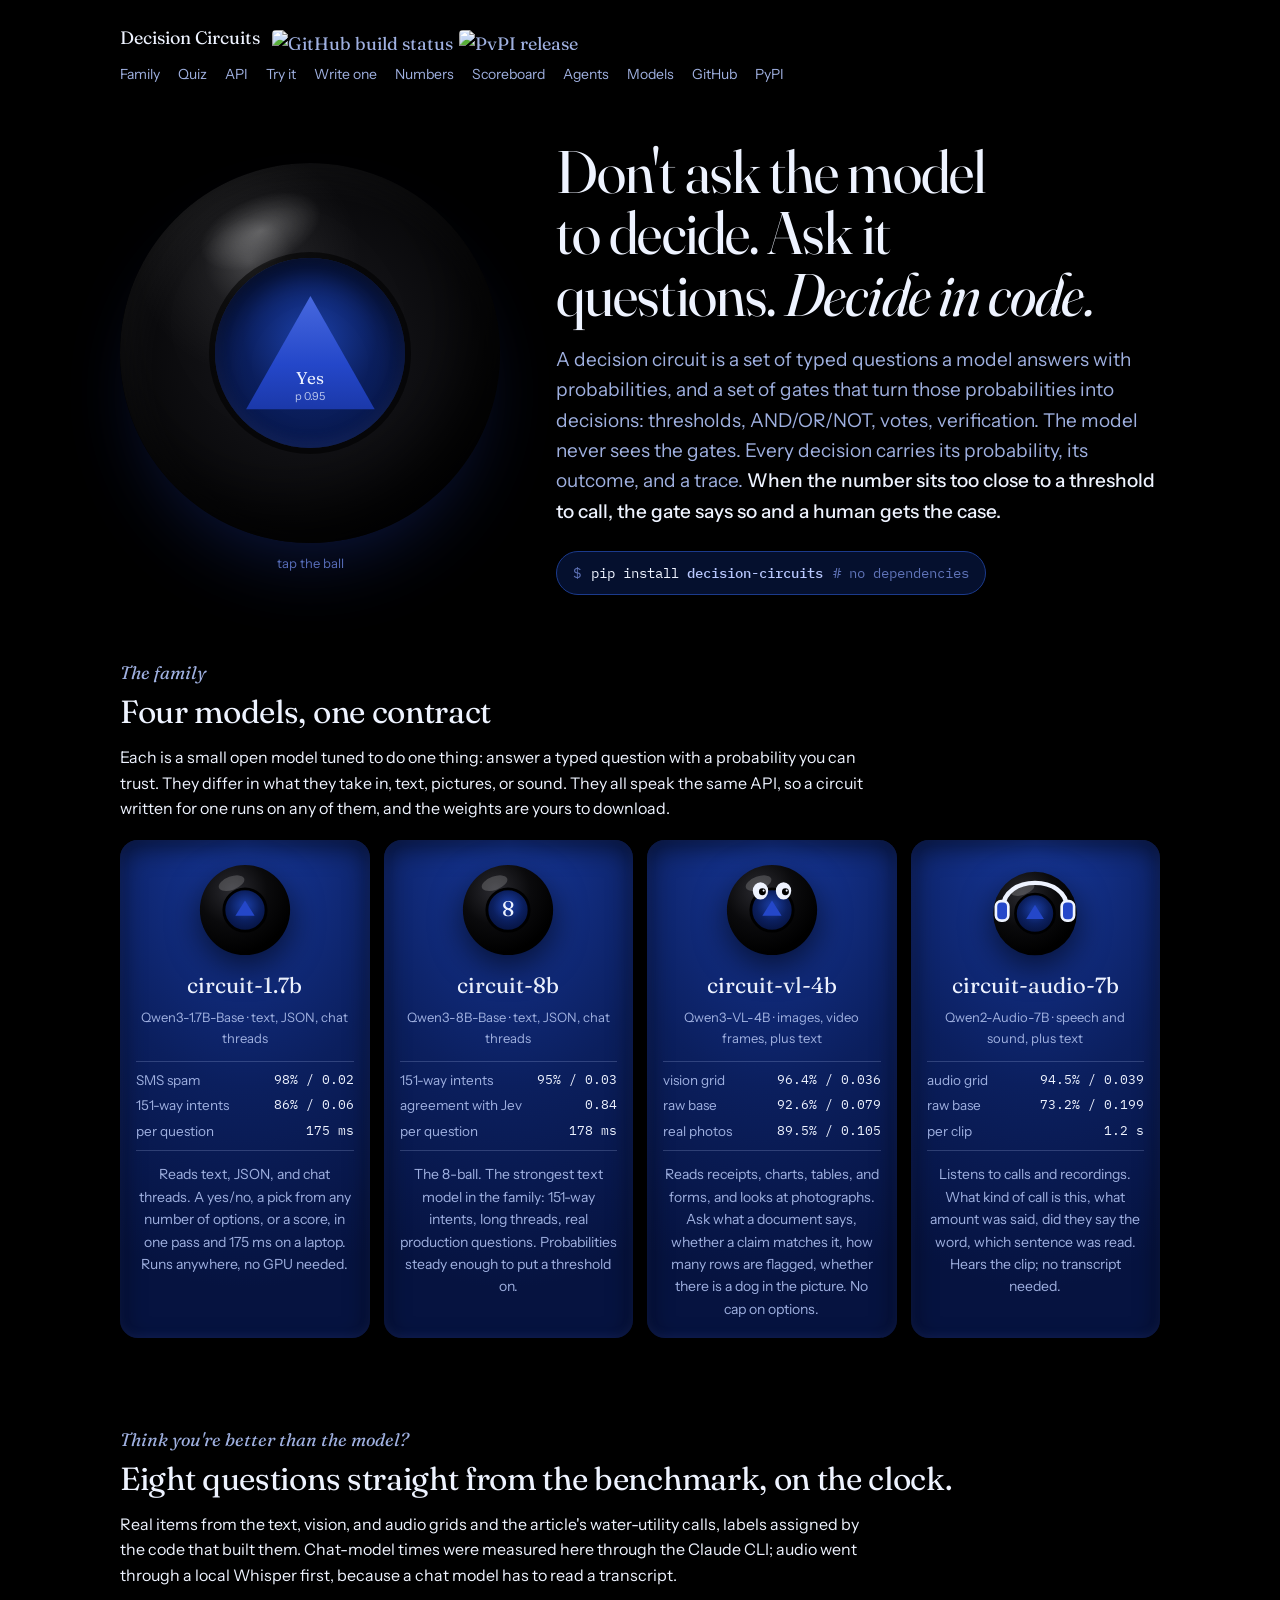
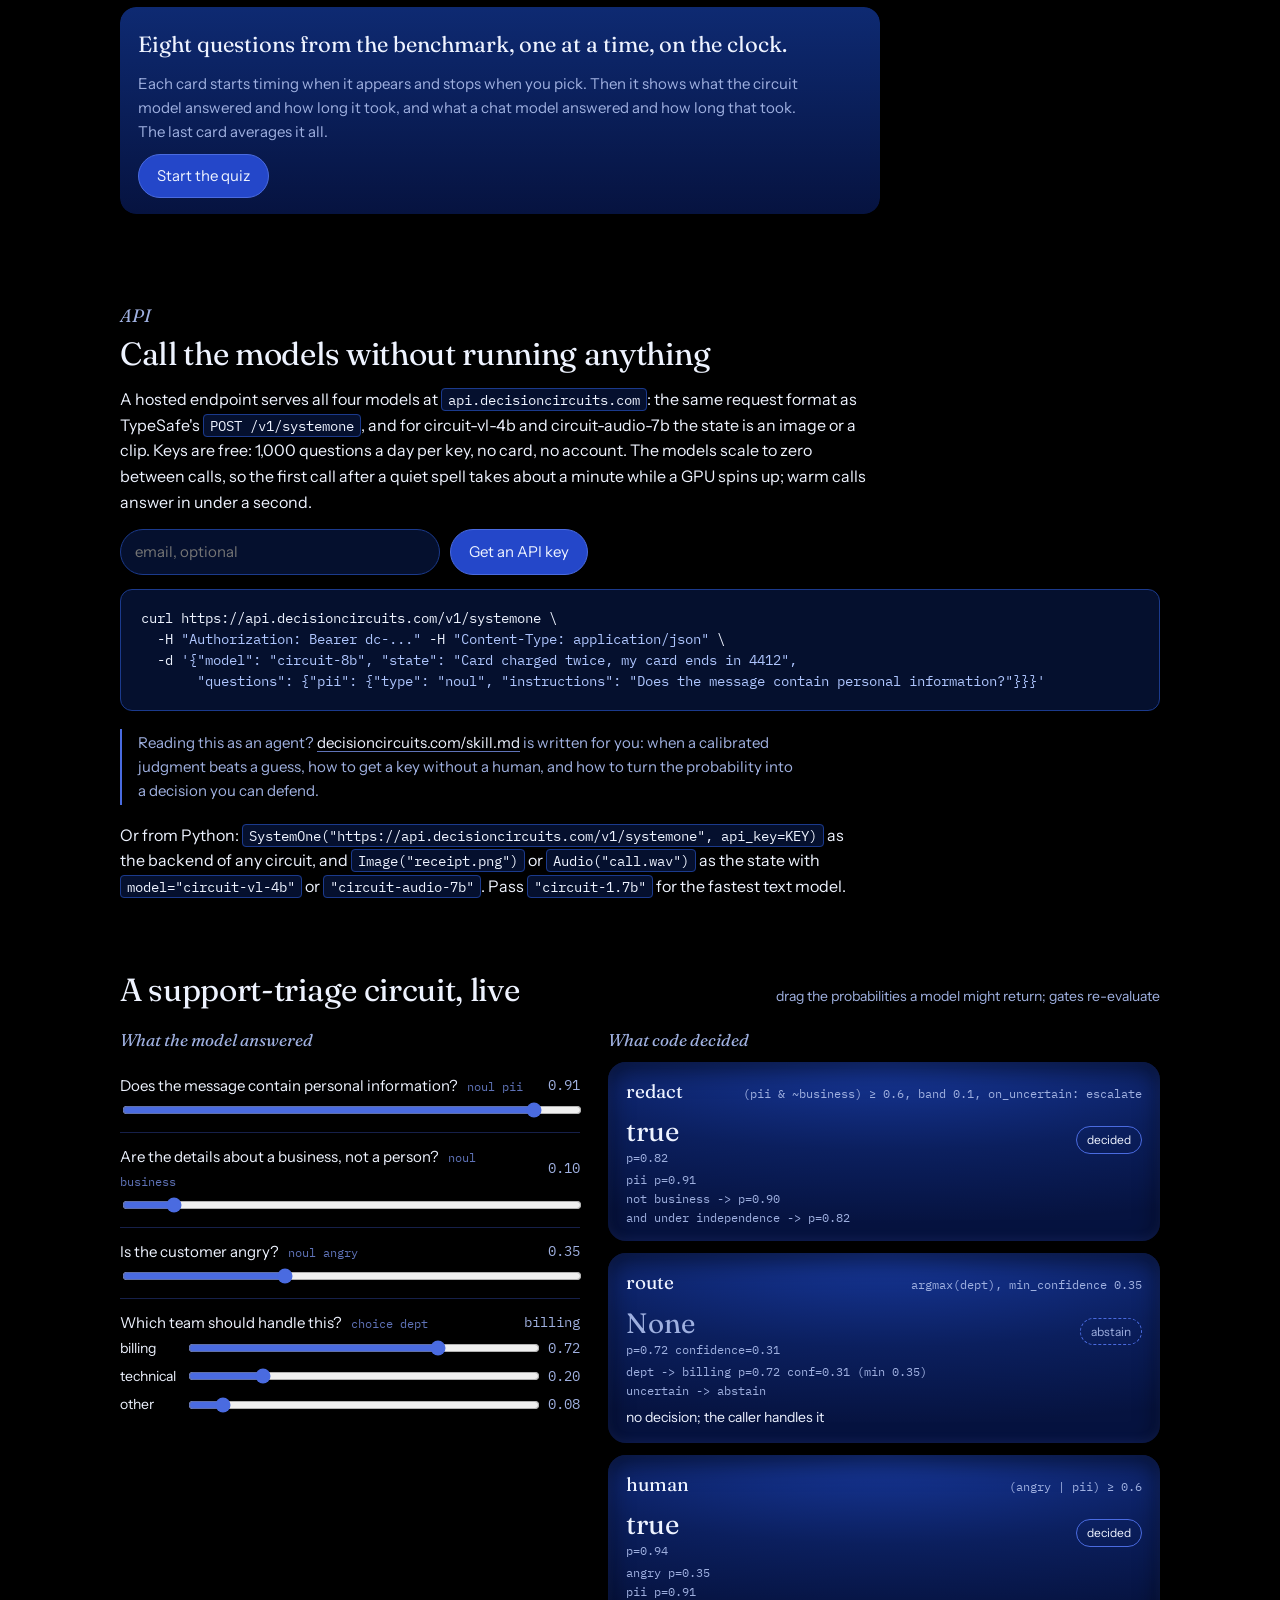
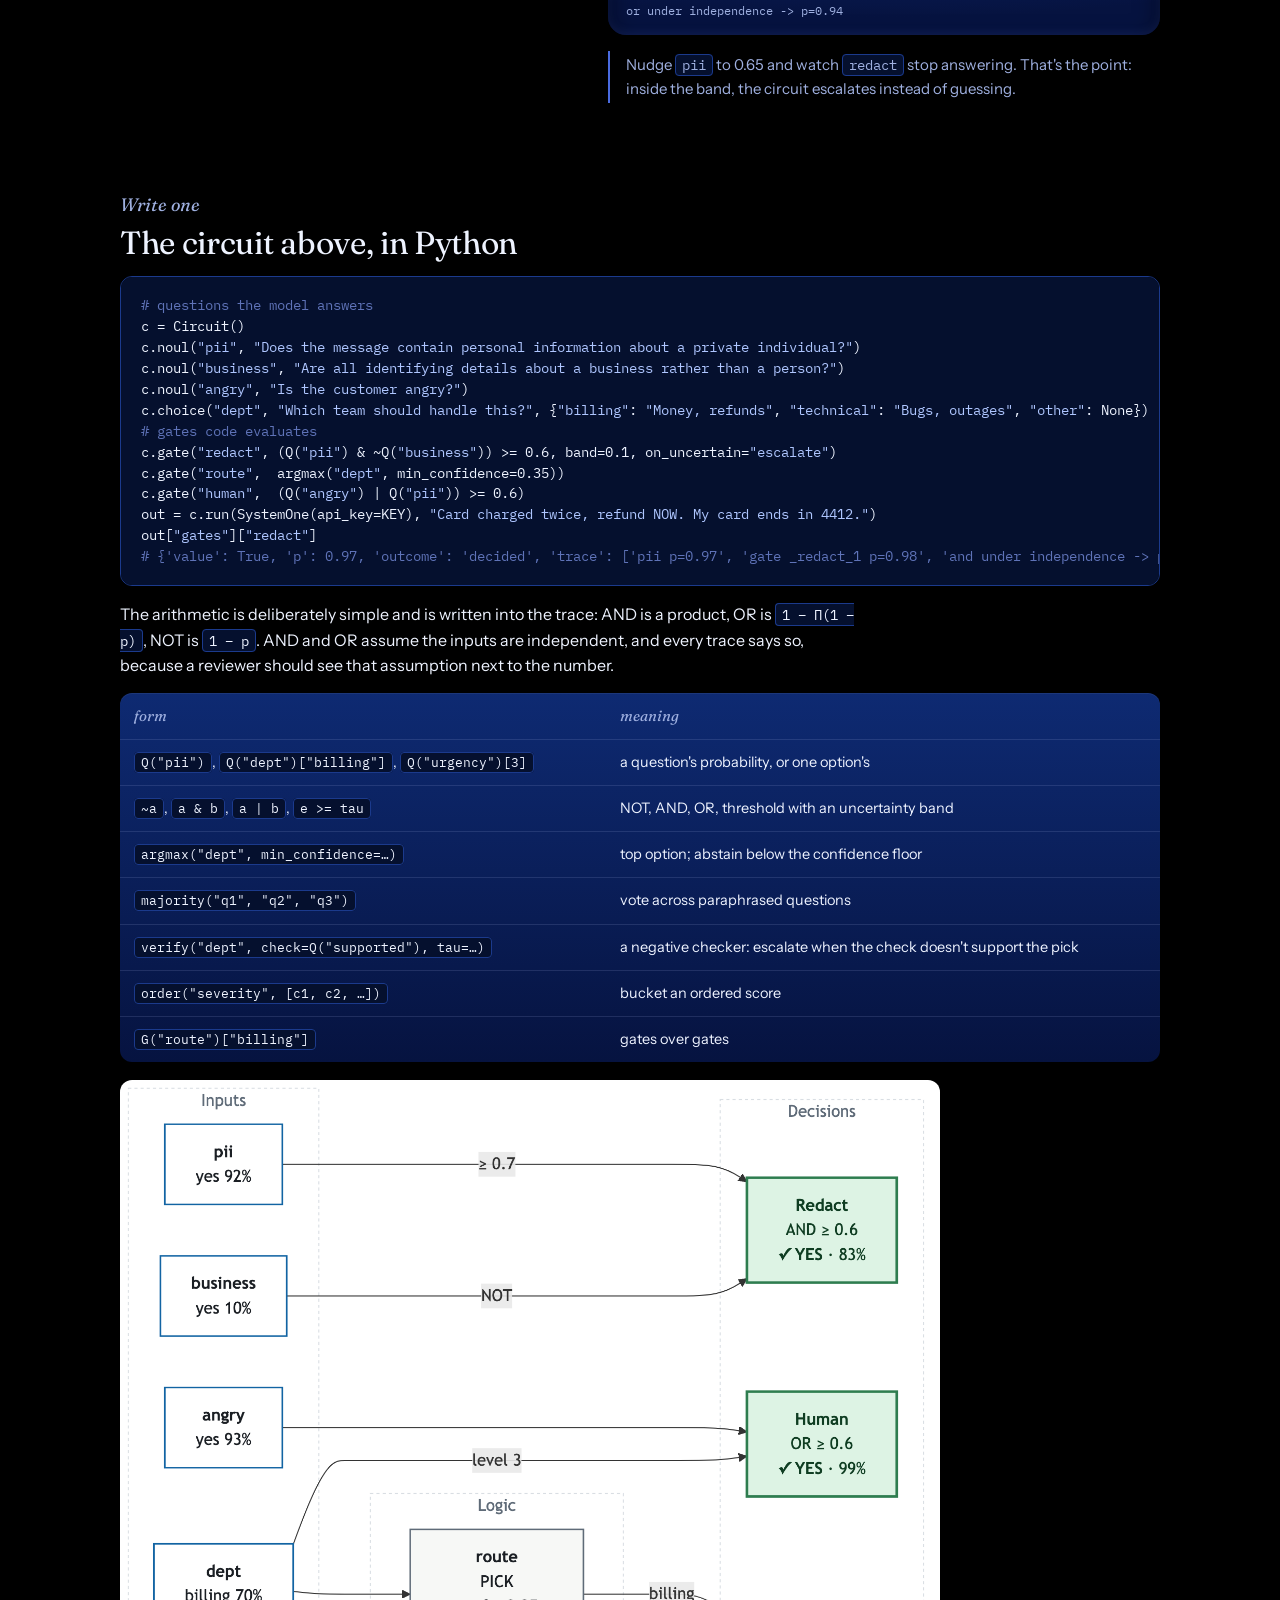
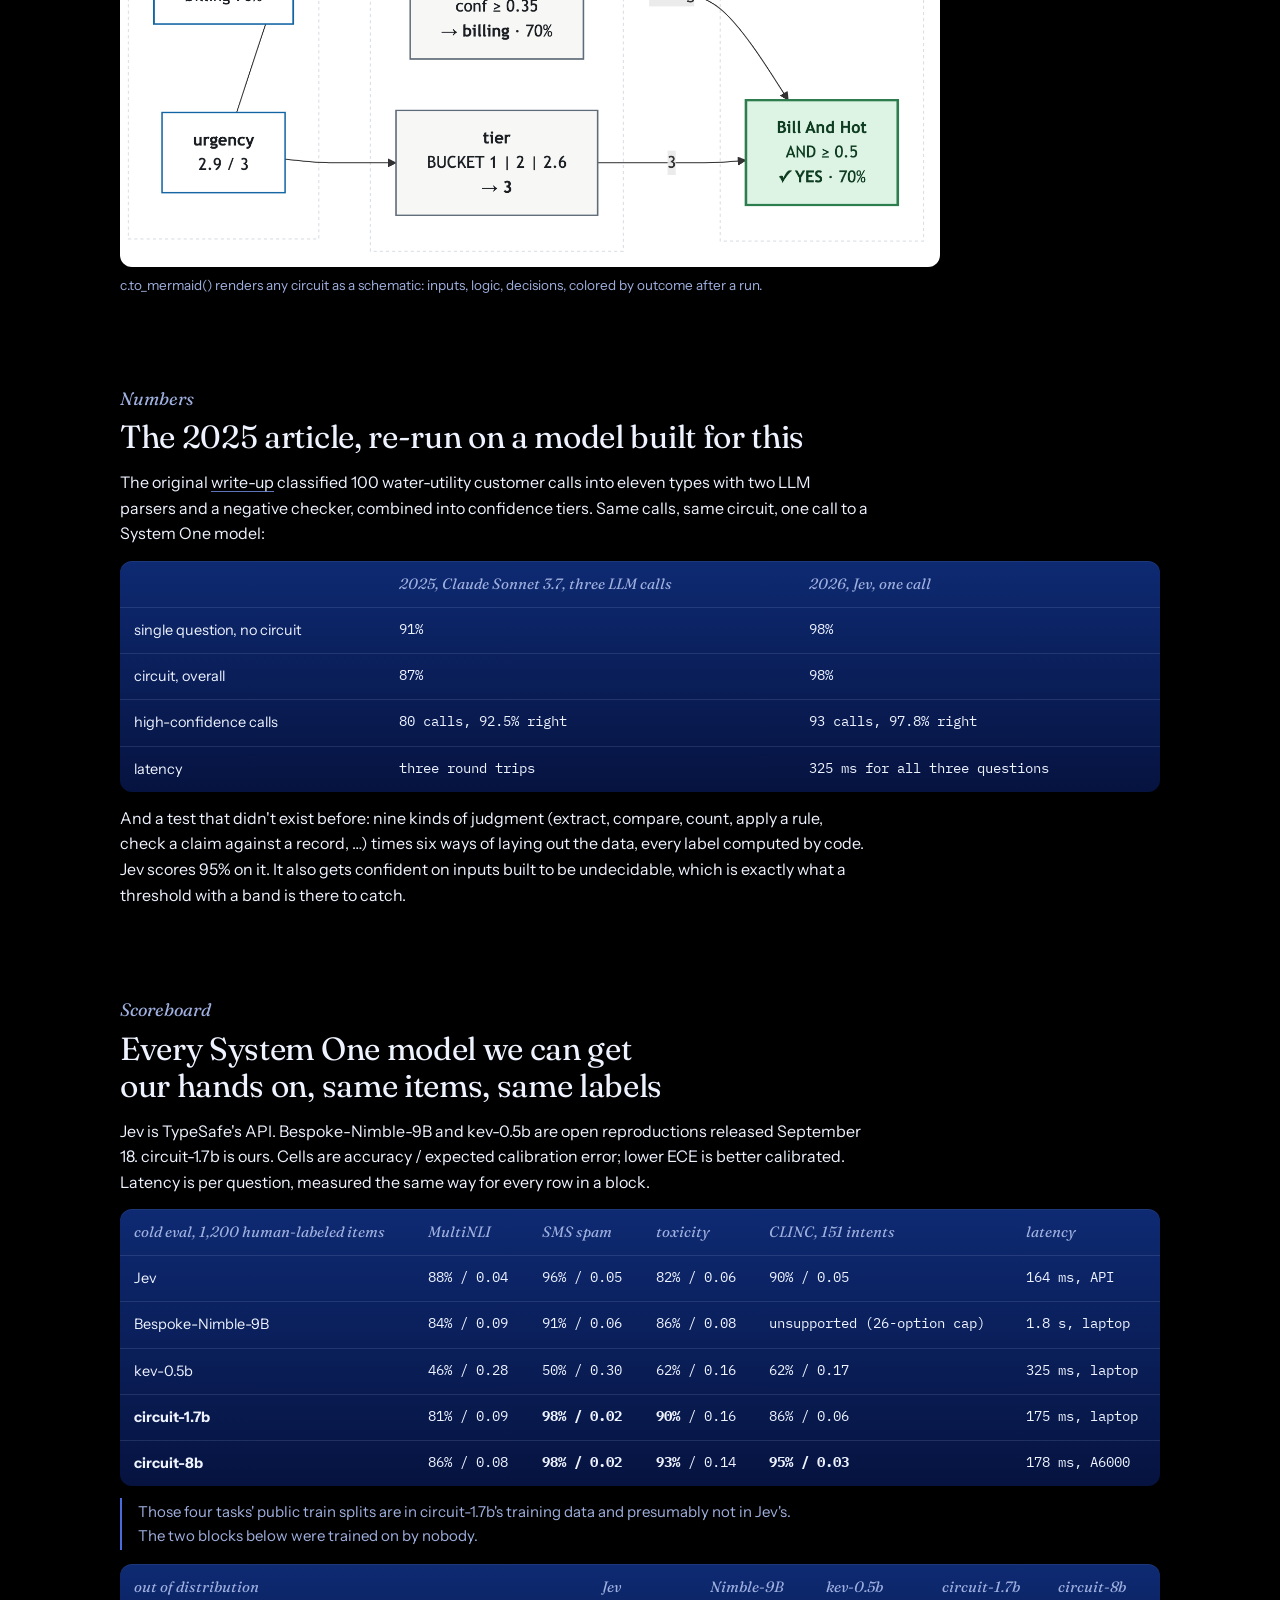
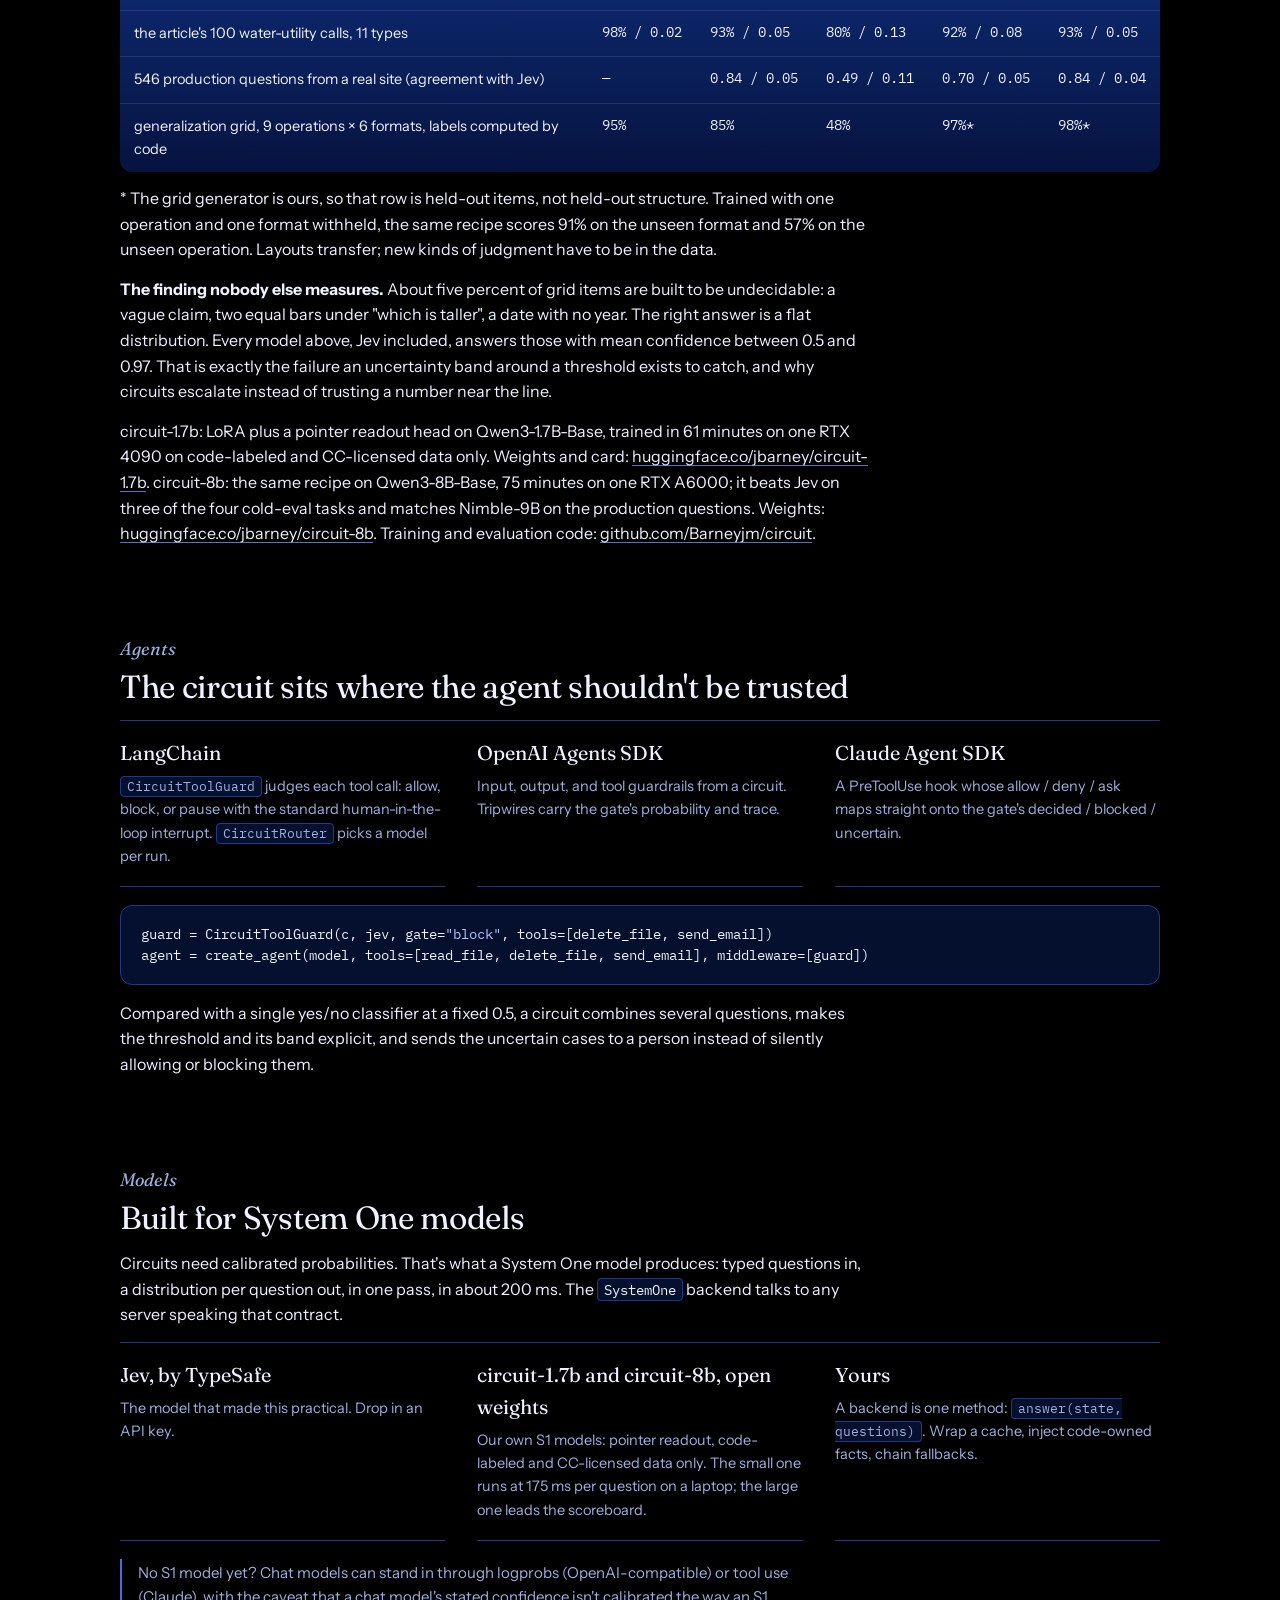
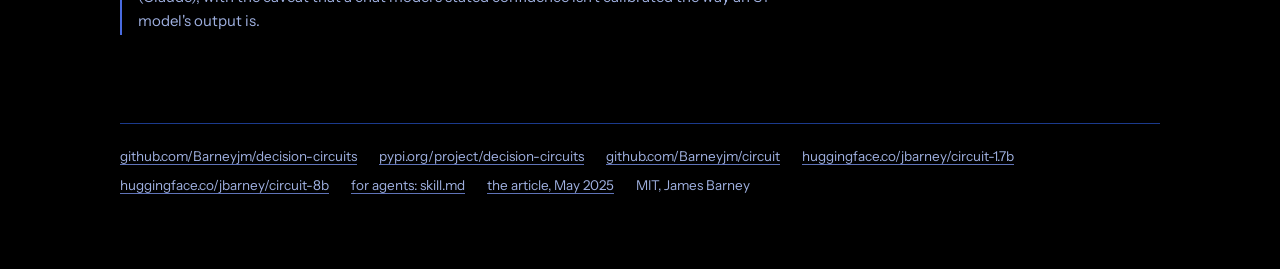
==== commit de598ce7: "Publish an agent-facing skill at /skill.md An agent that lands on the site can read skill.md, sign u" ====
--- a/docs/index.html
+++ b/docs/index.html
@@ -394,6 +394,7 @@
   -H <span class="s">"Authorization: Bearer dc-..."</span> -H <span class="s">"Content-Type: application/json"</span> \
   -d <span class="s">'{"model": "circuit-8b", "state": "Card charged twice, my card ends in 4412",
        "questions": {"pii": {"type": "noul", "instructions": "Does the message contain personal information?"}}}'</span></pre>
+    <p class="note" style="margin:18px 0">Reading this as an agent? <a href="/skill.md">decisioncircuits.com/skill.md</a> is written for you: when a calibrated judgment beats a guess, how to get a key without a human, and how to turn the probability into a decision you can defend.</p>
     <p>Or from Python: <code>SystemOne("https://api.decisioncircuits.com/v1/systemone", api_key=KEY)</code> as the backend of any circuit, and <code>Image("receipt.png")</code> or <code>Audio("call.wav")</code> as the state with <code>model="circuit-vl-4b"</code> or <code>"circuit-audio-7b"</code>. Pass <code>"circuit-1.7b"</code> for the fastest text model.</p>
   </section>
 
@@ -524,6 +525,7 @@
     <a href="https://github.com/Barneyjm/circuit">github.com/Barneyjm/circuit</a>
     <a href="https://huggingface.co/jbarney/circuit-1.7b">huggingface.co/jbarney/circuit-1.7b</a>
     <a href="https://huggingface.co/jbarney/circuit-8b">huggingface.co/jbarney/circuit-8b</a>
+    <a href="/skill.md">for agents: skill.md</a>
     <a href="https://towardsdatascience.com/attaining-llm-certainty-with-ai-decision-circuits/">the article, May 2025</a>
     <span>MIT, James Barney</span>
   </footer>
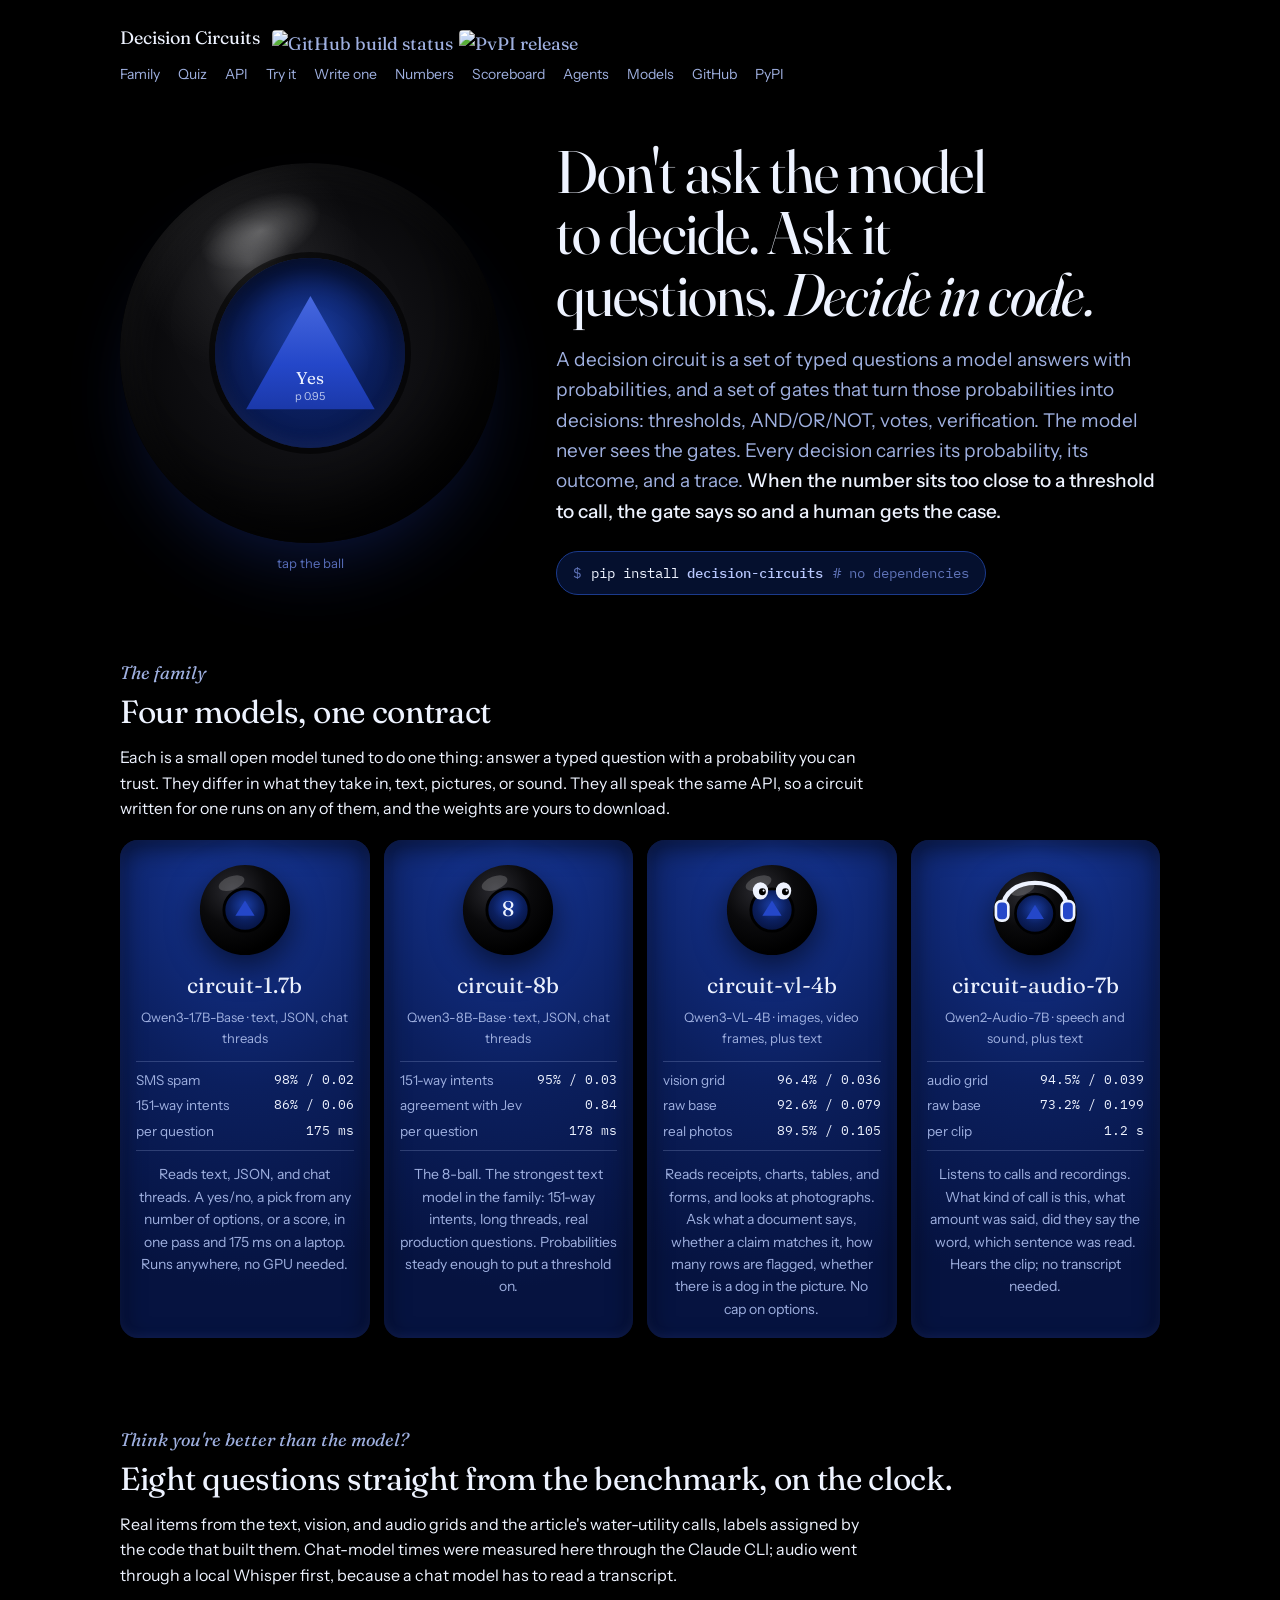
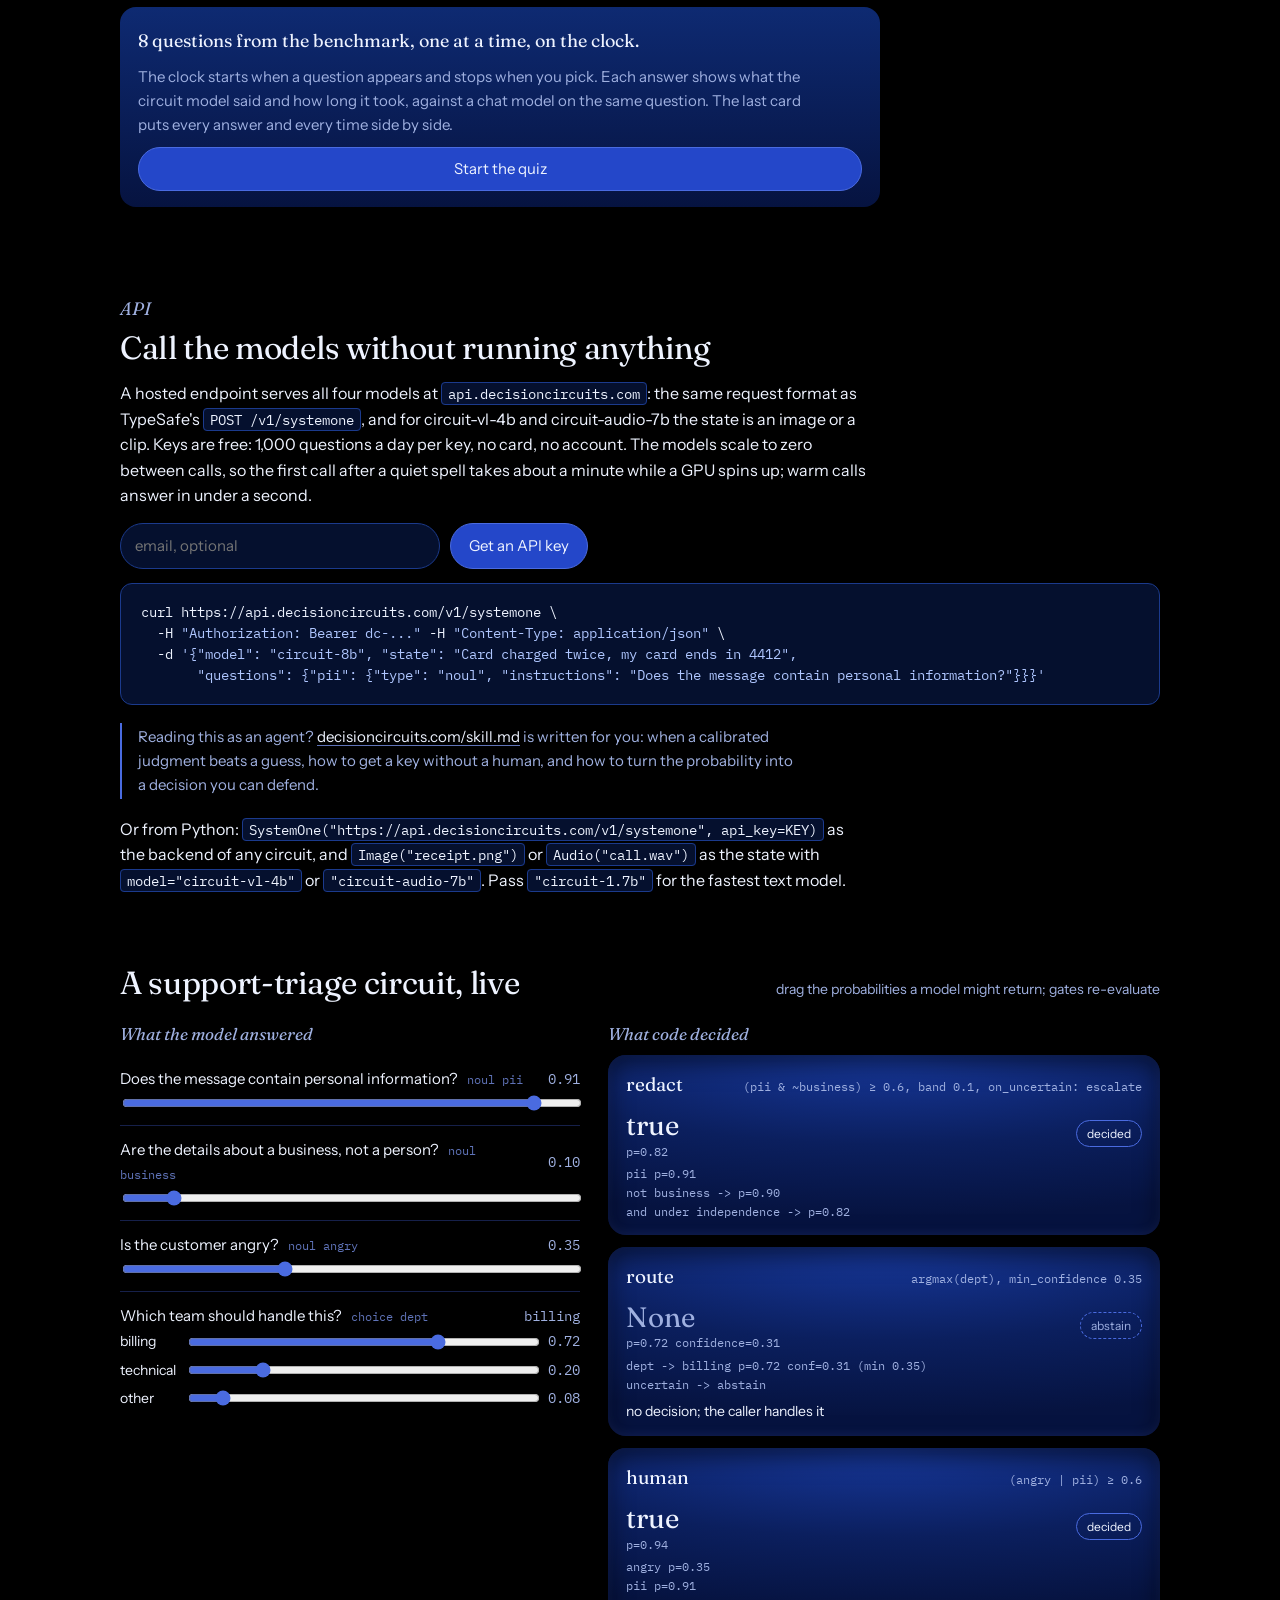
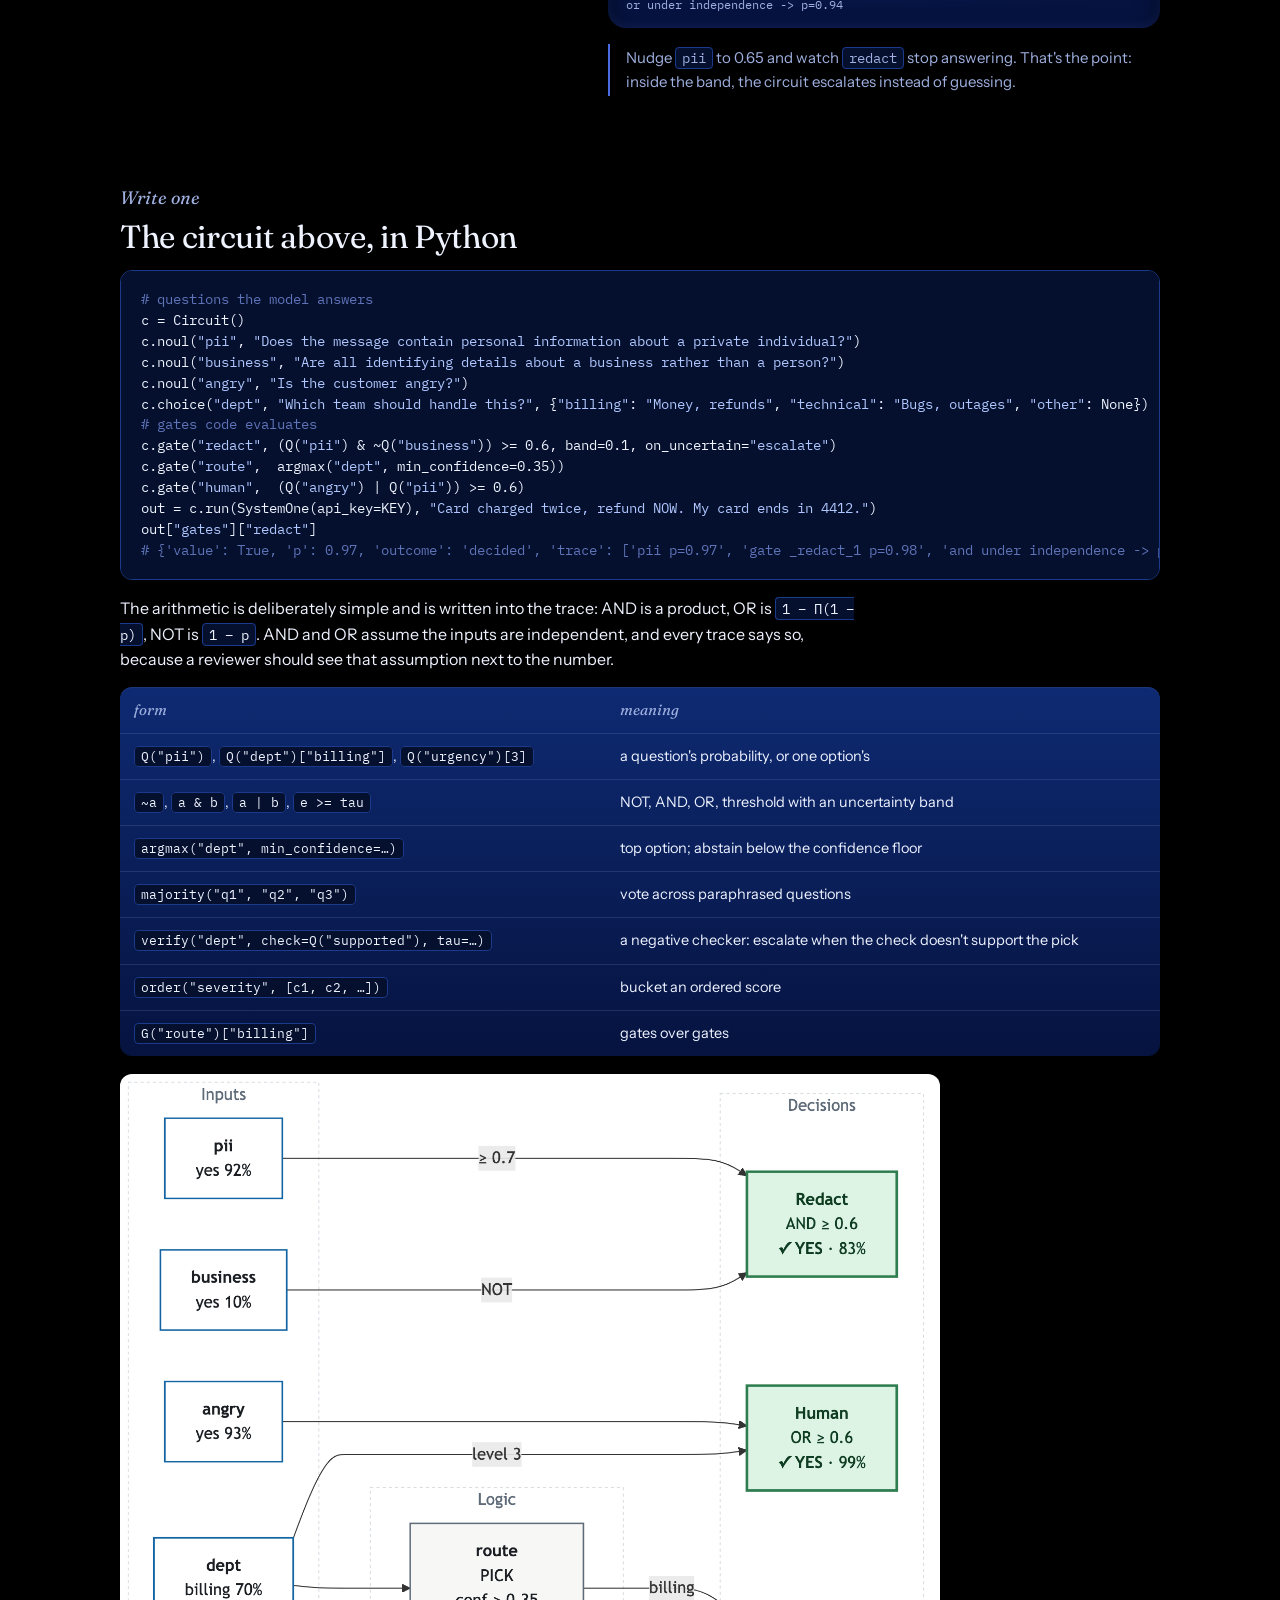
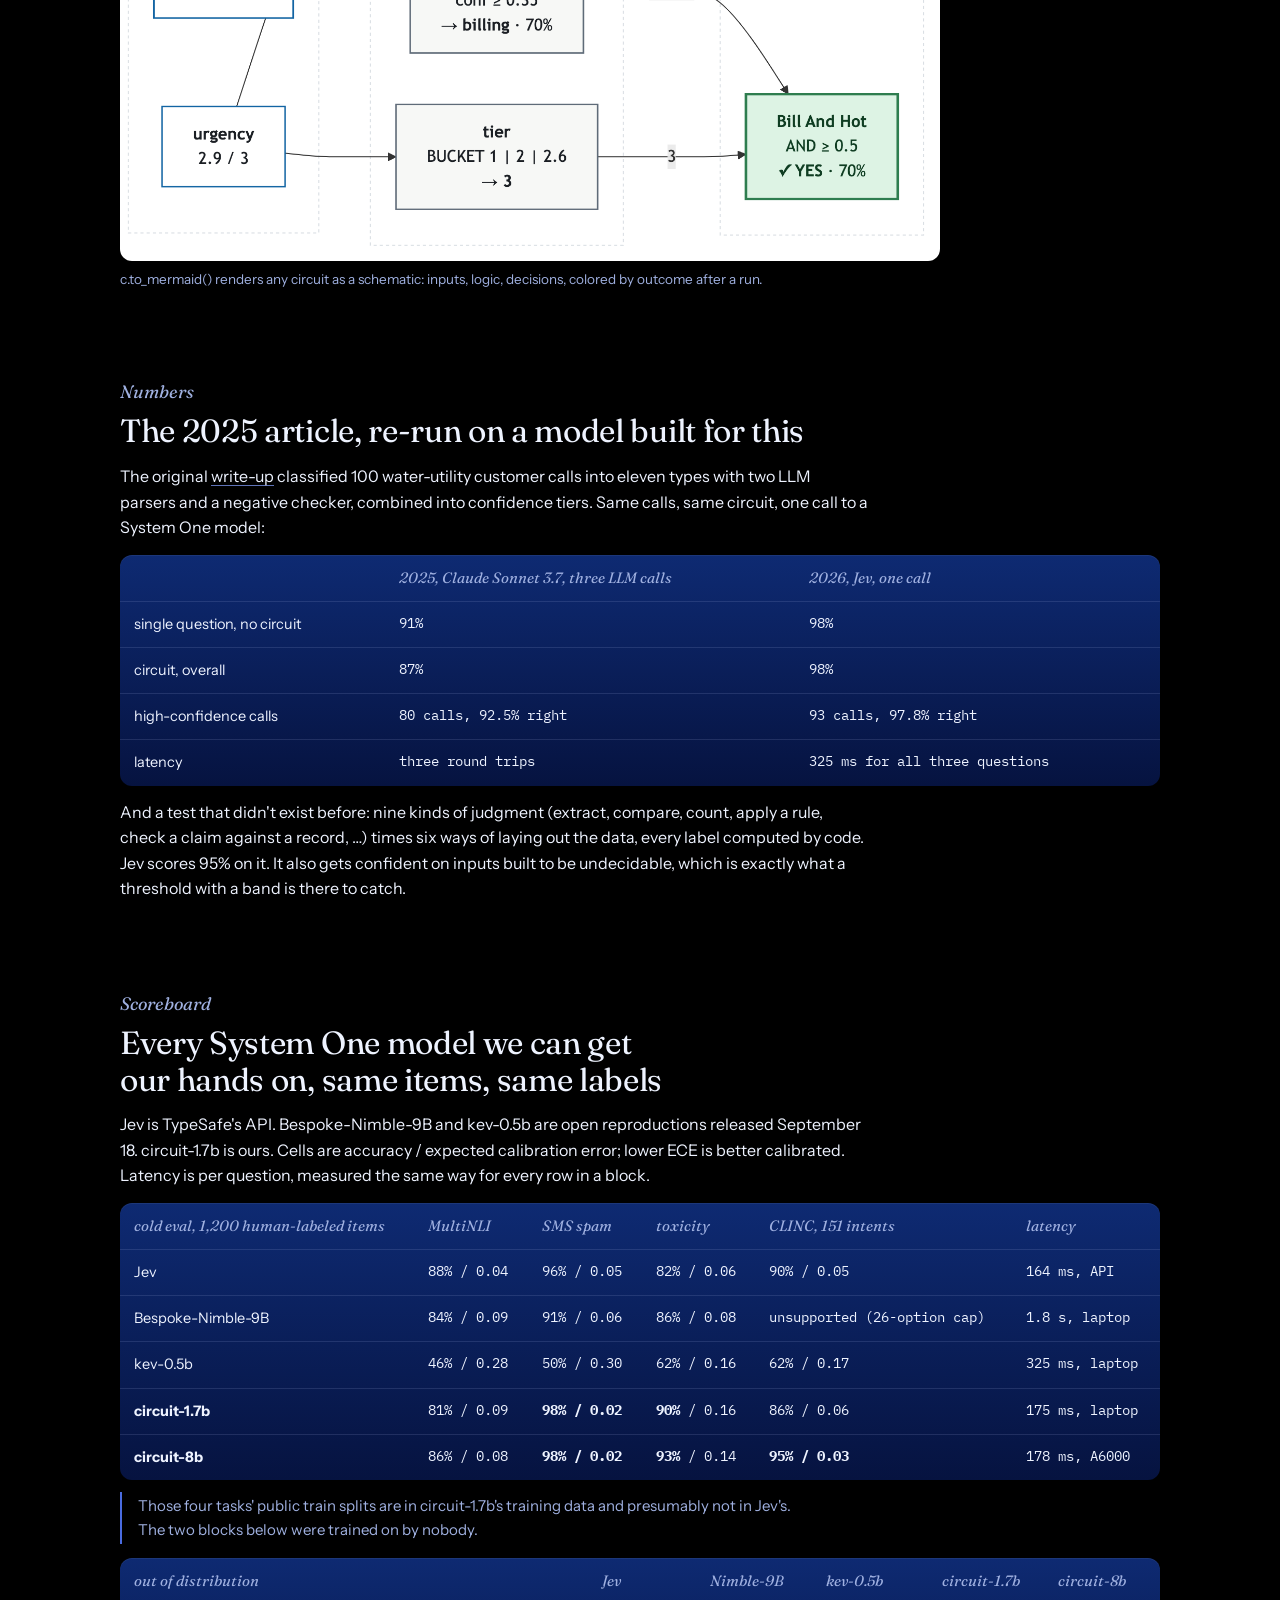
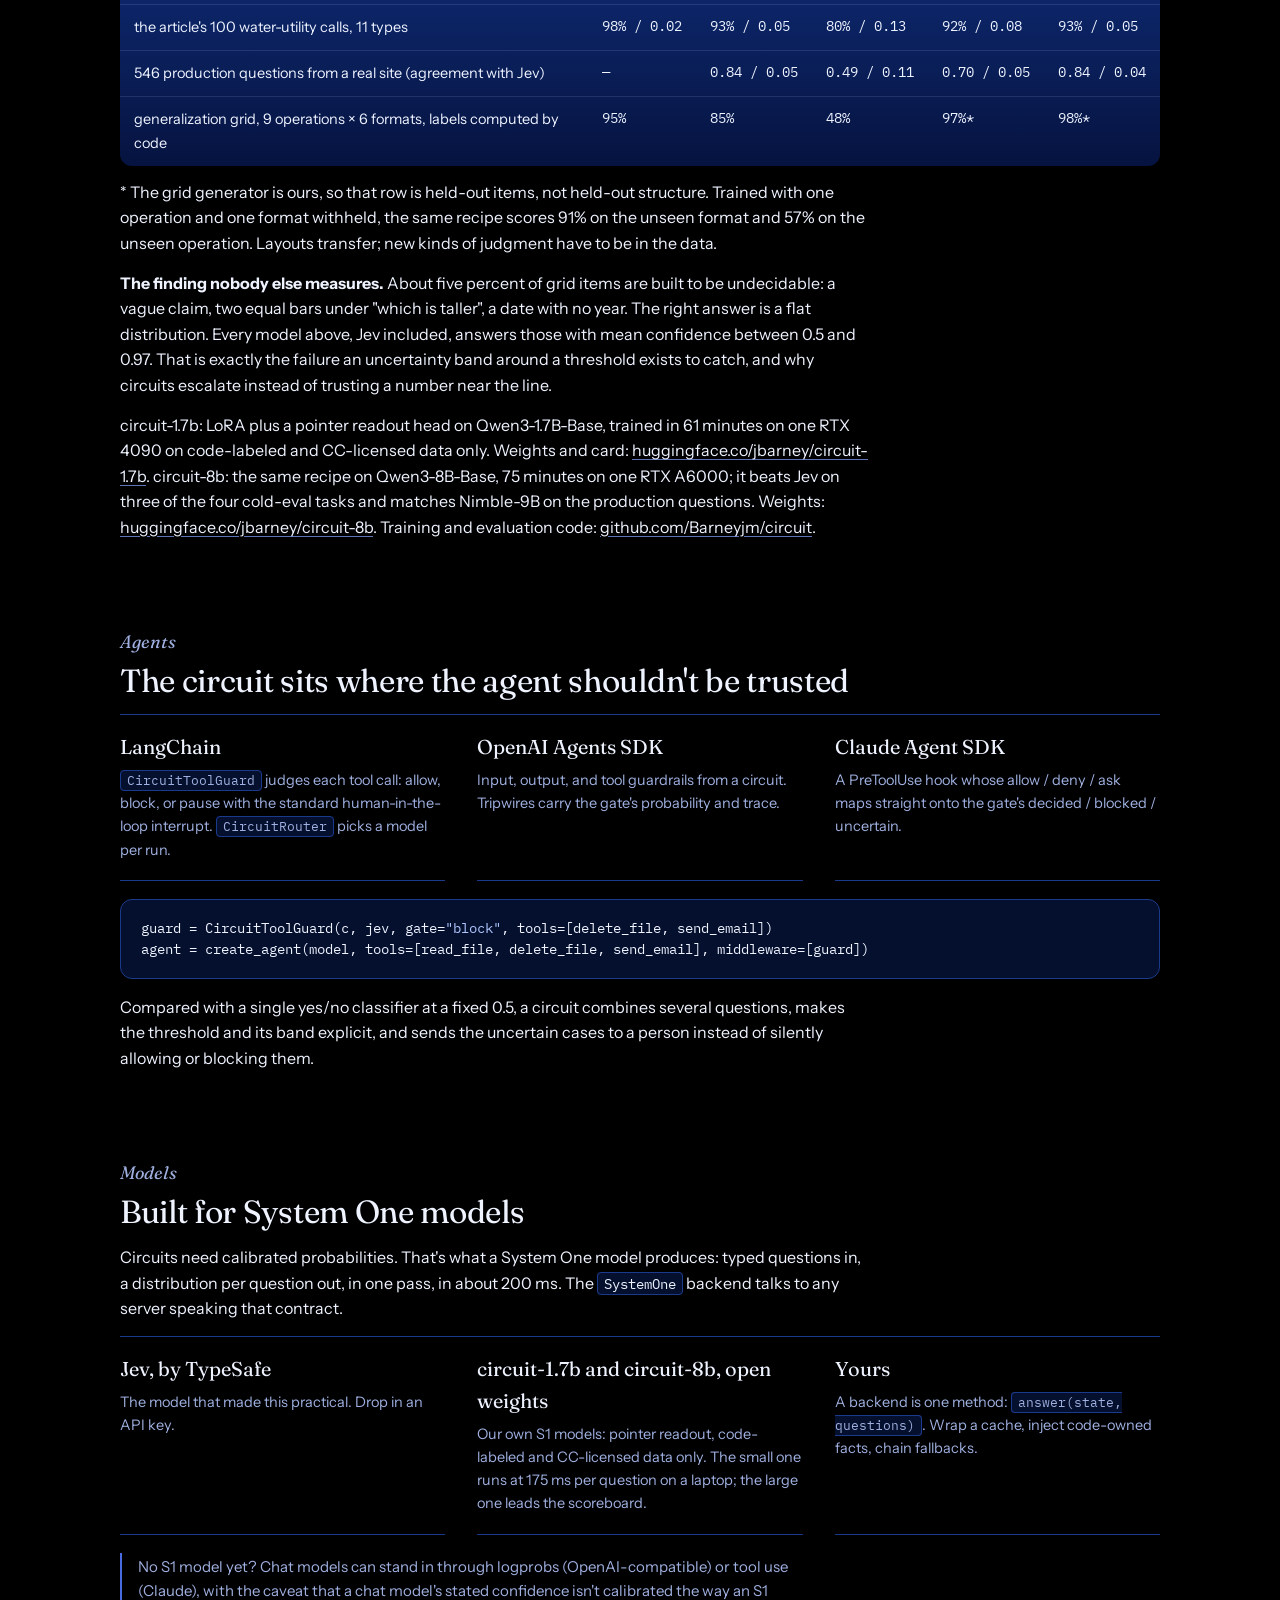
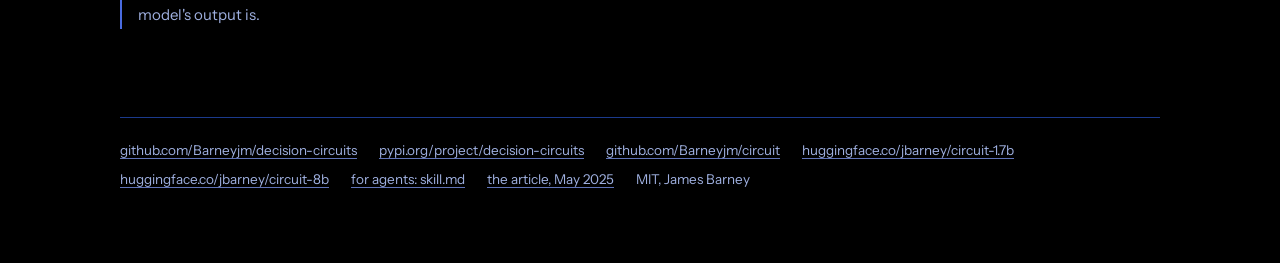
==== commit 11ea39e4: "Rebuild the quiz as one static card The carousel was doing more harm than good: the whole quiz lived" ====
--- a/docs/index.html
+++ b/docs/index.html
@@ -180,13 +180,12 @@
   .card dt { color: var(--mist); }
   .card dd { margin: 0; font-family: var(--mono); font-size: 13px; text-align: right; font-variant-numeric: tabular-nums; }
   .card .blurb { font-size: 14px; color: var(--mist); margin: 0; }
-  .carousel { overflow: hidden; margin-top: 18px; max-width: 760px; border-radius: 16px; }
-  .track { display: flex; align-items: flex-start; transition: transform .45s cubic-bezier(.2,.7,.2,1), height .3s ease; }
-  @media (prefers-reduced-motion: reduce) { .track { transition: none; } }
-  .qz { flex: 0 0 100%; min-width: 0; box-sizing: border-box; }
-  .qz.intro .ask, .qz.end .ask { font-size: 22px; }
+  .qz { margin-top: 18px; max-width: 760px; box-sizing: border-box; background: linear-gradient(180deg, #0E2A72, var(--window-deep)); border-radius: 16px; padding: 16px 18px; }
+  .qz-intro, .qz-play, .qz-results { display: flex; flex-direction: column; gap: 10px; }
+  .qz-intro[hidden], .qz-play[hidden], .qz-results[hidden] { display: none; }
+  .qz-intro .ask, .qz-results .ask { font-size: 22px; }
   .qz .blurb { font-size: 15px; color: var(--mist); margin: 0; }
-  .qz { background: linear-gradient(180deg, #0E2A72, var(--window-deep)); border-radius: 16px; padding: 16px 18px; display: flex; flex-direction: column; gap: 10px; }
+  .qz-body:empty { display: none; }
   .qz .src { font-size: 12.5px; color: var(--haze); margin: 0; }
   .qz .state, .qz .thread { font-size: 13.5px; background: rgba(0,0,0,.35); border-radius: 10px; padding: 10px 12px; margin: 0; max-height: 220px; overflow: auto; }
   .qz .state { font-family: var(--mono); font-size: 12.5px; white-space: pre-wrap; overflow-wrap: anywhere; }
@@ -210,8 +209,16 @@
   .qz .clock { font-family: var(--mono); font-size: 14px; color: var(--ice); font-variant-numeric: tabular-nums; }
   .qz .verdict { line-height: 1.5; }
   .qz .verdict .t { font-family: var(--mono); font-size: 13px; }
-  .qz .next { align-self: flex-start; }
-  .qz .next[hidden] { display: none; }
+  .qz .nav { display: flex; flex-wrap: wrap; gap: 10px; margin-top: 4px; }
+  .qz .nav .ghost { background: transparent; }
+  .qz .nav .ghost:hover:not(:disabled) { background: var(--die); }
+  .qz .nav button:disabled { opacity: .35; cursor: default; }
+  .qz .nav button:disabled:hover { background: var(--die); }
+  .qz .nav .ghost:disabled:hover { background: transparent; }
+  .qz .sheet td { font-size: 13.5px; }
+  .qz .sheet .a { color: var(--ice); }
+  .qz .sheet .t, .qz .sheet td.n { font-family: var(--mono); font-size: 12.5px; color: var(--mist); font-variant-numeric: tabular-nums; }
+  .ok { color: #8FE3B0; } .no { color: #FF9D9D; }
   figure { margin: 18px 0 0; }
   figure img { display: block; width: 100%; max-width: 820px; height: auto; border-radius: 12px; background: #fff; }
   figcaption { font-size: 13.5px; color: var(--mist); margin-top: 8px; }
@@ -292,32 +299,42 @@
     <h2>Think you're better than the model?</h2>
     <h3>Eight questions straight from the benchmark, on the clock.</h3>
     <p>Real items from the text, vision, and audio grids and the article's water-utility calls, labels assigned by the code that built them. Chat-model times were measured here through the Claude CLI; audio went through a local Whisper first, because a chat model has to read a transcript.</p>
-    <div class="carousel" id="qzs">
-    <div class="track" id="track">
-      <article class="qz intro">
-        <p class="ask">Eight questions from the benchmark, one at a time, on the clock.</p>
-        <p class="blurb">Each card starts timing when it appears and stops when you pick. Then it shows what the circuit model answered and how long it took, and what a chat model answered and how long that took. The last card averages it all.</p>
+    <!-- quiz:html:start -->
+    <div class="qz" id="qzcard">
+      <div class="qz-intro" id="qz-intro">
+        <p class="ask">8 questions from the benchmark, one at a time, on the clock.</p>
+        <p class="blurb">The clock starts when a question appears and stops when you pick. Each answer shows what the circuit model said and how long it took, against a chat model on the same question. The last card puts every answer and every time side by side.</p>
         <button type="button" class="next" id="qz-start">Start the quiz</button>
-      </article>
-      <article class="qz" data-i="0">
-        <div class="head"><p class="src">1 of 8 · the article&#x27;s water-utility calls</p><span class="clock">0.0 s</span></div>
-        <pre class="state">Hi, my water was shut off yesterday for repairs on my street, but it still hasn&#x27;t been turned back on. Can someone come restore my service?</pre>
-        <p class="ask">Extract the category of this customer service call to a water utility.</p>
-        <div class="opts"><button type="button" data-k="RESTORE" title="Water service was shut off (repairs, construction, non-payment) and needs to be turned back on">RESTORE</button><button type="button" data-k="ABATEMENT" title="A property, often vacant or abandoned, with a leak or running water that needs to be stopped">ABATEMENT</button><button type="button" data-k="AMR (METERING)" title="Water meter or automatic meter reading problems: blank display, wrong readings, replacement">AMR (METERING)</button><button type="button" data-k="BILLING" title="Charges, payment, account balance, bill amount disputes, payment plans">BILLING</button><button type="button" data-k="BPCS (BROKEN PIPE)" title="A broken or leaking water main or service pipe, water coming up through the street or ground">BPCS (BROKEN PIPE)</button><button type="button" data-k="BTR/O (BAD TASTE &amp; ODOR)" title="Water tastes or smells bad: chlorine, rotten eggs, metallic, discolored">BTR/O (BAD TASTE &amp; ODOR)</button><button type="button" data-k="C/I - DEP (CAVE IN/DEPRESSION)" title="A sinkhole, cave-in, or depression in the street or sidewalk">C/I - DEP (CAVE IN/DEPRESSION)</button><button type="button" data-k="CEMENT" title="Restoring pavement, sidewalk, or driveway concrete after utility work">CEMENT</button><button type="button" data-k="CHOKED DRAIN" title="A storm drain, inlet, or catch basin that is clogged and not draining">CHOKED DRAIN</button><button type="button" data-k="CLAIMS" title="Compensation for damage caused by the utility&#x27;s work or a water incident">CLAIMS</button><button type="button" data-k="COMPOST" title="Compost bins, yard waste, or composting program questions">COMPOST</button></div>
-        <p class="verdict" aria-live="polite"></p>
-        <button type="button" class="next" hidden>Next</button>
-      </article>
-      <article class="qz" data-i="1">
-        <div class="head"><p class="src">2 of 8 · text grid, count / string</p><span class="clock">0.0 s</span></div>
-        <pre class="state">t1 blender (not returned); t2 wireless headphones (not returned); t3 notebook set (is returned); t4 rain jacket (not returned)</pre>
-        <p class="ask">How many items are returned?</p>
-        <div class="opts"><button type="button" data-k="0" title="">0</button><button type="button" data-k="1" title="">1</button><button type="button" data-k="2" title="">2</button><button type="button" data-k="3" title="">3 or more</button></div>
-        <p class="verdict" aria-live="polite"></p>
-        <button type="button" class="next" hidden>Next</button>
-      </article>
-      <article class="qz" data-i="2">
-        <div class="head"><p class="src">3 of 8 · text grid, temporal / document</p><span class="clock">0.0 s</span></div>
-        <pre class="state">The knowledge base has a new article on setting up two-factor authentication.
+      </div>
+
+      <div class="qz-play" id="qz-play" hidden>
+        <div class="head">
+          <p class="src"><span id="qz-pos"></span> · <span id="qz-label"></span></p>
+          <span class="clock" id="qz-clock">0.0 s</span>
+        </div>
+        <div class="qz-body" id="qz-body"></div>
+        <p class="ask" id="qz-ask"></p>
+        <div class="opts" id="qz-opts"></div>
+        <p class="verdict" id="qz-verdict" aria-live="polite"></p>
+        <div class="nav">
+          <button type="button" class="next ghost" id="qz-prev">Previous</button>
+          <button type="button" class="next" id="qz-next">Next question</button>
+        </div>
+      </div>
+
+      <div class="qz-results" id="qz-results" hidden>
+        <p class="ask" id="qz-final"></p>
+        <div class="tbl"><table class="sheet" id="qz-board"></table></div>
+        <div class="tbl"><table id="qz-table"></table></div>
+        <div class="nav">
+          <button type="button" class="next ghost" id="qz-back">Back to the questions</button>
+          <button type="button" class="next" id="qz-again">Play again</button>
+        </div>
+      </div>
+
+      <template data-i="0"><pre class="state">Hi, my water was shut off yesterday for repairs on my street, but it still hasn&#x27;t been turned back on. Can someone come restore my service?</pre></template>
+      <template data-i="1"><pre class="state">t1 blender (not returned); t2 wireless headphones (not returned); t3 notebook set (is returned); t4 rain jacket (not returned)</pre></template>
+      <template data-i="2"><pre class="state">The knowledge base has a new article on setting up two-factor authentication.
 
 If you have feedback on the new dashboard, reply to this message.
 
@@ -325,59 +342,14 @@
 
 Weather permitting, deliveries in the region continue on the usual schedule.
 
-We appreciate your patience while we migrate to the new billing system.</pre>
-        <p class="ask">Was the support call earlier than the payment?</p>
-        <div class="opts"><button type="button" data-k="yes" title="">Yes</button><button type="button" data-k="no" title="">No</button></div>
-        <p class="verdict" aria-live="polite"></p>
-        <button type="button" class="next" hidden>Next</button>
-      </article>
-      <article class="qz" data-i="3">
-        <div class="head"><p class="src">4 of 8 · text grid, compare / thread</p><span class="clock">0.0 s</span></div>
-        <div class="thread"><p><b>customer</b> Here are the options.</p><p><b>customer</b> r1: blender, price 492</p><p><b>customer</b> r2: board game, price 100</p><p><b>customer</b> r3: board game, price 217</p></div>
-        <p class="ask">Which option has the lowest price?</p>
-        <div class="opts"><button type="button" data-k="r1" title="">r1</button><button type="button" data-k="r2" title="">r2</button><button type="button" data-k="r3" title="">r3</button></div>
-        <p class="verdict" aria-live="polite"></p>
-        <button type="button" class="next" hidden>Next</button>
-      </article>
-      <article class="qz" data-i="4">
-        <div class="head"><p class="src">5 of 8 · vision grid, extract / receipt</p><span class="clock">0.0 s</span></div>
-        <img src="bench/receipt.png" alt="a rendered document from the vision benchmark" loading="lazy">
-        <p class="ask">What is the total on the receipt?</p>
-        <div class="opts"><button type="button" data-k="100.52" title="">100.52</button><button type="button" data-k="90.47" title="">90.47</button><button type="button" data-k="Cannot tell" title="">Cannot tell</button><button type="button" data-k="7.50" title="">7.50</button><button type="button" data-k="103.62" title="">103.62</button></div>
-        <p class="verdict" aria-live="polite"></p>
-        <button type="button" class="next" hidden>Next</button>
-      </article>
-      <article class="qz" data-i="5">
-        <div class="head"><p class="src">6 of 8 · vision grid, real photo (photo by Damian Gadal, CC BY 2.0, via Open Images)</p><span class="clock">0.0 s</span></div>
-        <img src="bench/photo.jpg" alt="a rendered document from the vision benchmark" loading="lazy">
-        <p class="ask">Is there a car in the photo?</p>
-        <div class="opts"><button type="button" data-k="yes" title="">Yes</button><button type="button" data-k="no" title="">No</button></div>
-        <p class="verdict" aria-live="polite"></p>
-        <button type="button" class="next" hidden>Next</button>
-      </article>
-      <article class="qz" data-i="6">
-        <div class="head"><p class="src">7 of 8 · audio grid, classify / call</p><span class="clock">0.0 s</span></div>
-        <audio controls preload="none" src="bench/call.wav"></audio>
-        <p class="ask">Which kind of water-utility call is this?</p>
-        <div class="opts"><button type="button" data-k="billing" title="">billing</button><button type="button" data-k="metering" title="">metering</button><button type="button" data-k="taste and odor" title="">taste and odor</button><button type="button" data-k="outage" title="">outage</button><button type="button" data-k="leak" title="">leak</button></div>
-        <p class="verdict" aria-live="polite"></p>
-        <button type="button" class="next" hidden>Next</button>
-      </article>
-      <article class="qz" data-i="7">
-        <div class="head"><p class="src">8 of 8 · audio grid, which sentence / real recording</p><span class="clock">0.0 s</span></div>
-        <audio controls preload="none" src="bench/read.wav"></audio>
-        <p class="ask">Which of these did the speaker read?</p>
-        <div class="opts"><button type="button" data-k="the second begins here an angel the third here…" title="">the second begins here an angel the third here…</button><button type="button" data-k="i hope you&#x27;ll like him better than the frost…" title="">i hope you&#x27;ll like him better than the frost…</button><button type="button" data-k="was his mind wandering into some other train of…" title="">was his mind wandering into some other train of…</button><button type="button" data-k="very well said missus wilkins resolutely to herself ef…" title="">very well said missus wilkins resolutely to herself ef…</button></div>
-        <p class="verdict" aria-live="polite"></p>
-        <button type="button" class="next" hidden>Next</button>
-      </article>
-      <article class="qz end">
-        <p class="ask" id="qz-final"></p>
-        <div class="tbl"><table id="qz-table"></table></div>
-        <button type="button" class="next" id="qz-again">Play again</button>
-      </article>
+We appreciate your patience while we migrate to the new billing system.</pre></template>
+      <template data-i="3"><div class="thread"><p><b>customer</b> Here are the options.</p><p><b>customer</b> r1: blender, price 492</p><p><b>customer</b> r2: board game, price 100</p><p><b>customer</b> r3: board game, price 217</p></div></template>
+      <template data-i="4"><img src="bench/receipt.png" alt="a rendered document from the vision benchmark" loading="lazy"></template>
+      <template data-i="5"><img src="bench/photo.jpg" alt="a rendered document from the vision benchmark" loading="lazy"></template>
+      <template data-i="6"><audio controls preload="none" src="bench/call.wav"></audio></template>
+      <template data-i="7"><audio controls preload="none" src="bench/read.wav"></audio></template>
     </div>
-    </div>
+    <!-- quiz:html:end -->
   </section>
 
   <section id="api">
@@ -600,54 +572,102 @@
   $('sphere').addEventListener('click', askAgain);
 
   // quiz:start
-  // The quiz: a carousel. Each card starts its clock when it slides in and stops it when you pick; the last card averages.
-  const qz = [{"ref": "RESTORE", "model": "circuit-8b", "pick": "RESTORE", "p": 1.0, "circuit_ms": 55.2, "rtt_ms": 1400, "llm": {"answer": "RESTORE", "wall_ms": 1451, "api_ms": 650, "model": "claude-fable-5-1"}}, {"ref": "1", "model": "circuit-8b", "pick": "1", "p": 1.0, "circuit_ms": 70.0, "rtt_ms": 1183, "llm": {"answer": "1", "wall_ms": 3561, "api_ms": 1530, "model": "claude-haiku-4-5-20251001"}}, {"ref": "yes", "model": "circuit-8b", "pick": "yes", "p": 0.99, "circuit_ms": 45.1, "rtt_ms": 967, "llm": {"answer": "yes", "wall_ms": 3486, "api_ms": 1513, "model": "claude-haiku-4-5-20251001"}}, {"ref": "r2", "model": "circuit-8b", "pick": "r2", "p": 1.0, "circuit_ms": 75.8, "rtt_ms": 1564, "llm": {"answer": "r2", "wall_ms": 3576, "api_ms": 1567, "model": "claude-haiku-4-5-20251001"}}, {"ref": "100.52", "model": "circuit-vl-4b", "pick": "100.52", "p": 1.0, "circuit_ms": 125.2, "rtt_ms": 303, "llm": {"answer": "100.52", "wall_ms": 4257, "api_ms": 4208, "model": "claude-haiku-4-5-20251001"}}, {"ref": "yes", "model": "circuit-vl-4b", "pick": "yes", "p": 0.73, "circuit_ms": 129.5, "rtt_ms": 405, "llm": {"answer": "yes", "wall_ms": 5057, "api_ms": 3015, "model": "claude"}}, {"ref": "leak", "model": "circuit-audio-7b", "pick": "leak", "p": 1.0, "circuit_ms": 107.4, "rtt_ms": 363, "llm": {"answer": "leak", "wall_ms": 3734, "transcribe_ms": 236, "llm_ms": 3498, "transcript": "Hello, yes, a pipe burst in front of my house. Can someone help?", "model": "whisper-small + claude", "note": "transcribed locally with Whisper, then the transcript read by a chat model"}}, {"ref": "was his mind wandering into some other train of\u2026", "model": "circuit-audio-7b", "pick": "was his mind wandering into some other train of\u2026", "p": 1.0, "circuit_ms": 104.5, "rtt_ms": 342, "llm": {"answer": "was his mind wandering into some other train of\u2026", "wall_ms": 4326, "transcribe_ms": 221, "llm_ms": 4105, "transcript": "Was his mind wandering into some other train of thought?", "model": "whisper-small + claude", "note": "transcribed locally with Whisper, then the transcript read by a chat model"}}];
-  const track = $('track'), slides = [...track.children], cards = slides.filter(s => s.dataset.i !== undefined);
-  const fmt = ms => ms == null ? '?' : ms < 1000 ? Math.round(ms) + ' ms' : (ms / 1000).toFixed(1) + ' s';
-  let at = 0, t0 = 0, tick = null;
-  const tally = { you: 0, circuit: 0, llm: 0, yourMs: 0, circuitMs: 0, llmMs: 0, n: 0 };
-  function goTo(i) {
-    at = i; track.style.transform = 'translateX(' + (-100 * i) + '%)';
-    track.style.height = slides[i].offsetHeight + 'px';
-    slides.forEach((s, j) => { s.setAttribute('aria-hidden', j === i ? 'false' : 'true'); });
-    const card = slides[i];
-    if (card.dataset.i !== undefined) {
-      t0 = performance.now(); const clock = card.querySelector('.clock');
-      clearInterval(tick); tick = setInterval(() => { clock.textContent = ((performance.now() - t0) / 1000).toFixed(1) + ' s'; }, 100);
-    }
-    if (card.classList.contains('end')) finish();
-  }
-  cards.forEach(card => {
-    const d = qz[+card.dataset.i];
-    card.querySelectorAll('.opts button').forEach(btn => btn.addEventListener('click', () => {
-      if (slides[at] !== card || btn.disabled) return;
-      clearInterval(tick); const took = performance.now() - t0;
-      card.querySelector('.clock').textContent = (took / 1000).toFixed(1) + ' s';
-      card.querySelectorAll('.opts button').forEach(b => { b.disabled = true; if (b.dataset.k === d.ref) b.classList.add('right'); });
-      btn.classList.add('you');
-      const k = btn.dataset.k, youRight = k === d.ref, modelRight = d.pick === d.ref, llmRight = !!(d.llm && d.llm.answer === d.ref);
-      tally.n += 1; tally.you += youRight; tally.circuit += modelRight; tally.llm += llmRight; tally.yourMs += took; tally.circuitMs += d.circuit_ms || 0; tally.llmMs += (d.llm && d.llm.wall_ms) || 0;
-      let v = '<b>' + (youRight ? 'You got it' : 'Not this one') + '</b> in <span class="t">' + fmt(took) + '</span>. Label: <b>' + d.ref + '</b>.<br>'
-        + d.model + ': <b>' + d.pick + '</b> at p ' + d.p.toFixed(2) + (modelRight ? '' : ', wrong') + ', <span class="t">' + fmt(d.circuit_ms) + '</span> on the server, ' + fmt(d.rtt_ms) + ' round trip from a laptop.<br>';
+  // The quiz: one static card, in its own scope.
+  // The clock runs while a question is open, picking stops it, and the last Next shows the board.
+  (function () {
+    const qz = [{"label": "the article's water-utility calls", "ask": "Extract the category of this customer service call to a water utility.", "opts": [{"k": "RESTORE", "l": "RESTORE", "t": "Water service was shut off (repairs, construction, non-payment) and needs to be turned back on"}, {"k": "ABATEMENT", "l": "ABATEMENT", "t": "A property, often vacant or abandoned, with a leak or running water that needs to be stopped"}, {"k": "AMR (METERING)", "l": "AMR (METERING)", "t": "Water meter or automatic meter reading problems: blank display, wrong readings, replacement"}, {"k": "BILLING", "l": "BILLING", "t": "Charges, payment, account balance, bill amount disputes, payment plans"}, {"k": "BPCS (BROKEN PIPE)", "l": "BPCS (BROKEN PIPE)", "t": "A broken or leaking water main or service pipe, water coming up through the street or ground"}, {"k": "BTR/O (BAD TASTE & ODOR)", "l": "BTR/O (BAD TASTE & ODOR)", "t": "Water tastes or smells bad: chlorine, rotten eggs, metallic, discolored"}, {"k": "C/I - DEP (CAVE IN/DEPRESSION)", "l": "C/I - DEP (CAVE IN/DEPRESSION)", "t": "A sinkhole, cave-in, or depression in the street or sidewalk"}, {"k": "CEMENT", "l": "CEMENT", "t": "Restoring pavement, sidewalk, or driveway concrete after utility work"}, {"k": "CHOKED DRAIN", "l": "CHOKED DRAIN", "t": "A storm drain, inlet, or catch basin that is clogged and not draining"}, {"k": "CLAIMS", "l": "CLAIMS", "t": "Compensation for damage caused by the utility's work or a water incident"}, {"k": "COMPOST", "l": "COMPOST", "t": "Compost bins, yard waste, or composting program questions"}], "ref": "RESTORE", "model": "circuit-8b", "pick": "RESTORE", "p": 1.0, "circuit_ms": 55.2, "rtt_ms": 1400, "llm": {"answer": "RESTORE", "wall_ms": 1451, "api_ms": 650, "model": "claude-fable-5-1"}}, {"label": "text grid, count / string", "ask": "How many items are returned?", "opts": [{"k": "0", "l": "0", "t": ""}, {"k": "1", "l": "1", "t": ""}, {"k": "2", "l": "2", "t": ""}, {"k": "3", "l": "3 or more", "t": ""}], "ref": "1", "model": "circuit-8b", "pick": "1", "p": 1.0, "circuit_ms": 70.0, "rtt_ms": 1183, "llm": {"answer": "1", "wall_ms": 3561, "api_ms": 1530, "model": "claude-haiku-4-5-20251001"}}, {"label": "text grid, temporal / document", "ask": "Was the support call earlier than the payment?", "opts": [{"k": "yes", "l": "Yes", "t": ""}, {"k": "no", "l": "No", "t": ""}], "ref": "yes", "model": "circuit-8b", "pick": "yes", "p": 0.99, "circuit_ms": 45.1, "rtt_ms": 967, "llm": {"answer": "yes", "wall_ms": 3486, "api_ms": 1513, "model": "claude-haiku-4-5-20251001"}}, {"label": "text grid, compare / thread", "ask": "Which option has the lowest price?", "opts": [{"k": "r1", "l": "r1", "t": ""}, {"k": "r2", "l": "r2", "t": ""}, {"k": "r3", "l": "r3", "t": ""}], "ref": "r2", "model": "circuit-8b", "pick": "r2", "p": 1.0, "circuit_ms": 75.8, "rtt_ms": 1564, "llm": {"answer": "r2", "wall_ms": 3576, "api_ms": 1567, "model": "claude-haiku-4-5-20251001"}}, {"label": "vision grid, extract / receipt", "ask": "What is the total on the receipt?", "opts": [{"k": "100.52", "l": "100.52", "t": ""}, {"k": "90.47", "l": "90.47", "t": ""}, {"k": "Cannot tell", "l": "Cannot tell", "t": ""}, {"k": "7.50", "l": "7.50", "t": ""}, {"k": "103.62", "l": "103.62", "t": ""}], "ref": "100.52", "model": "circuit-vl-4b", "pick": "100.52", "p": 1.0, "circuit_ms": 125.2, "rtt_ms": 303, "llm": {"answer": "100.52", "wall_ms": 4257, "api_ms": 4208, "model": "claude-haiku-4-5-20251001"}}, {"label": "vision grid, real photo (photo by Damian Gadal, CC BY 2.0, via Open Images)", "ask": "Is there a car in the photo?", "opts": [{"k": "yes", "l": "Yes", "t": ""}, {"k": "no", "l": "No", "t": ""}], "ref": "yes", "model": "circuit-vl-4b", "pick": "yes", "p": 0.73, "circuit_ms": 129.5, "rtt_ms": 405, "llm": {"answer": "yes", "wall_ms": 5057, "api_ms": 3015, "model": "claude"}}, {"label": "audio grid, classify / call", "ask": "Which kind of water-utility call is this?", "opts": [{"k": "billing", "l": "billing", "t": ""}, {"k": "metering", "l": "metering", "t": ""}, {"k": "taste and odor", "l": "taste and odor", "t": ""}, {"k": "outage", "l": "outage", "t": ""}, {"k": "leak", "l": "leak", "t": ""}], "ref": "leak", "model": "circuit-audio-7b", "pick": "leak", "p": 1.0, "circuit_ms": 107.4, "rtt_ms": 363, "llm": {"answer": "leak", "wall_ms": 3734, "transcribe_ms": 236, "llm_ms": 3498, "transcript": "Hello, yes, a pipe burst in front of my house. Can someone help?", "model": "whisper-small + claude", "note": "transcribed locally with Whisper, then the transcript read by a chat model"}}, {"label": "audio grid, which sentence / real recording", "ask": "Which of these did the speaker read?", "opts": [{"k": "the second begins here an angel the third here\u2026", "l": "the second begins here an angel the third here\u2026", "t": ""}, {"k": "i hope you'll like him better than the frost\u2026", "l": "i hope you'll like him better than the frost\u2026", "t": ""}, {"k": "was his mind wandering into some other train of\u2026", "l": "was his mind wandering into some other train of\u2026", "t": ""}, {"k": "very well said missus wilkins resolutely to herself ef\u2026", "l": "very well said missus wilkins resolutely to herself ef\u2026", "t": ""}], "ref": "was his mind wandering into some other train of\u2026", "model": "circuit-audio-7b", "pick": "was his mind wandering into some other train of\u2026", "p": 1.0, "circuit_ms": 104.5, "rtt_ms": 342, "llm": {"answer": "was his mind wandering into some other train of\u2026", "wall_ms": 4326, "transcribe_ms": 221, "llm_ms": 4105, "transcript": "Was his mind wandering into some other train of thought?", "model": "whisper-small + claude", "note": "transcribed locally with Whisper, then the transcript read by a chat model"}}];
+    const N = qz.length, picks = qz.map(() => null);
+    let at = 0, t0 = 0, tick = null;
+    const fmt = ms => ms == null ? '?' : ms < 1000 ? Math.round(ms) + ' ms' : (ms / 1000).toFixed(1) + ' s';
+    const secs = ms => (ms / 1000).toFixed(1) + ' s';
+    const esc = s => String(s == null ? '—' : s).replace(/[&<>]/g, c => ({ '&': '&amp;', '<': '&lt;', '>': '&gt;' })[c]);
+    const mark = ok => '<span class="' + (ok ? 'ok' : 'no') + '">' + (ok ? '✓' : '✗') + '</span>';
+    const right = (d, g) => !!g && g.k === d.ref;
+    const lab = (d, k) => { const o = d.opts.find(o => o.k === k); return o ? o.l : k; };
+
+    function stopClock() { clearInterval(tick); tick = null; }
+    function startClock() {
+      stopClock(); t0 = performance.now(); $('qz-clock').textContent = '0.0 s';
+      tick = setInterval(() => { $('qz-clock').textContent = secs(performance.now() - t0); }, 100);
+    }
+    function verdict(i) {
+      const d = qz[i], g = picks[i], modelRight = d.pick === d.ref, llmRight = !!(d.llm && d.llm.answer === d.ref);
+      let v = '<b>' + (right(d, g) ? 'You got it' : 'Not this one') + '</b> in <span class="t">' + secs(g.ms) + '</span>. Label: <b>' + esc(lab(d, d.ref)) + '</b>.<br>'
+        + esc(d.model) + ': <b>' + esc(lab(d, d.pick)) + '</b> at p ' + d.p.toFixed(2) + (modelRight ? '' : ', wrong') + ', <span class="t">' + fmt(d.circuit_ms) + '</span> on the server, ' + fmt(d.rtt_ms) + ' round trip from a laptop.<br>';
       if (d.llm && d.llm.answer != null) {
-        v += (d.llm.model === 'whisper-small + claude' ? 'Whisper, then Claude on the transcript' : 'Claude, via the CLI') + ': <b>' + d.llm.answer + '</b>' + (llmRight ? '' : ', wrong') + ', <span class="t">' + fmt(d.llm.wall_ms) + '</span>'
-          + (d.llm.transcribe_ms ? ' (' + fmt(d.llm.transcribe_ms) + ' of it transcribing: “' + d.llm.transcript + '”)' : '') + '.';
+        v += (d.llm.model === 'whisper-small + claude' ? 'Whisper, then Claude on the transcript' : 'Claude, via the CLI') + ': <b>' + esc(lab(d, d.llm.answer)) + '</b>' + (llmRight ? '' : ', wrong') + ', <span class="t">' + fmt(d.llm.wall_ms) + '</span>'
+          + (d.llm.transcribe_ms ? ' (' + fmt(d.llm.transcribe_ms) + ' of it transcribing: “' + esc(d.llm.transcript) + '”)' : '') + '.';
       }
-      card.querySelector('.verdict').innerHTML = v;
-      card.querySelector('.next').hidden = false;
-    }));
-    card.querySelector('.next').addEventListener('click', () => goTo(at + 1));
-  });
-  function finish() {
-    const n = tally.n || 1;
-    $('qz-final').textContent = 'You ' + tally.you + '/' + tally.n + ', circuit models ' + tally.circuit + '/' + tally.n + ', chat model ' + tally.llm + '/' + tally.n + '.';
-    const row = (who, right, ms) => '<tr><td>' + who + '</td><td class="n">' + right + '/' + tally.n + '</td><td class="n">' + fmt(ms / n) + '</td><td class="n">' + fmt(ms) + '</td></tr>';
-    $('qz-table').innerHTML = '<tr><th></th><th>right</th><th>average per question</th><th>total</th></tr>' + row('you', tally.you, tally.yourMs) + row('circuit models, server time', tally.circuit, tally.circuitMs) + row('chat model, wall time', tally.llm, tally.llmMs);
-  }
-  $('qz-start').addEventListener('click', () => goTo(1));
-  $('qz-again').addEventListener('click', () => location.reload());
-  goTo(0);
-  window.addEventListener('resize', () => { track.style.height = slides[at].offsetHeight + 'px'; });
+      return v;
+    }
+    function paint(i) {
+      const d = qz[i], g = picks[i];
+      [...$('qz-opts').children].forEach((b, j) => {
+        b.disabled = true;
+        if (d.opts[j].k === d.ref) b.classList.add('right');
+        if (d.opts[j].k === g.k) b.classList.add('you');
+      });
+      $('qz-clock').textContent = secs(g.ms);
+      $('qz-verdict').innerHTML = verdict(i);
+    }
+    function pick(i, k) {
+      if (picks[i] || i !== at) return;
+      stopClock(); picks[i] = { k: k, ms: performance.now() - t0 };
+      paint(i); nav();
+    }
+    function nav() {
+      $('qz-prev').disabled = at === 0;
+      $('qz-next').disabled = !picks[at];
+      $('qz-next').textContent = at === N - 1 ? 'See the results' : 'Next question';
+    }
+    function showQ(i) {
+      at = i;
+      $('qz-intro').hidden = true; $('qz-results').hidden = true; $('qz-play').hidden = false;
+      const d = qz[i];
+      $('qz-pos').textContent = 'Question ' + (i + 1) + ' of ' + N;
+      $('qz-label').textContent = d.label;
+      const body = $('qz-body');
+      body.replaceChildren(document.querySelector('template[data-i="' + i + '"]').content.cloneNode(true));
+      $('qz-ask').textContent = d.ask;
+      const opts = $('qz-opts'); opts.replaceChildren();
+      d.opts.forEach(o => {
+        const b = document.createElement('button');
+        b.type = 'button'; b.textContent = o.l; if (o.t) b.title = o.t;
+        b.addEventListener('click', () => pick(i, o.k));
+        opts.appendChild(b);
+      });
+      if (picks[i]) { stopClock(); paint(i); } else { $('qz-verdict').innerHTML = ''; startClock(); }
+      nav();
+    }
+    function results() {
+      stopClock();
+      $('qz-play').hidden = true; $('qz-results').hidden = false;
+      const answered = picks.filter(Boolean).length || 1;
+      const sum = f => qz.reduce((a, d, i) => a + (f(d, picks[i]) || 0), 0);
+      const yourMs = sum((d, g) => g && g.ms), cMs = sum(d => d.circuit_ms), lMs = sum(d => d.llm && d.llm.wall_ms);
+      const you = qz.filter((d, i) => right(d, picks[i])).length;
+      const circuit = qz.filter(d => d.pick === d.ref).length;
+      const llm = qz.filter(d => d.llm && d.llm.answer === d.ref).length;
+      $('qz-final').textContent = 'You ' + you + '/' + N + ', circuit models ' + circuit + '/' + N + ', chat model ' + llm + '/' + N + '.';
+      const cell = (ans, ok, ms, f) => '<td><span class="a">' + esc(ans) + '</span> ' + mark(ok) + '<br><span class="t">' + (ms == null ? '?' : (f || fmt)(ms)) + '</span></td>';
+      $('qz-board').innerHTML = '<tr><th></th><th>question</th><th>you</th><th>circuit model</th><th>chat model</th></tr>'
+        + qz.map((d, i) => {
+          const g = picks[i] || {};
+          return '<tr><td class="n">' + (i + 1) + '</td><td>' + esc(d.label) + '</td>'
+            + cell(g.k == null ? null : lab(d, g.k), right(d, g), g.ms, secs)
+            + cell(lab(d, d.pick), d.pick === d.ref, d.circuit_ms)
+            + cell(d.llm && d.llm.answer != null ? lab(d, d.llm.answer) : null, !!(d.llm && d.llm.answer === d.ref), d.llm && d.llm.wall_ms) + '</tr>';
+        }).join('');
+      const row = (who, r, ms, f) => '<tr><td>' + who + '</td><td class="n">' + r + '/' + N + '</td><td class="n">' + (f || fmt)(ms / answered) + '</td><td class="n">' + (f || fmt)(ms) + '</td></tr>';
+      $('qz-table').innerHTML = '<tr><th></th><th>right</th><th>average per question</th><th>total</th></tr>'
+        + row('you', you, yourMs, secs) + row('circuit models, server time', circuit, cMs) + row('chat model, wall time', llm, lMs);
+    }
+    $('qz-start').addEventListener('click', () => showQ(0));
+    $('qz-prev').addEventListener('click', () => showQ(Math.max(0, at - 1)));
+    $('qz-next').addEventListener('click', () => { if (at === N - 1) results(); else showQ(at + 1); });
+    $('qz-back').addEventListener('click', () => showQ(N - 1));
+    $('qz-again').addEventListener('click', () => location.reload());
+  })();
   // quiz:end
   const show = new URLSearchParams(location.search).get('show');
   if (show !== null) { $('die').style.animation = 'none'; $('window').classList.remove('stir'); surfaceAnswer(answers[+show][0], answers[+show][1]); }
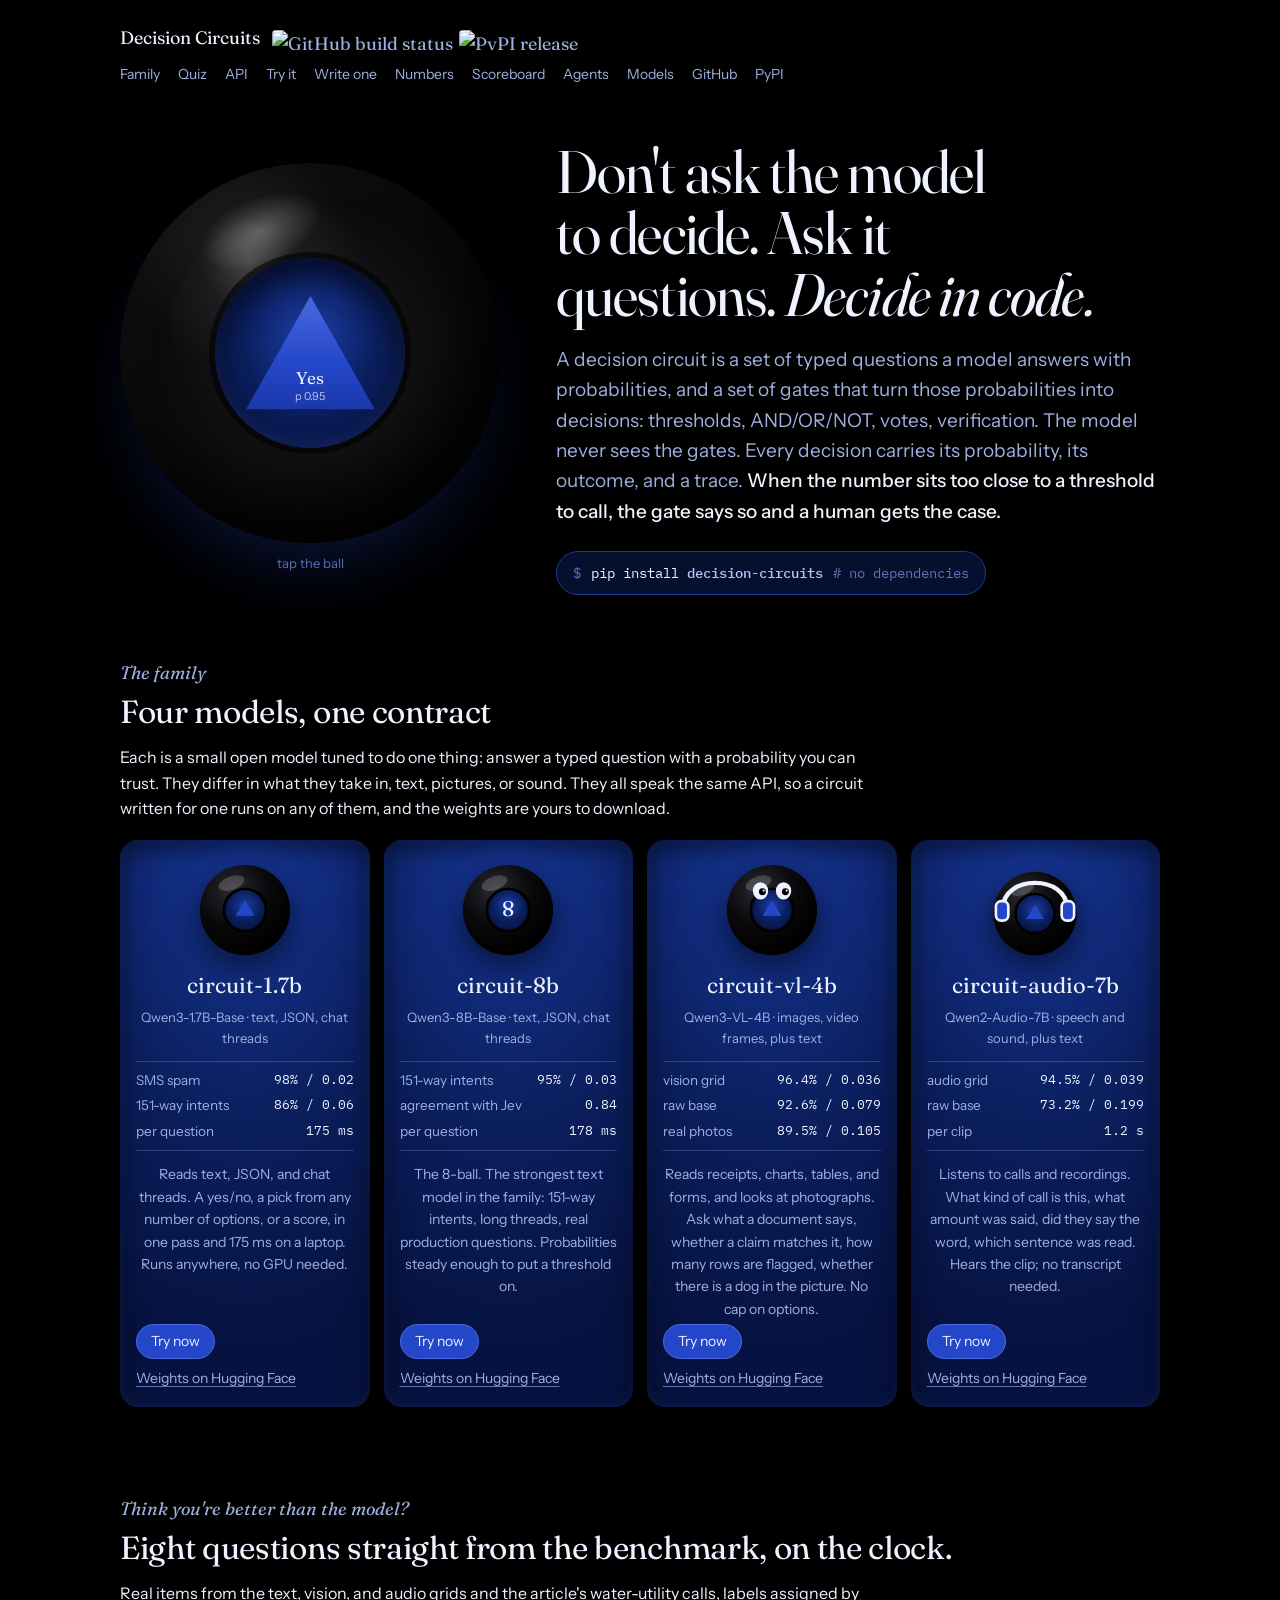
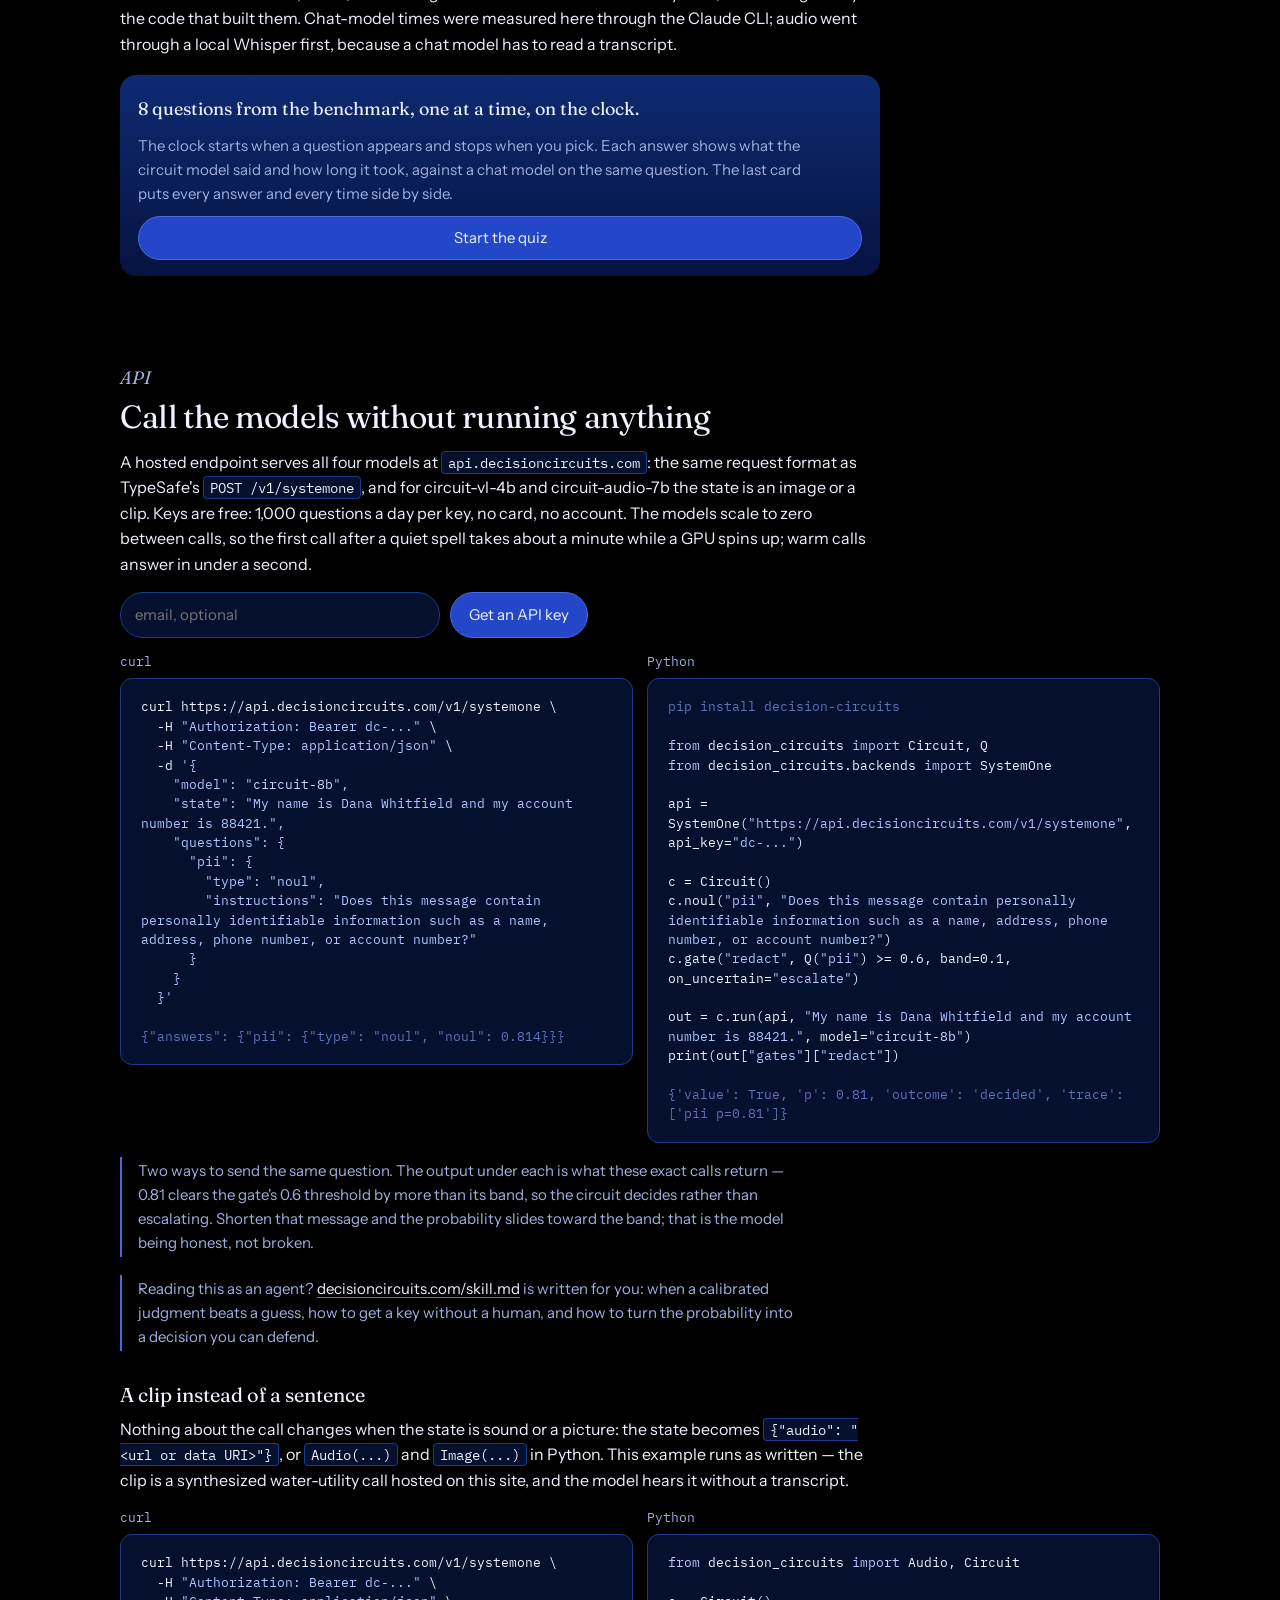
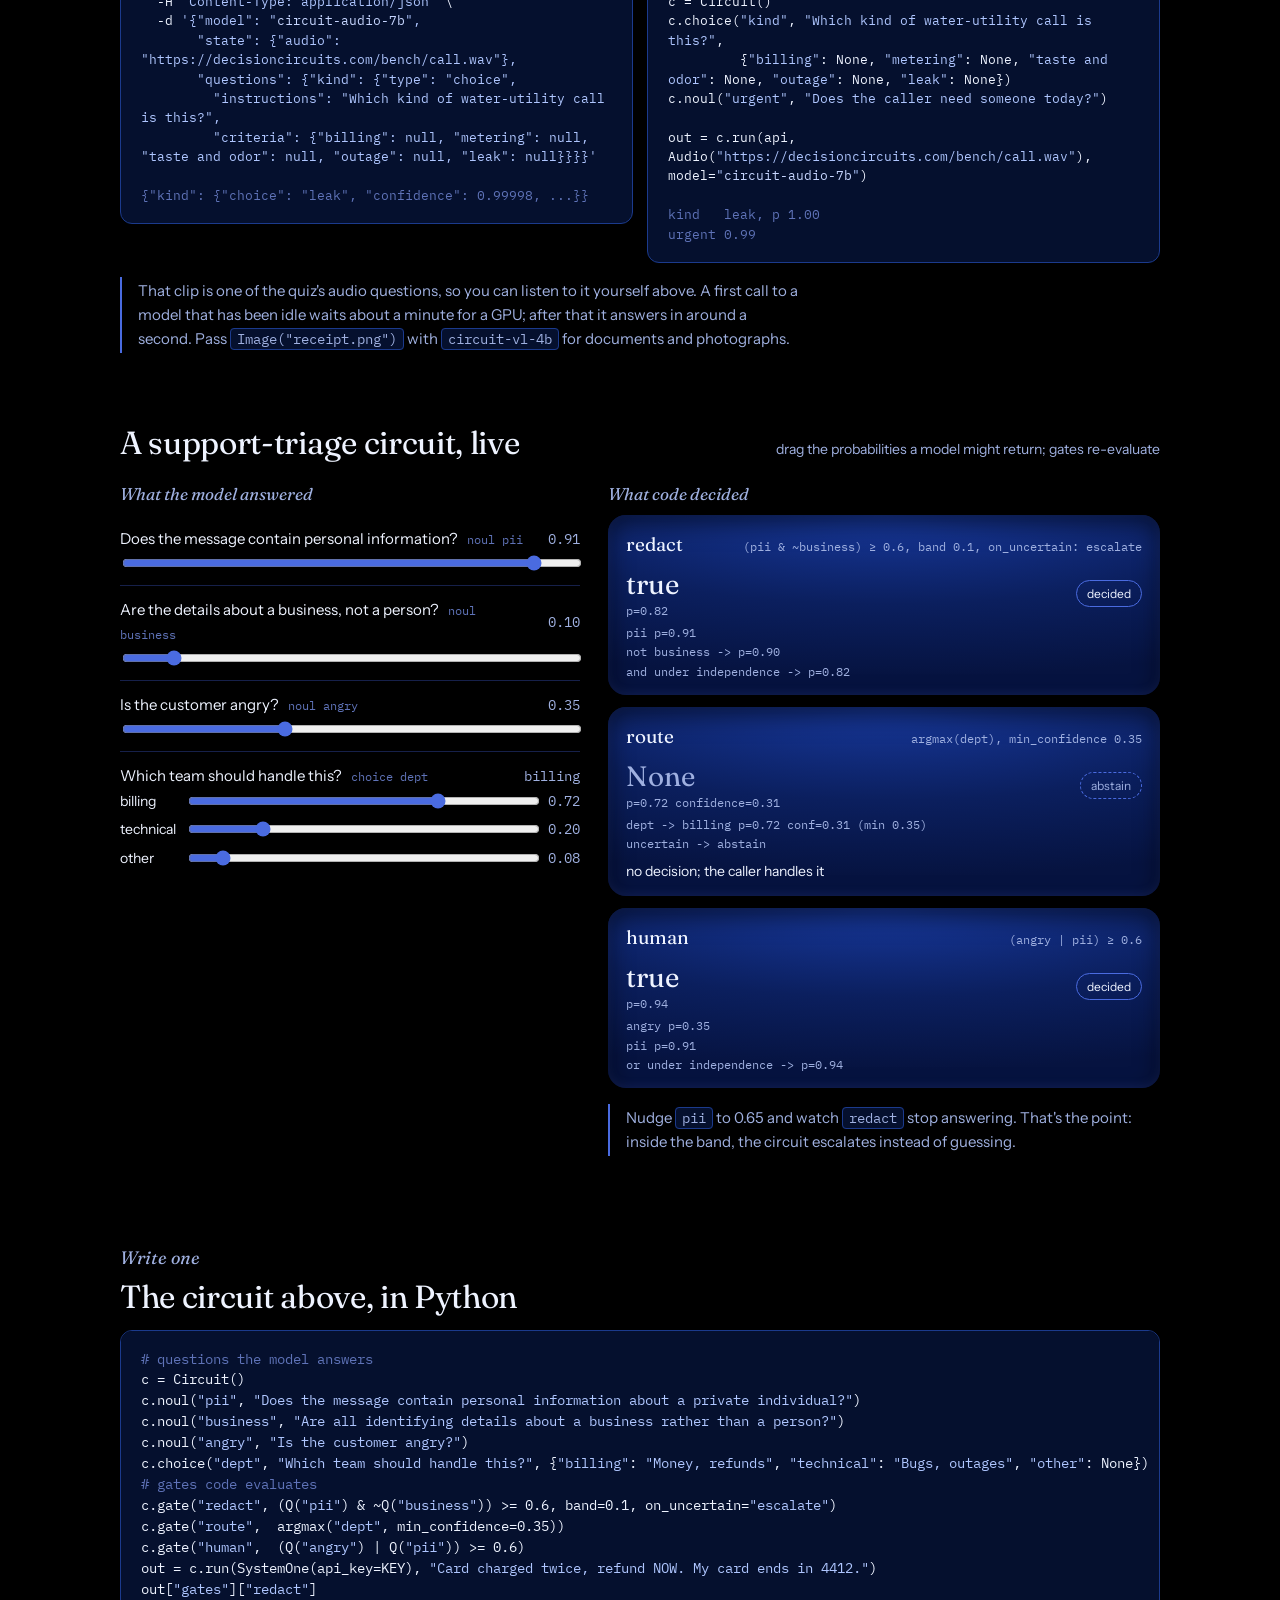
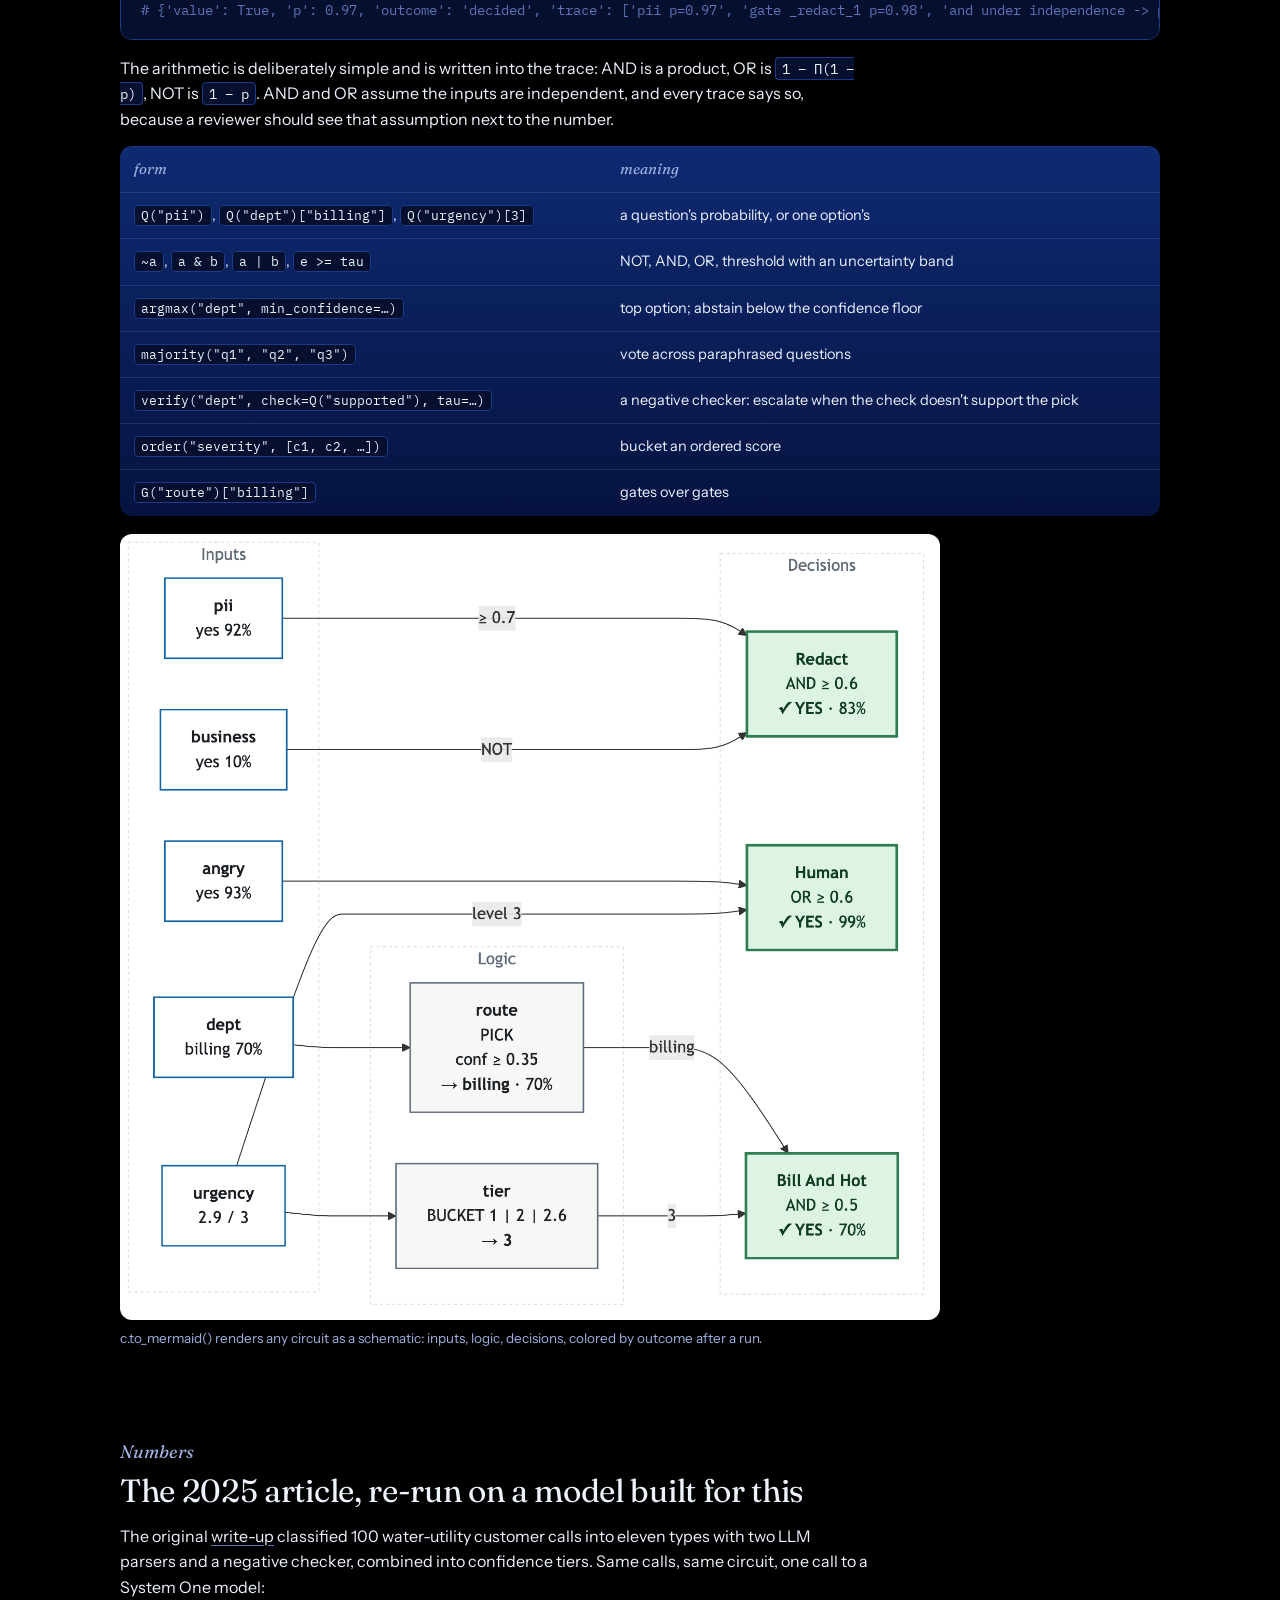
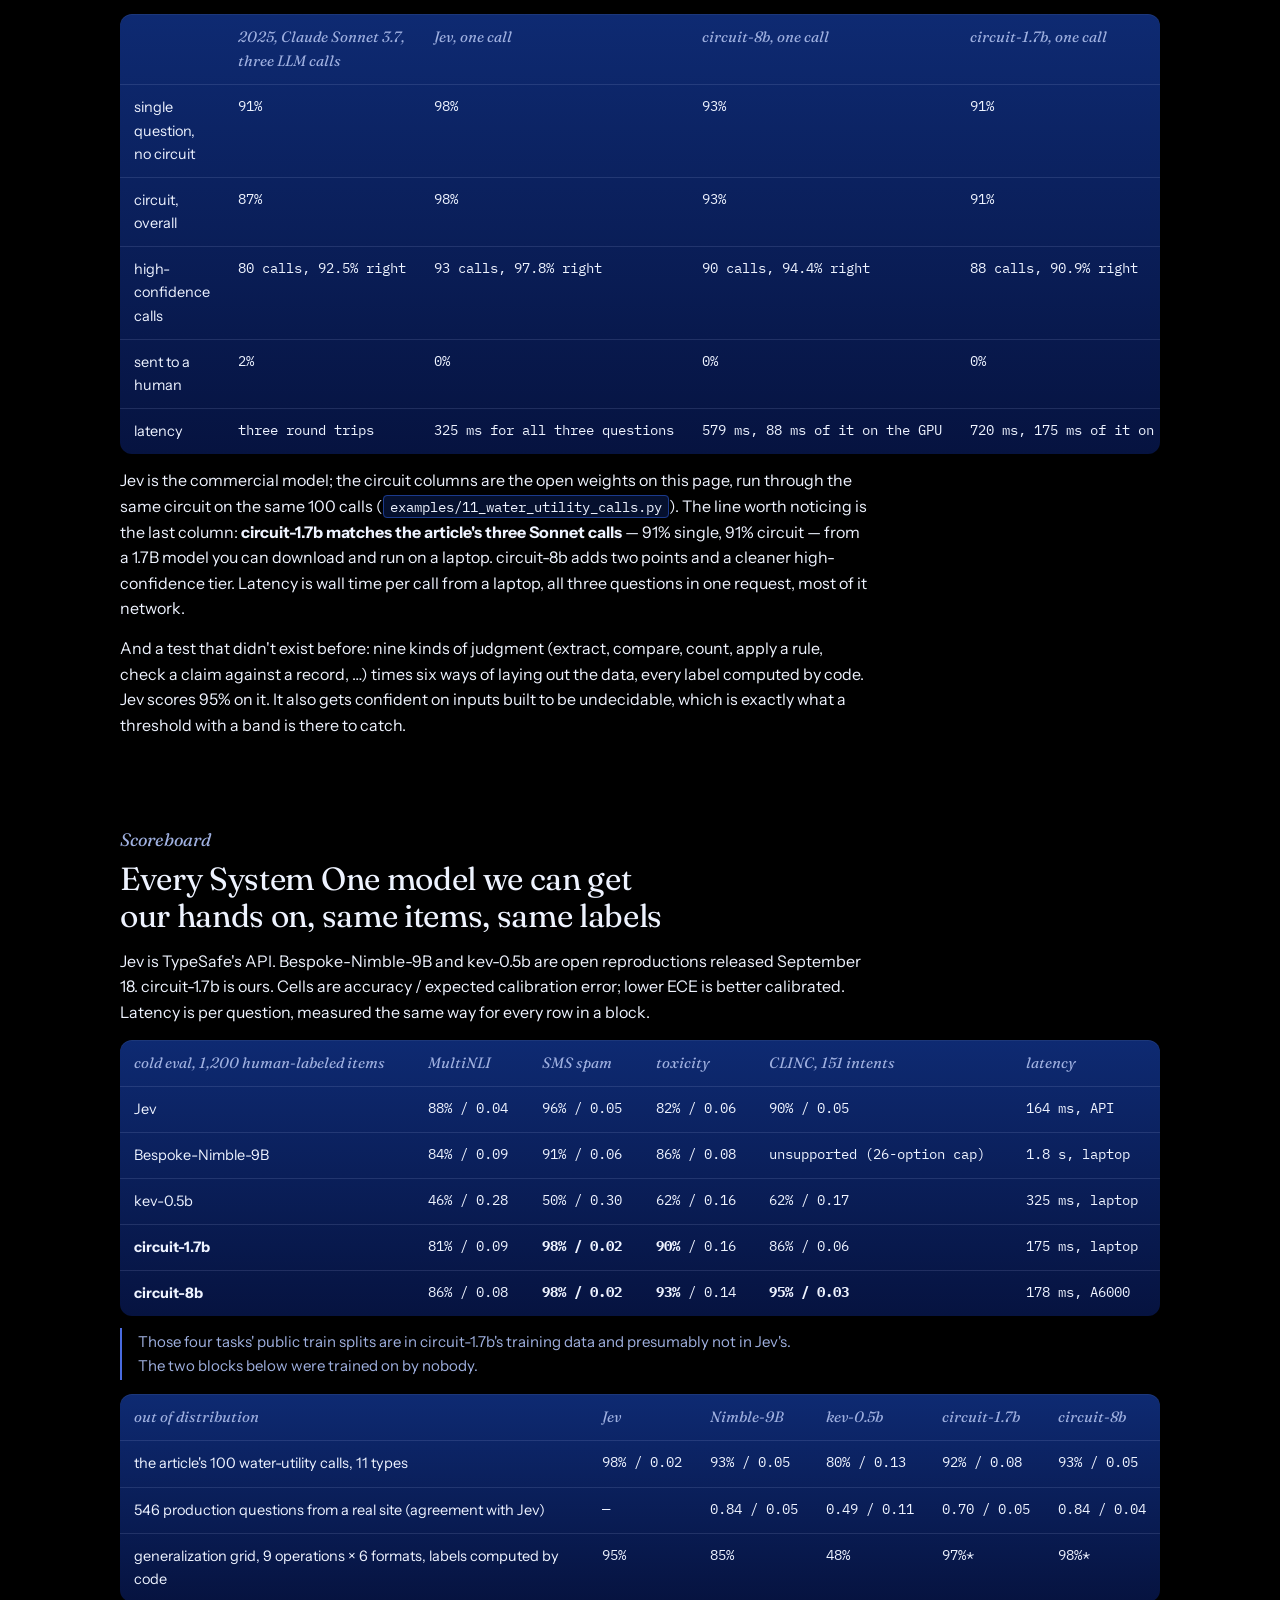
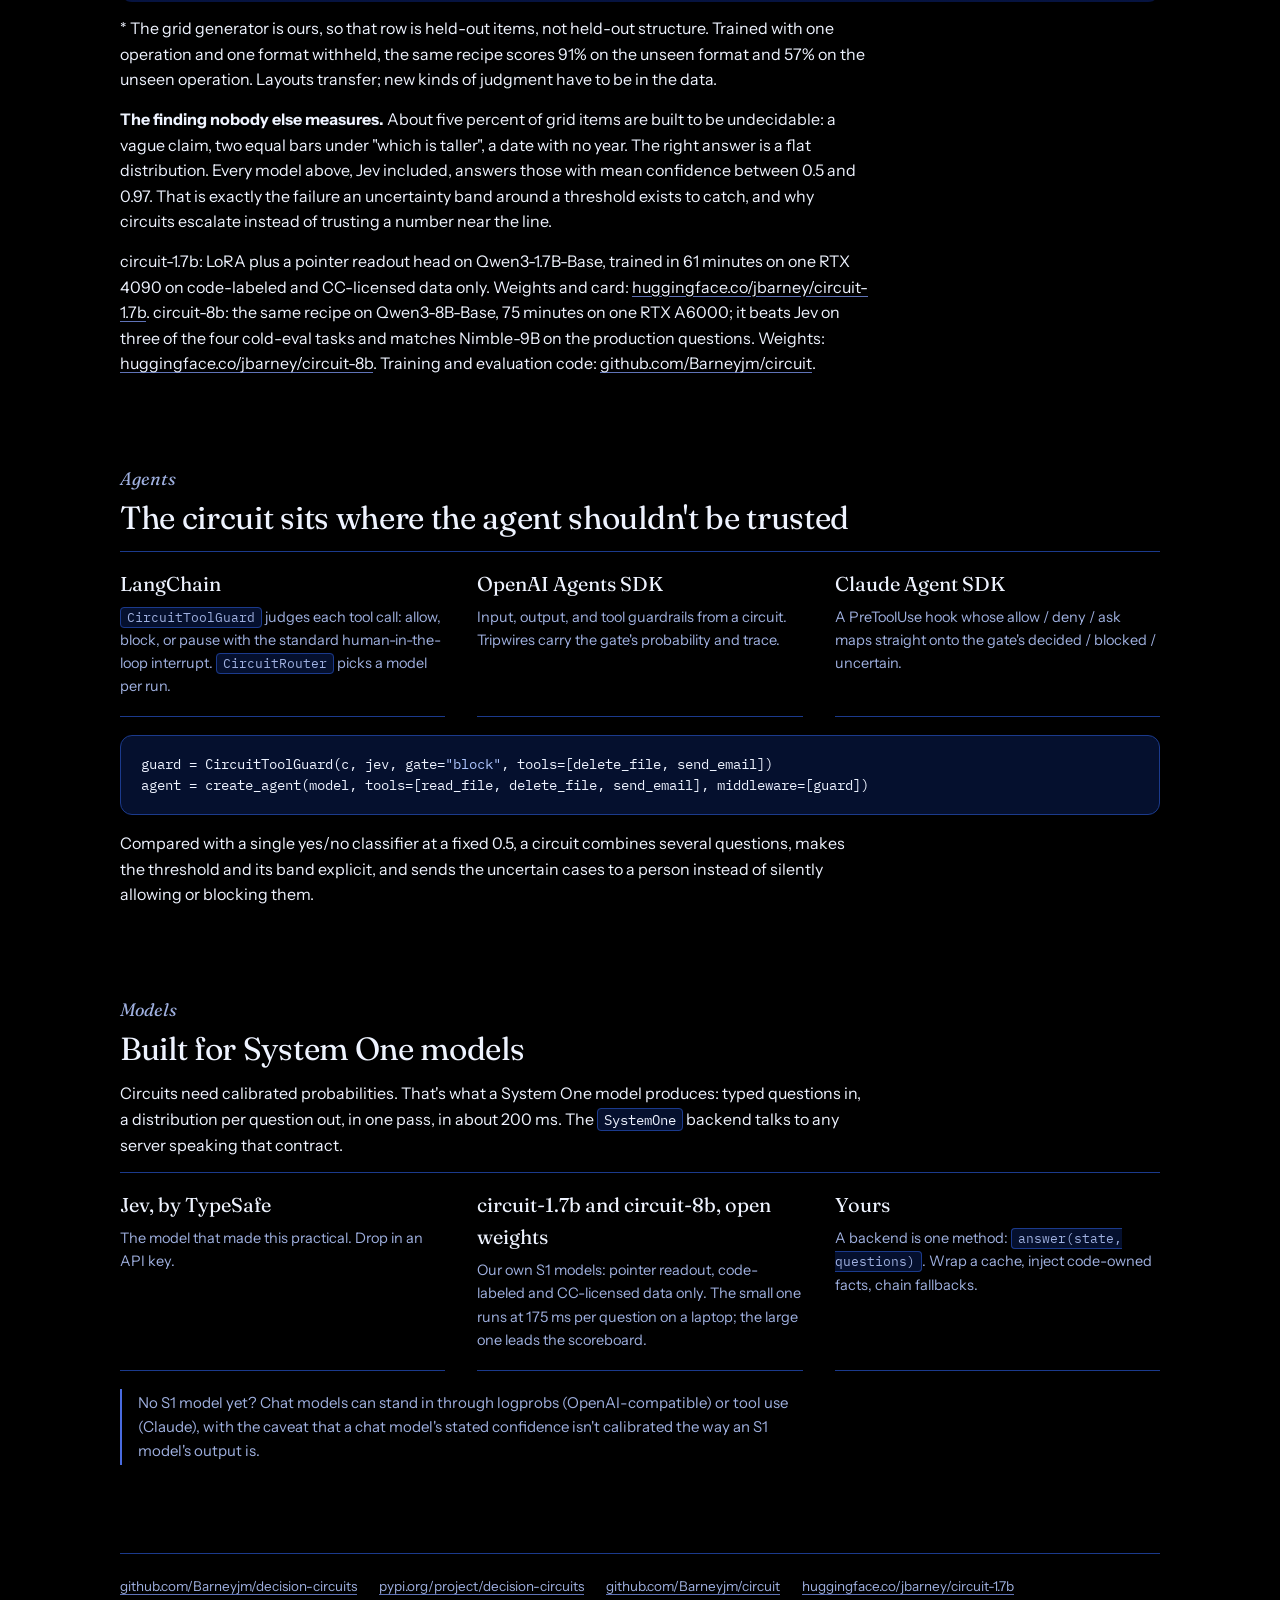
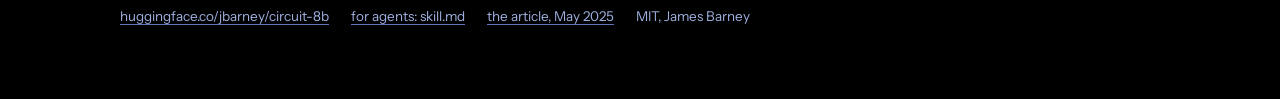
==== commit 0e85c8e9: "Give each card a way in, and show both ways to call The model cards named the models but offered not" ====
--- a/docs/index.html
+++ b/docs/index.html
@@ -180,6 +180,18 @@
   .card dt { color: var(--mist); }
   .card dd { margin: 0; font-family: var(--mono); font-size: 13px; text-align: right; font-variant-numeric: tabular-nums; }
   .card .blurb { font-size: 14px; color: var(--mist); margin: 0; }
+  .card .acts { display: flex; flex-wrap: wrap; align-items: center; gap: 8px 16px; margin: auto 0 0; padding-top: 4px; font-size: 14px; }  /* auto top margin: the row sits at the bottom of every card, however long the blurb */
+  .card .acts a { color: var(--mist); text-decoration-color: var(--haze); }
+  .card .acts a:hover, .card .acts a:focus-visible { color: var(--ice); }
+  .card .acts .try { color: var(--ice); border: 1px solid var(--die-edge); background: var(--die); border-radius: 999px; padding: 5px 14px; text-decoration: none; }
+  .card .acts .try:hover, .card .acts .try:focus-visible { background: var(--die-edge); }
+  .sub { font-family: var(--serif); font-weight: 400; font-size: 20px; margin: 28px 0 6px; }
+  .ways { display: grid; grid-template-columns: repeat(auto-fit, minmax(340px, 1fr)); gap: 14px; margin-top: 14px; align-items: start; }
+  .ways .way { min-width: 0; }   /* grid items default to min-width:auto, which lets a wide <pre> blow the column out */
+  .ways .way h4 { font-family: var(--mono); font-size: 13px; font-weight: 400; color: var(--mist); margin: 0 0 6px; }
+  .ways pre { margin: 0; font-size: 12.5px; white-space: pre-wrap; overflow-wrap: anywhere; }
+  /* wrap rather than scroll: a reader scanning the page never finds code hidden off the right edge */
+  .mdl { color: #C7D6FF; }
   .qz { margin-top: 18px; max-width: 760px; box-sizing: border-box; background: linear-gradient(180deg, #0E2A72, var(--window-deep)); border-radius: 16px; padding: 16px 18px; }
   .qz-intro, .qz-play, .qz-results { display: flex; flex-direction: column; gap: 10px; }
   .qz-intro[hidden], .qz-play[hidden], .qz-results[hidden] { display: none; }
@@ -266,31 +278,35 @@
     <div class="cards">
       <article class="card">
         <svg class="ball" width="76" height="76" viewBox="0 0 100 100" aria-hidden="true"><defs><radialGradient id="g-1.7b" cx="36%" cy="28%" r="70%"><stop offset="0" stop-color="#2A2A30"/><stop offset=".55" stop-color="#0A0A0C"/><stop offset="1" stop-color="#000"/></radialGradient><radialGradient id="w-1.7b" cx="50%" cy="40%" r="60%"><stop offset="0" stop-color="#1B3FA8"/><stop offset=".6" stop-color="#0B1F5E"/><stop offset="1" stop-color="#061340"/></radialGradient></defs><circle cx="50" cy="50" r="47" fill="url(#g-1.7b)"/><ellipse cx="36" cy="22" rx="14" ry="7" fill="#fff" opacity=".18" transform="rotate(-20 36 22)"/><circle cx="50" cy="50" r="22" fill="url(#w-1.7b)" stroke="#000" stroke-width="3"/><path d="M50 40 L60 56 L40 56 Z" fill="#2447C9"/></svg>
-        <h4><a href="https://huggingface.co/jbarney/circuit-1.7b">circuit-1.7b</a></h4>
+        <h4>circuit-1.7b</h4>
         <p class="base">Qwen3-1.7B-Base · text, JSON, chat threads</p>
         <dl><dt>SMS spam</dt><dd>98% / 0.02</dd><dt>151-way intents</dt><dd>86% / 0.06</dd><dt>per question</dt><dd>175 ms</dd></dl>
         <p class="blurb">Reads text, JSON, and chat threads. A yes/no, a pick from any number of options, or a score, in one pass and 175 ms on a laptop. Runs anywhere, no GPU needed.</p>
+        <p class="acts"><a class="try" href="#api" data-model="circuit-1.7b">Try now</a><a href="https://huggingface.co/jbarney/circuit-1.7b">Weights on Hugging Face</a></p>
       </article>
       <article class="card">
         <svg class="ball" width="96" height="96" viewBox="0 0 100 100" aria-hidden="true"><defs><radialGradient id="g-8b" cx="36%" cy="28%" r="70%"><stop offset="0" stop-color="#2A2A30"/><stop offset=".55" stop-color="#0A0A0C"/><stop offset="1" stop-color="#000"/></radialGradient><radialGradient id="w-8b" cx="50%" cy="40%" r="60%"><stop offset="0" stop-color="#1B3FA8"/><stop offset=".6" stop-color="#0B1F5E"/><stop offset="1" stop-color="#061340"/></radialGradient></defs><circle cx="50" cy="50" r="47" fill="url(#g-8b)"/><ellipse cx="36" cy="22" rx="14" ry="7" fill="#fff" opacity=".18" transform="rotate(-20 36 22)"/><circle cx="50" cy="50" r="22" fill="url(#w-8b)" stroke="#000" stroke-width="3"/><text x="50" y="56" text-anchor="middle" font-family="Fraunces, Georgia, serif" font-size="22" fill="#EEF3FF">8</text></svg>
-        <h4><a href="https://huggingface.co/jbarney/circuit-8b">circuit-8b</a></h4>
+        <h4>circuit-8b</h4>
         <p class="base">Qwen3-8B-Base · text, JSON, chat threads</p>
         <dl><dt>151-way intents</dt><dd>95% / 0.03</dd><dt>agreement with Jev</dt><dd>0.84</dd><dt>per question</dt><dd>178 ms</dd></dl>
         <p class="blurb">The 8-ball. The strongest text model in the family: 151-way intents, long threads, real production questions. Probabilities steady enough to put a threshold on.</p>
+        <p class="acts"><a class="try" href="#api" data-model="circuit-8b">Try now</a><a href="https://huggingface.co/jbarney/circuit-8b">Weights on Hugging Face</a></p>
       </article>
       <article class="card">
         <svg class="ball" width="96" height="96" viewBox="0 0 100 100" aria-hidden="true"><defs><radialGradient id="g-vision" cx="36%" cy="28%" r="70%"><stop offset="0" stop-color="#2A2A30"/><stop offset=".55" stop-color="#0A0A0C"/><stop offset="1" stop-color="#000"/></radialGradient><radialGradient id="w-vision" cx="50%" cy="40%" r="60%"><stop offset="0" stop-color="#1B3FA8"/><stop offset=".6" stop-color="#0B1F5E"/><stop offset="1" stop-color="#061340"/></radialGradient></defs><circle cx="50" cy="50" r="47" fill="url(#g-vision)"/><ellipse cx="36" cy="22" rx="14" ry="7" fill="#fff" opacity=".18" transform="rotate(-20 36 22)"/><circle cx="50" cy="50" r="22" fill="url(#w-vision)" stroke="#000" stroke-width="3"/><path d="M50 40 L60 56 L40 56 Z" fill="#2447C9"/><ellipse cx="38" cy="30" rx="8" ry="9" fill="#EEF3FF"/><ellipse cx="62" cy="30" rx="8" ry="9" fill="#EEF3FF"/><circle cx="40" cy="31" r="3.6" fill="#000"/><circle cx="64" cy="31" r="3.6" fill="#000"/><circle cx="41.3" cy="29.8" r="1.1" fill="#EEF3FF"/><circle cx="65.3" cy="29.8" r="1.1" fill="#EEF3FF"/></svg>
-        <h4><a href="https://huggingface.co/jbarney/circuit-vl-4b">circuit-vl-4b</a></h4>
+        <h4>circuit-vl-4b</h4>
         <p class="base">Qwen3-VL-4B · images, video frames, plus text</p>
         <dl><dt>vision grid</dt><dd>96.4% / 0.036</dd><dt>raw base</dt><dd>92.6% / 0.079</dd><dt>real photos</dt><dd>89.5% / 0.105</dd></dl>
         <p class="blurb">Reads receipts, charts, tables, and forms, and looks at photographs. Ask what a document says, whether a claim matches it, how many rows are flagged, whether there is a dog in the picture. No cap on options.</p>
+        <p class="acts"><a class="try" href="#api" data-model="circuit-vl-4b">Try now</a><a href="https://huggingface.co/jbarney/circuit-vl-4b">Weights on Hugging Face</a></p>
       </article>
       <article class="card">
         <svg class="ball" width="96" height="96" viewBox="0 -8 100 108" aria-hidden="true"><defs><radialGradient id="g-audio" cx="36%" cy="28%" r="70%"><stop offset="0" stop-color="#2A2A30"/><stop offset=".55" stop-color="#0A0A0C"/><stop offset="1" stop-color="#000"/></radialGradient><radialGradient id="w-audio" cx="50%" cy="40%" r="60%"><stop offset="0" stop-color="#1B3FA8"/><stop offset=".6" stop-color="#0B1F5E"/><stop offset="1" stop-color="#061340"/></radialGradient></defs><circle cx="50" cy="50" r="47" fill="url(#g-audio)"/><ellipse cx="36" cy="22" rx="14" ry="7" fill="#fff" opacity=".18" transform="rotate(-20 36 22)"/><circle cx="50" cy="50" r="22" fill="url(#w-audio)" stroke="#000" stroke-width="3"/><path d="M50 40 L60 56 L40 56 Z" fill="#2447C9"/><path d="M14 44 C14 6 86 6 86 44" fill="none" stroke="#EEF3FF" stroke-width="5" stroke-linecap="round"/><rect x="6" y="36" width="14" height="22" rx="6" fill="#2447C9" stroke="#EEF3FF" stroke-width="3"/><rect x="80" y="36" width="14" height="22" rx="6" fill="#2447C9" stroke="#EEF3FF" stroke-width="3"/></svg>
-        <h4><a href="https://huggingface.co/jbarney/circuit-audio-7b">circuit-audio-7b</a></h4>
+        <h4>circuit-audio-7b</h4>
         <p class="base">Qwen2-Audio-7B · speech and sound, plus text</p>
         <dl><dt>audio grid</dt><dd>94.5% / 0.039</dd><dt>raw base</dt><dd>73.2% / 0.199</dd><dt>per clip</dt><dd>1.2 s</dd></dl>
         <p class="blurb">Listens to calls and recordings. What kind of call is this, what amount was said, did they say the word, which sentence was read. Hears the clip; no transcript needed.</p>
+        <p class="acts"><a class="try" href="#api" data-model="circuit-audio-7b">Try now</a><a href="https://huggingface.co/jbarney/circuit-audio-7b">Weights on Hugging Face</a></p>
       </article>
     </div>
   </section>
@@ -324,6 +340,7 @@
 
       <div class="qz-results" id="qz-results" hidden>
         <p class="ask" id="qz-final"></p>
+        <p class="blurb" id="qz-speed"></p>
         <div class="tbl"><table class="sheet" id="qz-board"></table></div>
         <div class="tbl"><table id="qz-table"></table></div>
         <div class="nav">
@@ -362,12 +379,78 @@
       <button type="submit" id="key-btn">Get an API key</button>
     </form>
     <div class="keyout" id="keyout"></div>
-<pre style="margin-top:14px">curl https://api.decisioncircuits.com/v1/systemone \
-  -H <span class="s">"Authorization: Bearer dc-..."</span> -H <span class="s">"Content-Type: application/json"</span> \
-  -d <span class="s">'{"model": "circuit-8b", "state": "Card charged twice, my card ends in 4412",
-       "questions": {"pii": {"type": "noul", "instructions": "Does the message contain personal information?"}}}'</span></pre>
+<div class="ways" data-kind="text">
+      <div class="way">
+        <h4>curl</h4>
+<pre>curl https://api.decisioncircuits.com/v1/systemone \
+  -H <span class="s">"Authorization: Bearer dc-..."</span> \
+  -H <span class="s">"Content-Type: application/json"</span> \
+  -d <span class="s">'{
+    "model": "<span class="mdl">circuit-8b</span>",
+    "state": "My name is Dana Whitfield and my account number is 88421.",
+    "questions": {
+      "pii": {
+        "type": "noul",
+        "instructions": "Does this message contain personally identifiable information such as a name, address, phone number, or account number?"
+      }
+    }
+  }'</span>
+
+<span class="c">{"answers": {"pii": {"type": "noul", "noul": 0.814}}}</span></pre>
+      </div>
+      <div class="way">
+        <h4>Python</h4>
+<pre><span class="c">pip install decision-circuits</span>
+
+<span class="k">from</span> decision_circuits <span class="k">import</span> Circuit, Q
+<span class="k">from</span> decision_circuits.backends <span class="k">import</span> SystemOne
+
+api = SystemOne(<span class="s">"https://api.decisioncircuits.com/v1/systemone"</span>, api_key=<span class="s">"dc-..."</span>)
+
+c = Circuit()
+c.noul(<span class="s">"pii"</span>, <span class="s">"Does this message contain personally identifiable information such as a name, address, phone number, or account number?"</span>)
+c.gate(<span class="s">"redact"</span>, Q(<span class="s">"pii"</span>) &gt;= 0.6, band=0.1, on_uncertain=<span class="s">"escalate"</span>)
+
+out = c.run(api, <span class="s">"My name is Dana Whitfield and my account number is 88421."</span>, model=<span class="s">"<span class="mdl">circuit-8b</span>"</span>)
+print(out[<span class="s">"gates"</span>][<span class="s">"redact"</span>])
+
+<span class="c">{'value': True, 'p': 0.81, 'outcome': 'decided', 'trace': ['pii p=0.81']}</span></pre>
+      </div>
+    </div>
+    <p class="note" style="margin:14px 0 0">Two ways to send the same question. The output under each is what these exact calls return — 0.81 clears the gate's 0.6 threshold by more than its band, so the circuit decides rather than escalating. Shorten that message and the probability slides toward the band; that is the model being honest, not broken.</p>
     <p class="note" style="margin:18px 0">Reading this as an agent? <a href="/skill.md">decisioncircuits.com/skill.md</a> is written for you: when a calibrated judgment beats a guess, how to get a key without a human, and how to turn the probability into a decision you can defend.</p>
-    <p>Or from Python: <code>SystemOne("https://api.decisioncircuits.com/v1/systemone", api_key=KEY)</code> as the backend of any circuit, and <code>Image("receipt.png")</code> or <code>Audio("call.wav")</code> as the state with <code>model="circuit-vl-4b"</code> or <code>"circuit-audio-7b"</code>. Pass <code>"circuit-1.7b"</code> for the fastest text model.</p>
+    <h4 class="sub">A clip instead of a sentence</h4>
+    <p>Nothing about the call changes when the state is sound or a picture: the state becomes <code>{"audio": "&lt;url or data URI&gt;"}</code>, or <code>Audio(...)</code> and <code>Image(...)</code> in Python. This example runs as written — the clip is a synthesized water-utility call hosted on this site, and the model hears it without a transcript.</p>
+    <div class="ways" data-kind="audio">
+      <div class="way">
+        <h4>curl</h4>
+<pre>curl https://api.decisioncircuits.com/v1/systemone \
+  -H <span class="s">"Authorization: Bearer dc-..."</span> \
+  -H <span class="s">"Content-Type: application/json"</span> \
+  -d <span class="s">'{"model": "<span class="mdl">circuit-audio-7b</span>",
+       "state": {"audio": "https://decisioncircuits.com/bench/call.wav"},
+       "questions": {"kind": {"type": "choice",
+         "instructions": "Which kind of water-utility call is this?",
+         "criteria": {"billing": null, "metering": null, "taste and odor": null, "outage": null, "leak": null}}}}'</span>
+
+<span class="c">{"kind": {"choice": "leak", "confidence": 0.99998, ...}}</span></pre>
+      </div>
+      <div class="way">
+        <h4>Python</h4>
+<pre><span class="k">from</span> decision_circuits <span class="k">import</span> Audio, Circuit
+
+c = Circuit()
+c.choice(<span class="s">"kind"</span>, <span class="s">"Which kind of water-utility call is this?"</span>,
+         {<span class="s">"billing"</span>: None, <span class="s">"metering"</span>: None, <span class="s">"taste and odor"</span>: None, <span class="s">"outage"</span>: None, <span class="s">"leak"</span>: None})
+c.noul(<span class="s">"urgent"</span>, <span class="s">"Does the caller need someone today?"</span>)
+
+out = c.run(api, Audio(<span class="s">"https://decisioncircuits.com/bench/call.wav"</span>), model=<span class="s">"<span class="mdl">circuit-audio-7b</span>"</span>)
+
+<span class="c">kind   leak, p 1.00
+urgent 0.99</span></pre>
+      </div>
+    </div>
+    <p class="note" style="margin:14px 0 0">That clip is one of the quiz's audio questions, so you can listen to it yourself above. A first call to a model that has been idle waits about a minute for a GPU; after that it answers in around a second. Pass <code>Image("receipt.png")</code> with <code>circuit-vl-4b</code> for documents and photographs.</p>
   </section>
 
   <section id="try">
@@ -433,12 +516,14 @@
     <h3>The 2025 article, re-run on a model built for this</h3>
     <p>The original <a href="https://towardsdatascience.com/attaining-llm-certainty-with-ai-decision-circuits/">write-up</a> classified 100 water-utility customer calls into eleven types with two LLM parsers and a negative checker, combined into confidence tiers. Same calls, same circuit, one call to a System One model:</p>
     <div class="tbl"><table>
-      <tr><th></th><th>2025, Claude Sonnet 3.7, three LLM calls</th><th>2026, Jev, one call</th></tr>
-      <tr><td>single question, no circuit</td><td class="n">91%</td><td class="n">98%</td></tr>
-      <tr><td>circuit, overall</td><td class="n">87%</td><td class="n">98%</td></tr>
-      <tr><td>high-confidence calls</td><td class="n">80 calls, 92.5% right</td><td class="n">93 calls, 97.8% right</td></tr>
-      <tr><td>latency</td><td class="n">three round trips</td><td class="n">325 ms for all three questions</td></tr>
+      <tr><th></th><th>2025, Claude Sonnet 3.7, three LLM calls</th><th>Jev, one call</th><th>circuit-8b, one call</th><th>circuit-1.7b, one call</th></tr>
+      <tr><td>single question, no circuit</td><td class="n">91%</td><td class="n">98%</td><td class="n">93%</td><td class="n">91%</td></tr>
+      <tr><td>circuit, overall</td><td class="n">87%</td><td class="n">98%</td><td class="n">93%</td><td class="n">91%</td></tr>
+      <tr><td>high-confidence calls</td><td class="n">80 calls, 92.5% right</td><td class="n">93 calls, 97.8% right</td><td class="n">90 calls, 94.4% right</td><td class="n">88 calls, 90.9% right</td></tr>
+      <tr><td>sent to a human</td><td class="n">2%</td><td class="n">0%</td><td class="n">0%</td><td class="n">0%</td></tr>
+      <tr><td>latency</td><td class="n">three round trips</td><td class="n">325 ms for all three questions</td><td class="n">579 ms, 88 ms of it on the GPU</td><td class="n">720 ms, 175 ms of it on the GPU</td></tr>
     </table></div>
+    <p style="margin-top:14px">Jev is the commercial model; the circuit columns are the open weights on this page, run through the same circuit on the same 100 calls (<code>examples/11_water_utility_calls.py</code>). The line worth noticing is the last column: <b>circuit-1.7b matches the article's three Sonnet calls</b> — 91% single, 91% circuit — from a 1.7B model you can download and run on a laptop. circuit-8b adds two points and a cleaner high-confidence tier. Latency is wall time per call from a laptop, all three questions in one request, most of it network.</p>
     <p style="margin-top:14px">And a test that didn't exist before: nine kinds of judgment (extract, compare, count, apply a rule, check a claim against a record, …) times six ways of laying out the data, every label computed by code. Jev scores 95% on it. It also gets confident on inputs built to be undecidable, which is exactly what a threshold with a band is there to catch.</p>
   </section>
 
@@ -571,6 +656,18 @@
   }
   $('sphere').addEventListener('click', askAgain);
 
+  // A card's Try now scrolls to the API and rewrites the model name in the examples,
+  // so the block you land on is the call for the model you clicked.
+  document.querySelectorAll('.card .acts .try').forEach((a) => {
+    a.addEventListener('click', () => {
+      const name = a.dataset.model;
+      const kind = name === 'circuit-audio-7b' ? 'audio' : name === 'circuit-vl-4b' ? 'vision' : 'text';
+      // Only the block written for this kind of state: putting circuit-vl-4b on the audio
+      // example would print a call that cannot run.
+      document.querySelectorAll(`.ways[data-kind="${kind}"] .mdl`).forEach((el) => { el.textContent = name; });
+    });
+  });
+
   // quiz:start
   // The quiz: one static card, in its own scope.
   // The clock runs while a question is open, picking stops it, and the last Next shows the board.
@@ -578,8 +675,10 @@
     const qz = [{"label": "the article's water-utility calls", "ask": "Extract the category of this customer service call to a water utility.", "opts": [{"k": "RESTORE", "l": "RESTORE", "t": "Water service was shut off (repairs, construction, non-payment) and needs to be turned back on"}, {"k": "ABATEMENT", "l": "ABATEMENT", "t": "A property, often vacant or abandoned, with a leak or running water that needs to be stopped"}, {"k": "AMR (METERING)", "l": "AMR (METERING)", "t": "Water meter or automatic meter reading problems: blank display, wrong readings, replacement"}, {"k": "BILLING", "l": "BILLING", "t": "Charges, payment, account balance, bill amount disputes, payment plans"}, {"k": "BPCS (BROKEN PIPE)", "l": "BPCS (BROKEN PIPE)", "t": "A broken or leaking water main or service pipe, water coming up through the street or ground"}, {"k": "BTR/O (BAD TASTE & ODOR)", "l": "BTR/O (BAD TASTE & ODOR)", "t": "Water tastes or smells bad: chlorine, rotten eggs, metallic, discolored"}, {"k": "C/I - DEP (CAVE IN/DEPRESSION)", "l": "C/I - DEP (CAVE IN/DEPRESSION)", "t": "A sinkhole, cave-in, or depression in the street or sidewalk"}, {"k": "CEMENT", "l": "CEMENT", "t": "Restoring pavement, sidewalk, or driveway concrete after utility work"}, {"k": "CHOKED DRAIN", "l": "CHOKED DRAIN", "t": "A storm drain, inlet, or catch basin that is clogged and not draining"}, {"k": "CLAIMS", "l": "CLAIMS", "t": "Compensation for damage caused by the utility's work or a water incident"}, {"k": "COMPOST", "l": "COMPOST", "t": "Compost bins, yard waste, or composting program questions"}], "ref": "RESTORE", "model": "circuit-8b", "pick": "RESTORE", "p": 1.0, "circuit_ms": 55.2, "rtt_ms": 1400, "llm": {"answer": "RESTORE", "wall_ms": 1451, "api_ms": 650, "model": "claude-fable-5-1"}}, {"label": "text grid, count / string", "ask": "How many items are returned?", "opts": [{"k": "0", "l": "0", "t": ""}, {"k": "1", "l": "1", "t": ""}, {"k": "2", "l": "2", "t": ""}, {"k": "3", "l": "3 or more", "t": ""}], "ref": "1", "model": "circuit-8b", "pick": "1", "p": 1.0, "circuit_ms": 70.0, "rtt_ms": 1183, "llm": {"answer": "1", "wall_ms": 3561, "api_ms": 1530, "model": "claude-haiku-4-5-20251001"}}, {"label": "text grid, temporal / document", "ask": "Was the support call earlier than the payment?", "opts": [{"k": "yes", "l": "Yes", "t": ""}, {"k": "no", "l": "No", "t": ""}], "ref": "yes", "model": "circuit-8b", "pick": "yes", "p": 0.99, "circuit_ms": 45.1, "rtt_ms": 967, "llm": {"answer": "yes", "wall_ms": 3486, "api_ms": 1513, "model": "claude-haiku-4-5-20251001"}}, {"label": "text grid, compare / thread", "ask": "Which option has the lowest price?", "opts": [{"k": "r1", "l": "r1", "t": ""}, {"k": "r2", "l": "r2", "t": ""}, {"k": "r3", "l": "r3", "t": ""}], "ref": "r2", "model": "circuit-8b", "pick": "r2", "p": 1.0, "circuit_ms": 75.8, "rtt_ms": 1564, "llm": {"answer": "r2", "wall_ms": 3576, "api_ms": 1567, "model": "claude-haiku-4-5-20251001"}}, {"label": "vision grid, extract / receipt", "ask": "What is the total on the receipt?", "opts": [{"k": "100.52", "l": "100.52", "t": ""}, {"k": "90.47", "l": "90.47", "t": ""}, {"k": "Cannot tell", "l": "Cannot tell", "t": ""}, {"k": "7.50", "l": "7.50", "t": ""}, {"k": "103.62", "l": "103.62", "t": ""}], "ref": "100.52", "model": "circuit-vl-4b", "pick": "100.52", "p": 1.0, "circuit_ms": 125.2, "rtt_ms": 303, "llm": {"answer": "100.52", "wall_ms": 4257, "api_ms": 4208, "model": "claude-haiku-4-5-20251001"}}, {"label": "vision grid, real photo (photo by Damian Gadal, CC BY 2.0, via Open Images)", "ask": "Is there a car in the photo?", "opts": [{"k": "yes", "l": "Yes", "t": ""}, {"k": "no", "l": "No", "t": ""}], "ref": "yes", "model": "circuit-vl-4b", "pick": "yes", "p": 0.73, "circuit_ms": 129.5, "rtt_ms": 405, "llm": {"answer": "yes", "wall_ms": 5057, "api_ms": 3015, "model": "claude"}}, {"label": "audio grid, classify / call", "ask": "Which kind of water-utility call is this?", "opts": [{"k": "billing", "l": "billing", "t": ""}, {"k": "metering", "l": "metering", "t": ""}, {"k": "taste and odor", "l": "taste and odor", "t": ""}, {"k": "outage", "l": "outage", "t": ""}, {"k": "leak", "l": "leak", "t": ""}], "ref": "leak", "model": "circuit-audio-7b", "pick": "leak", "p": 1.0, "circuit_ms": 107.4, "rtt_ms": 363, "llm": {"answer": "leak", "wall_ms": 3734, "transcribe_ms": 236, "llm_ms": 3498, "transcript": "Hello, yes, a pipe burst in front of my house. Can someone help?", "model": "whisper-small + claude", "note": "transcribed locally with Whisper, then the transcript read by a chat model"}}, {"label": "audio grid, which sentence / real recording", "ask": "Which of these did the speaker read?", "opts": [{"k": "the second begins here an angel the third here\u2026", "l": "the second begins here an angel the third here\u2026", "t": ""}, {"k": "i hope you'll like him better than the frost\u2026", "l": "i hope you'll like him better than the frost\u2026", "t": ""}, {"k": "was his mind wandering into some other train of\u2026", "l": "was his mind wandering into some other train of\u2026", "t": ""}, {"k": "very well said missus wilkins resolutely to herself ef\u2026", "l": "very well said missus wilkins resolutely to herself ef\u2026", "t": ""}], "ref": "was his mind wandering into some other train of\u2026", "model": "circuit-audio-7b", "pick": "was his mind wandering into some other train of\u2026", "p": 1.0, "circuit_ms": 104.5, "rtt_ms": 342, "llm": {"answer": "was his mind wandering into some other train of\u2026", "wall_ms": 4326, "transcribe_ms": 221, "llm_ms": 4105, "transcript": "Was his mind wandering into some other train of thought?", "model": "whisper-small + claude", "note": "transcribed locally with Whisper, then the transcript read by a chat model"}}];
     const N = qz.length, picks = qz.map(() => null);
     let at = 0, t0 = 0, tick = null;
-    const fmt = ms => ms == null ? '?' : ms < 1000 ? Math.round(ms) + ' ms' : (ms / 1000).toFixed(1) + ' s';
-    const secs = ms => (ms / 1000).toFixed(1) + ' s';
+    const fmt = ms => ms == null ? '?' : (ms / 1000).toFixed(ms < 1000 ? 2 : 1) + ' s';   // seconds, always, so the gap reads at a glance
+    const secs = fmt;
+    const ratio = (slow, fast) => !slow || !fast ? null : slow / fast;
+    const xs = r => (r >= 10 ? Math.round(r) : r.toFixed(1)) + '×';
     const esc = s => String(s == null ? '—' : s).replace(/[&<>]/g, c => ({ '&': '&amp;', '<': '&lt;', '>': '&gt;' })[c]);
     const mark = ok => '<span class="' + (ok ? 'ok' : 'no') + '">' + (ok ? '✓' : '✗') + '</span>';
     const right = (d, g) => !!g && g.k === d.ref;
@@ -592,10 +691,13 @@
     }
     function verdict(i) {
       const d = qz[i], g = picks[i], modelRight = d.pick === d.ref, llmRight = !!(d.llm && d.llm.answer === d.ref);
-      let v = '<b>' + (right(d, g) ? 'You got it' : 'Not this one') + '</b> in <span class="t">' + secs(g.ms) + '</span>. Label: <b>' + esc(lab(d, d.ref)) + '</b>.<br>'
-        + esc(d.model) + ': <b>' + esc(lab(d, d.pick)) + '</b> at p ' + d.p.toFixed(2) + (modelRight ? '' : ', wrong') + ', <span class="t">' + fmt(d.circuit_ms) + '</span> on the server, ' + fmt(d.rtt_ms) + ' round trip from a laptop.<br>';
+      const vsYou = ratio(g.ms, d.circuit_ms), vsLlm = ratio(d.llm && d.llm.wall_ms, d.circuit_ms);
+      let v = '<b>' + (right(d, g) ? 'You got it' : 'Not this one') + '</b> in <span class="t">' + fmt(g.ms) + '</span>. Label: <b>' + esc(lab(d, d.ref)) + '</b>.<br>'
+        + esc(d.model) + ': <b>' + esc(lab(d, d.pick)) + '</b> at p ' + d.p.toFixed(2) + (modelRight ? '' : ', wrong') + ' in <span class="t">' + fmt(d.circuit_ms) + '</span> on the server'
+        + (vsYou ? ', <b>' + xs(vsYou) + ' faster than you</b>' : '') + ' (' + fmt(d.rtt_ms) + ' round trip from a laptop).<br>';
       if (d.llm && d.llm.answer != null) {
-        v += (d.llm.model === 'whisper-small + claude' ? 'Whisper, then Claude on the transcript' : 'Claude, via the CLI') + ': <b>' + esc(lab(d, d.llm.answer)) + '</b>' + (llmRight ? '' : ', wrong') + ', <span class="t">' + fmt(d.llm.wall_ms) + '</span>'
+        v += (d.llm.model === 'whisper-small + claude' ? 'Whisper, then Claude on the transcript' : 'Claude, via the CLI') + ': <b>' + esc(lab(d, d.llm.answer)) + '</b>' + (llmRight ? '' : ', wrong') + ' in <span class="t">' + fmt(d.llm.wall_ms) + '</span>'
+          + (vsLlm ? ', <b>' + xs(vsLlm) + ' slower than the circuit model</b>' : '')
           + (d.llm.transcribe_ms ? ' (' + fmt(d.llm.transcribe_ms) + ' of it transcribing: “' + esc(d.llm.transcript) + '”)' : '') + '.';
       }
       return v;
@@ -649,18 +751,25 @@
       const circuit = qz.filter(d => d.pick === d.ref).length;
       const llm = qz.filter(d => d.llm && d.llm.answer === d.ref).length;
       $('qz-final').textContent = 'You ' + you + '/' + N + ', circuit models ' + circuit + '/' + N + ', chat model ' + llm + '/' + N + '.';
-      const cell = (ans, ok, ms, f) => '<td><span class="a">' + esc(ans) + '</span> ' + mark(ok) + '<br><span class="t">' + (ms == null ? '?' : (f || fmt)(ms)) + '</span></td>';
+      const cell = (ans, ok, ms) => '<td><span class="a">' + esc(ans) + '</span> ' + mark(ok) + '<br><span class="t">' + fmt(ms) + '</span></td>';
       $('qz-board').innerHTML = '<tr><th></th><th>question</th><th>you</th><th>circuit model</th><th>chat model</th></tr>'
         + qz.map((d, i) => {
           const g = picks[i] || {};
           return '<tr><td class="n">' + (i + 1) + '</td><td>' + esc(d.label) + '</td>'
-            + cell(g.k == null ? null : lab(d, g.k), right(d, g), g.ms, secs)
+            + cell(g.k == null ? null : lab(d, g.k), right(d, g), g.ms)
             + cell(lab(d, d.pick), d.pick === d.ref, d.circuit_ms)
             + cell(d.llm && d.llm.answer != null ? lab(d, d.llm.answer) : null, !!(d.llm && d.llm.answer === d.ref), d.llm && d.llm.wall_ms) + '</tr>';
         }).join('');
-      const row = (who, r, ms, f) => '<tr><td>' + who + '</td><td class="n">' + r + '/' + N + '</td><td class="n">' + (f || fmt)(ms / answered) + '</td><td class="n">' + (f || fmt)(ms) + '</td></tr>';
-      $('qz-table').innerHTML = '<tr><th></th><th>right</th><th>average per question</th><th>total</th></tr>'
-        + row('you', you, yourMs, secs) + row('circuit models, server time', circuit, cMs) + row('chat model, wall time', llm, lMs);
+      const row = (who, r, ms) => {
+        const x = ratio(ms, cMs);
+        return '<tr><td>' + who + '</td><td class="n">' + r + '/' + N + '</td><td class="n">' + fmt(ms / answered) + '</td><td class="n">' + fmt(ms) + '</td>'
+          + '<td class="n">' + (x == null || Math.abs(x - 1) < 0.05 ? '—' : xs(x) + ' slower') + '</td></tr>';
+      };
+      $('qz-table').innerHTML = '<tr><th></th><th>right</th><th>average per question</th><th>total</th><th>against the circuit models</th></tr>'
+        + row('you', you, yourMs) + row('circuit models, server time', circuit, cMs) + row('chat model, wall time', llm, lMs);
+      const vsYou = ratio(yourMs, cMs), vsLlm = ratio(lMs, cMs);
+      $('qz-speed').textContent = 'The circuit models answered all ' + N + ' in ' + fmt(cMs) + ' of server time'
+        + (vsYou ? ' — ' + xs(vsYou) + ' faster than you' : '') + (vsLlm ? ' and ' + xs(vsLlm) + ' faster than the chat model' : '') + '.';
     }
     $('qz-start').addEventListener('click', () => showQ(0));
     $('qz-prev').addEventListener('click', () => showQ(Math.max(0, at - 1)));
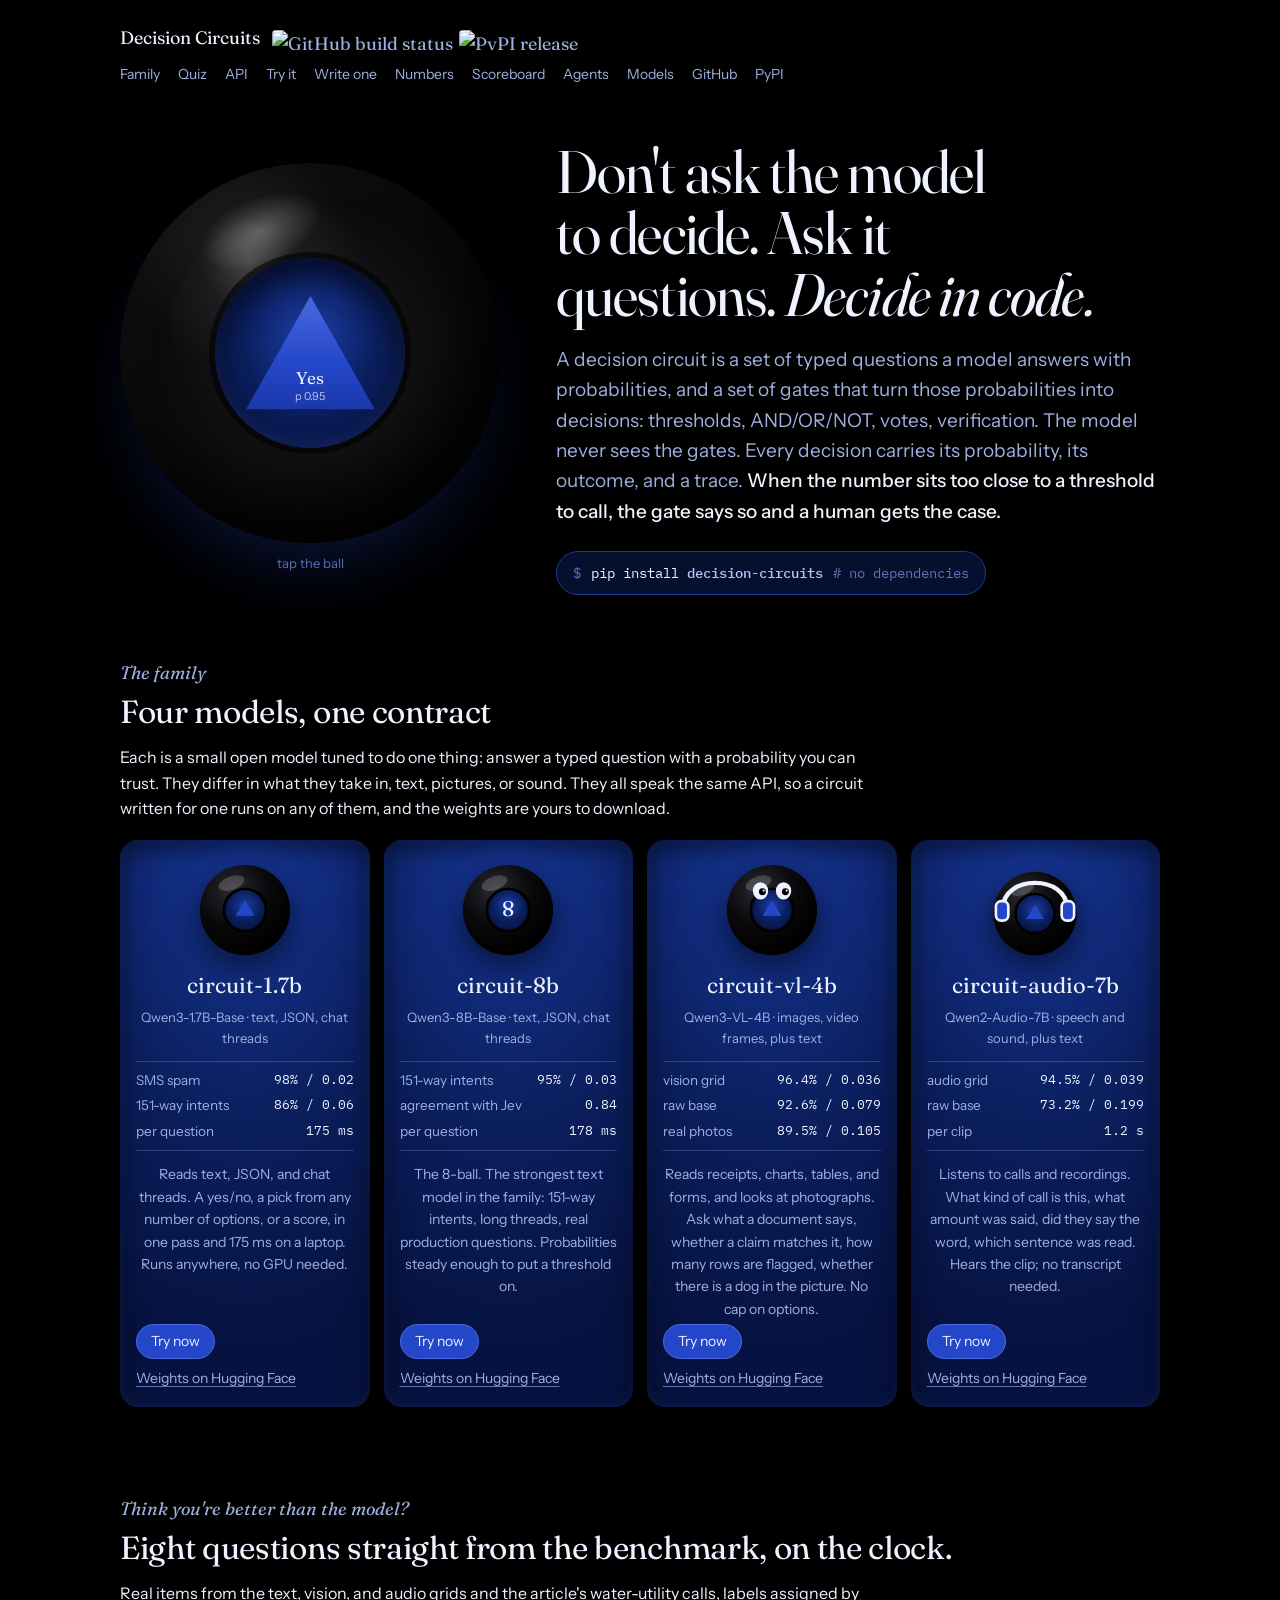
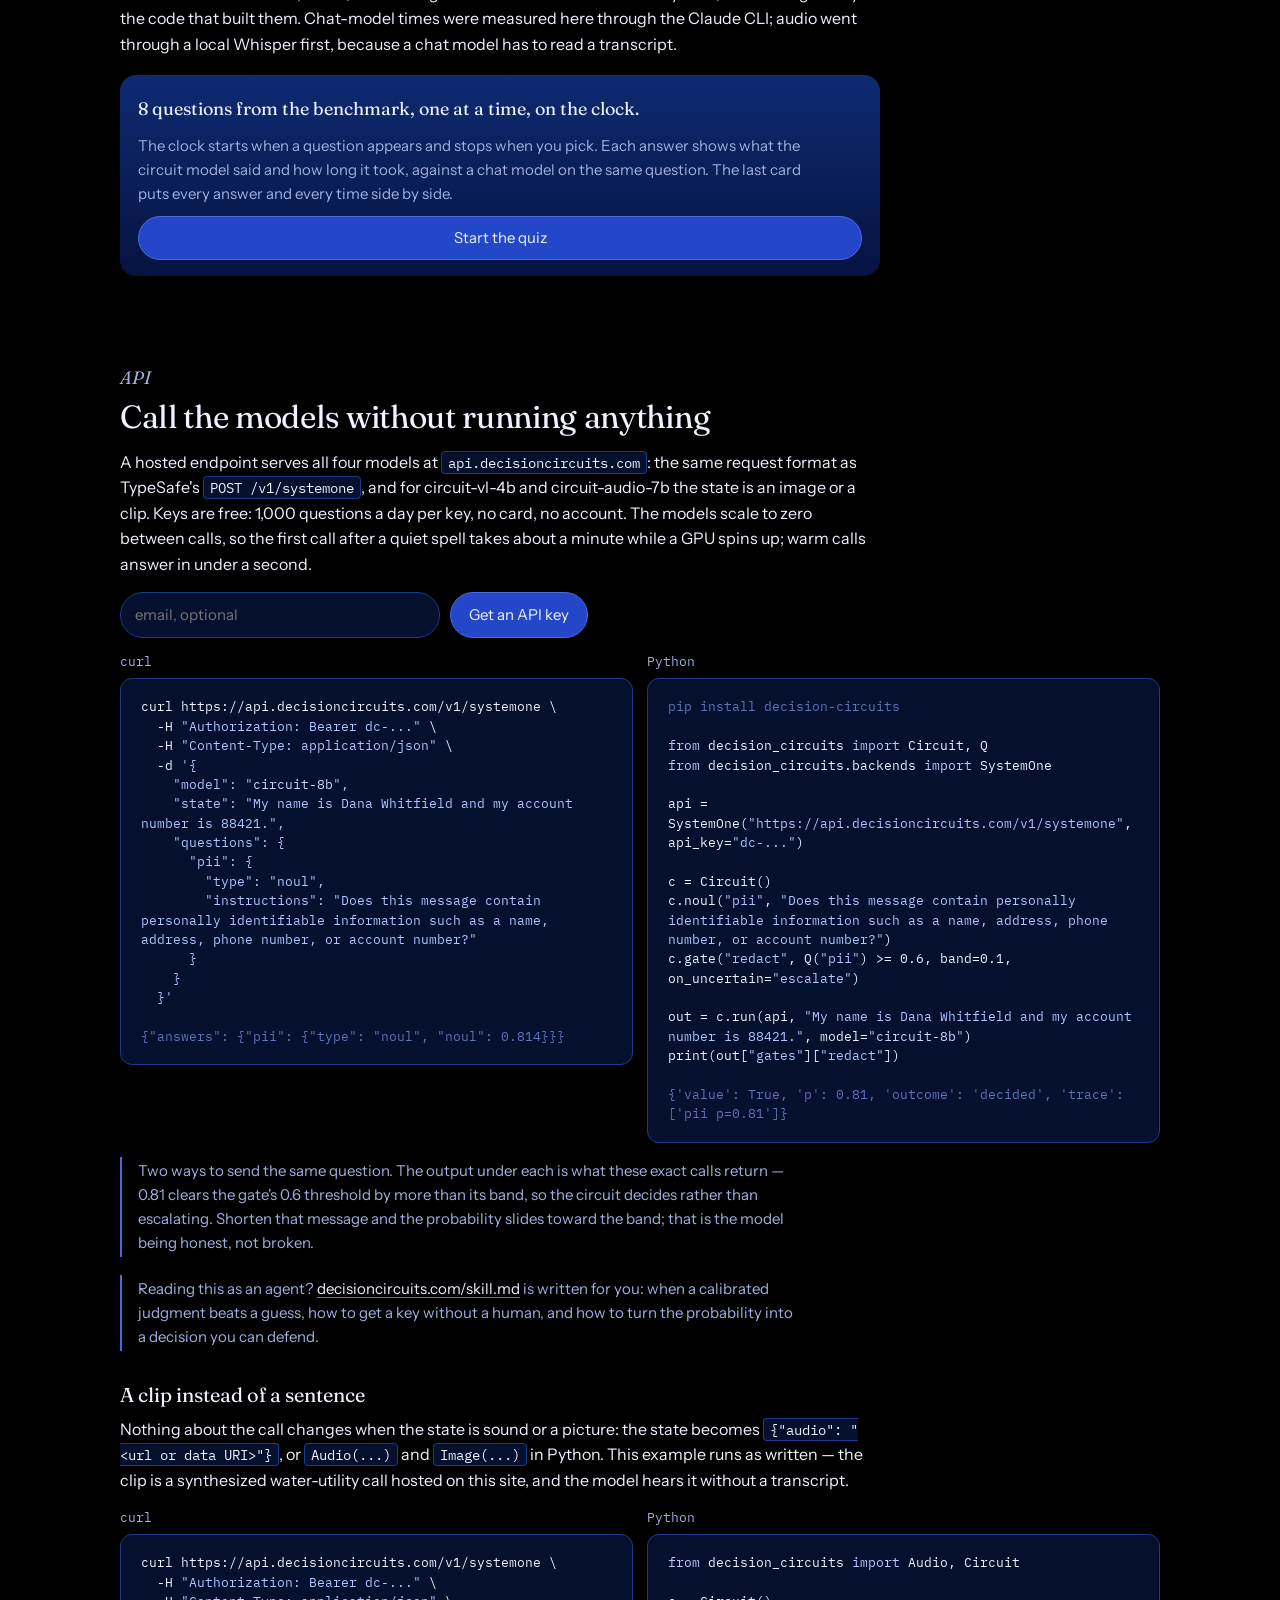
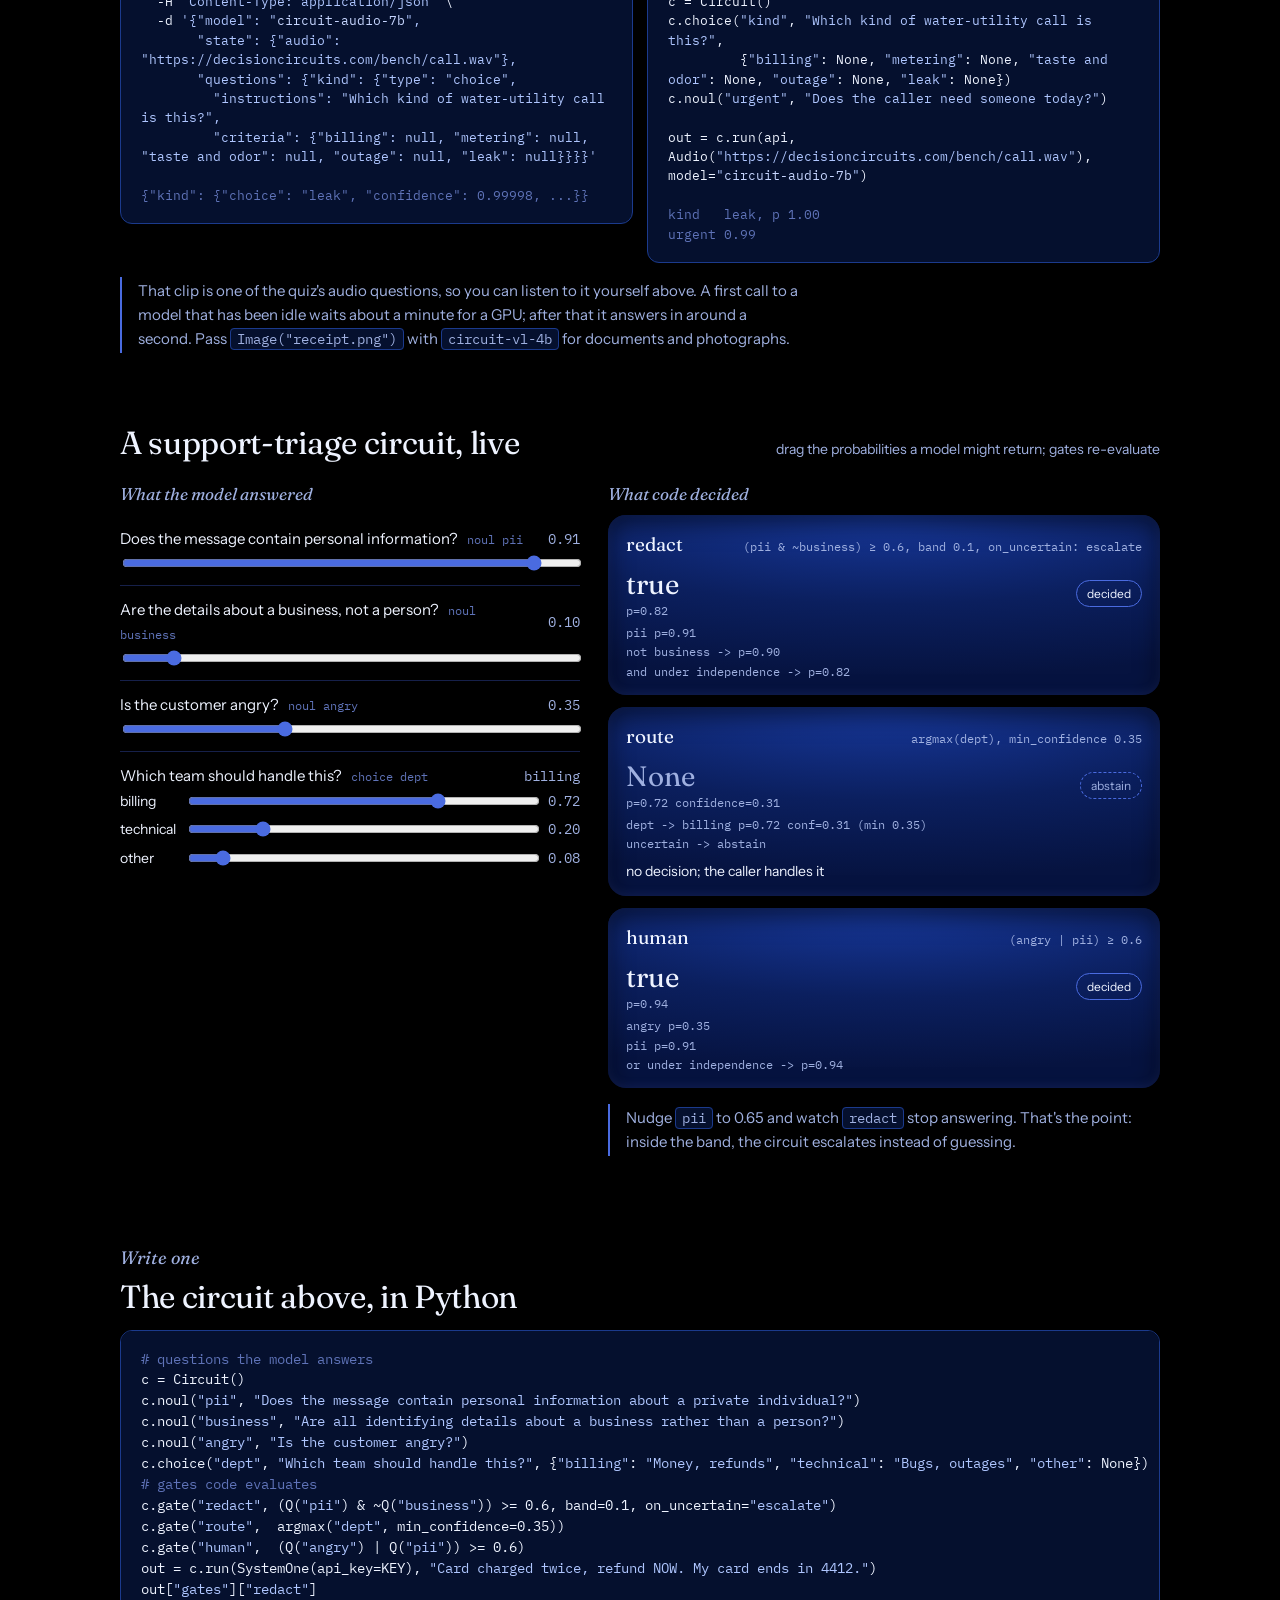
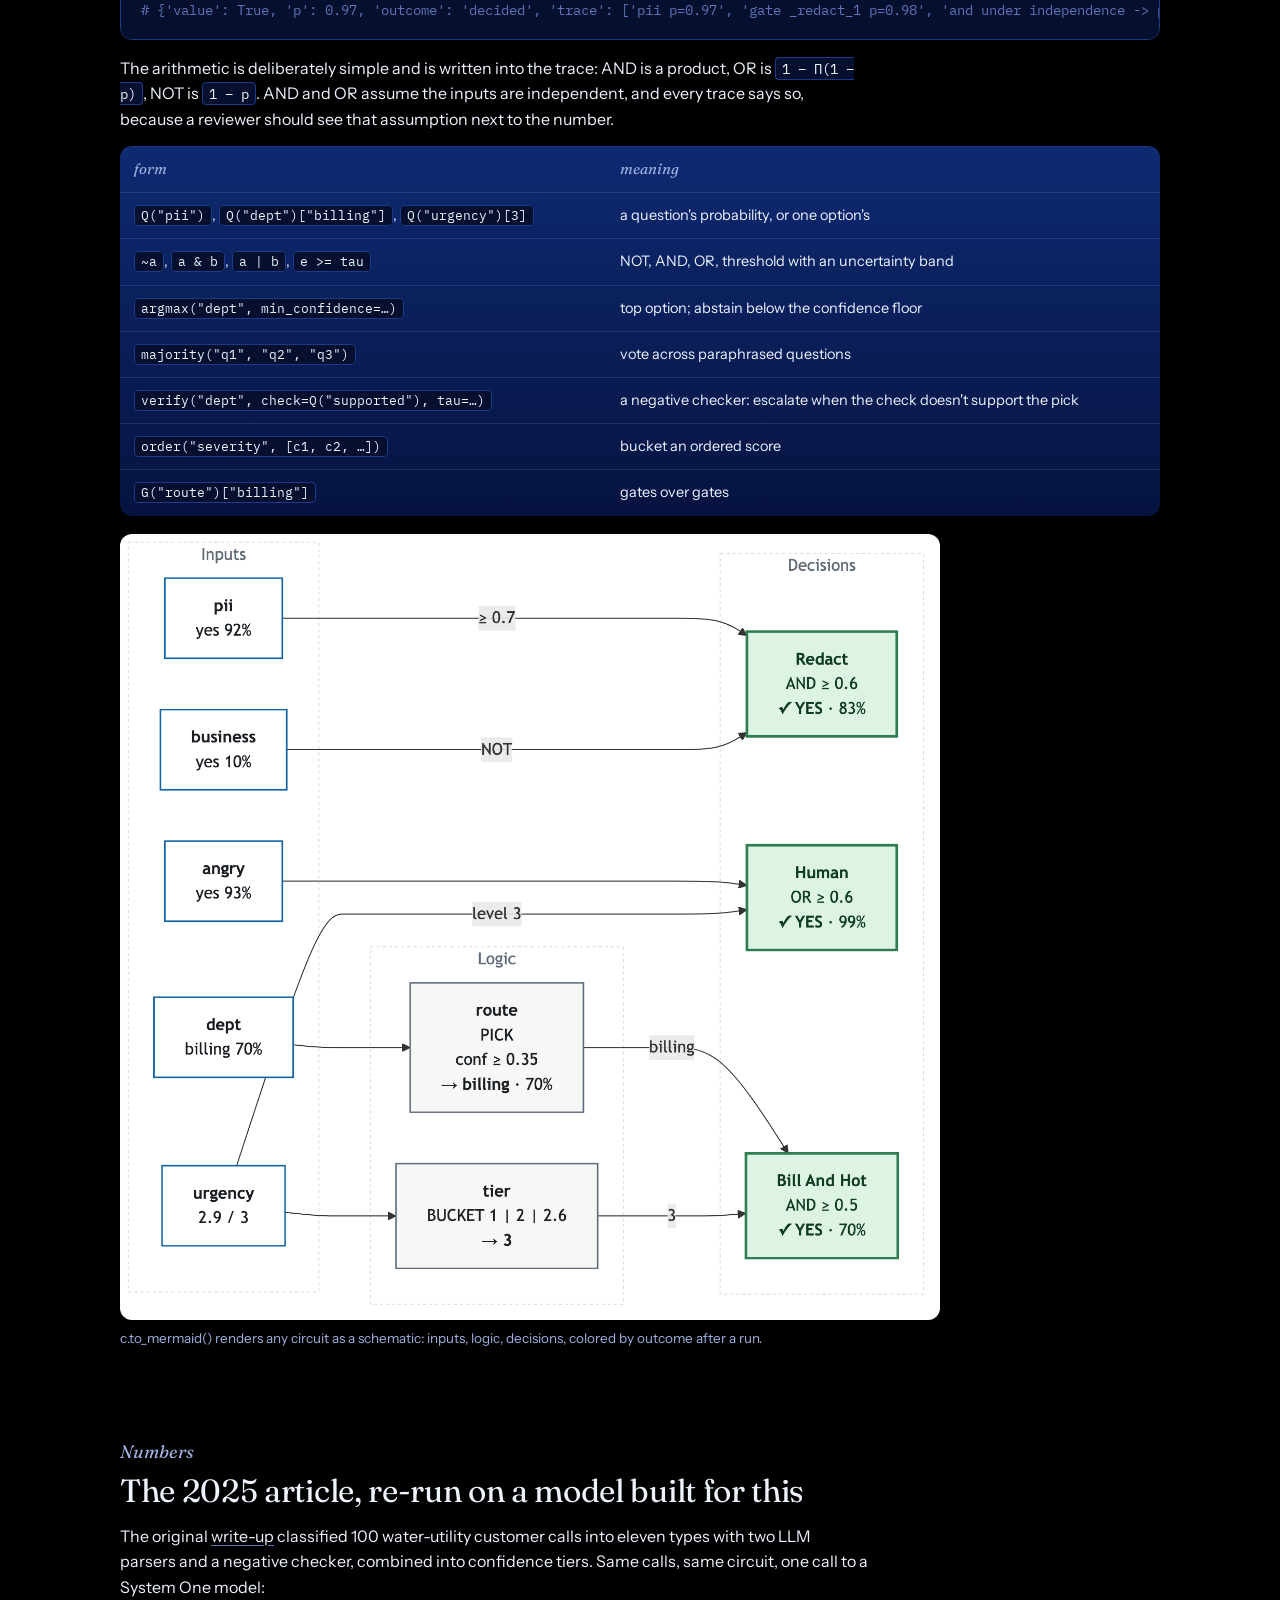
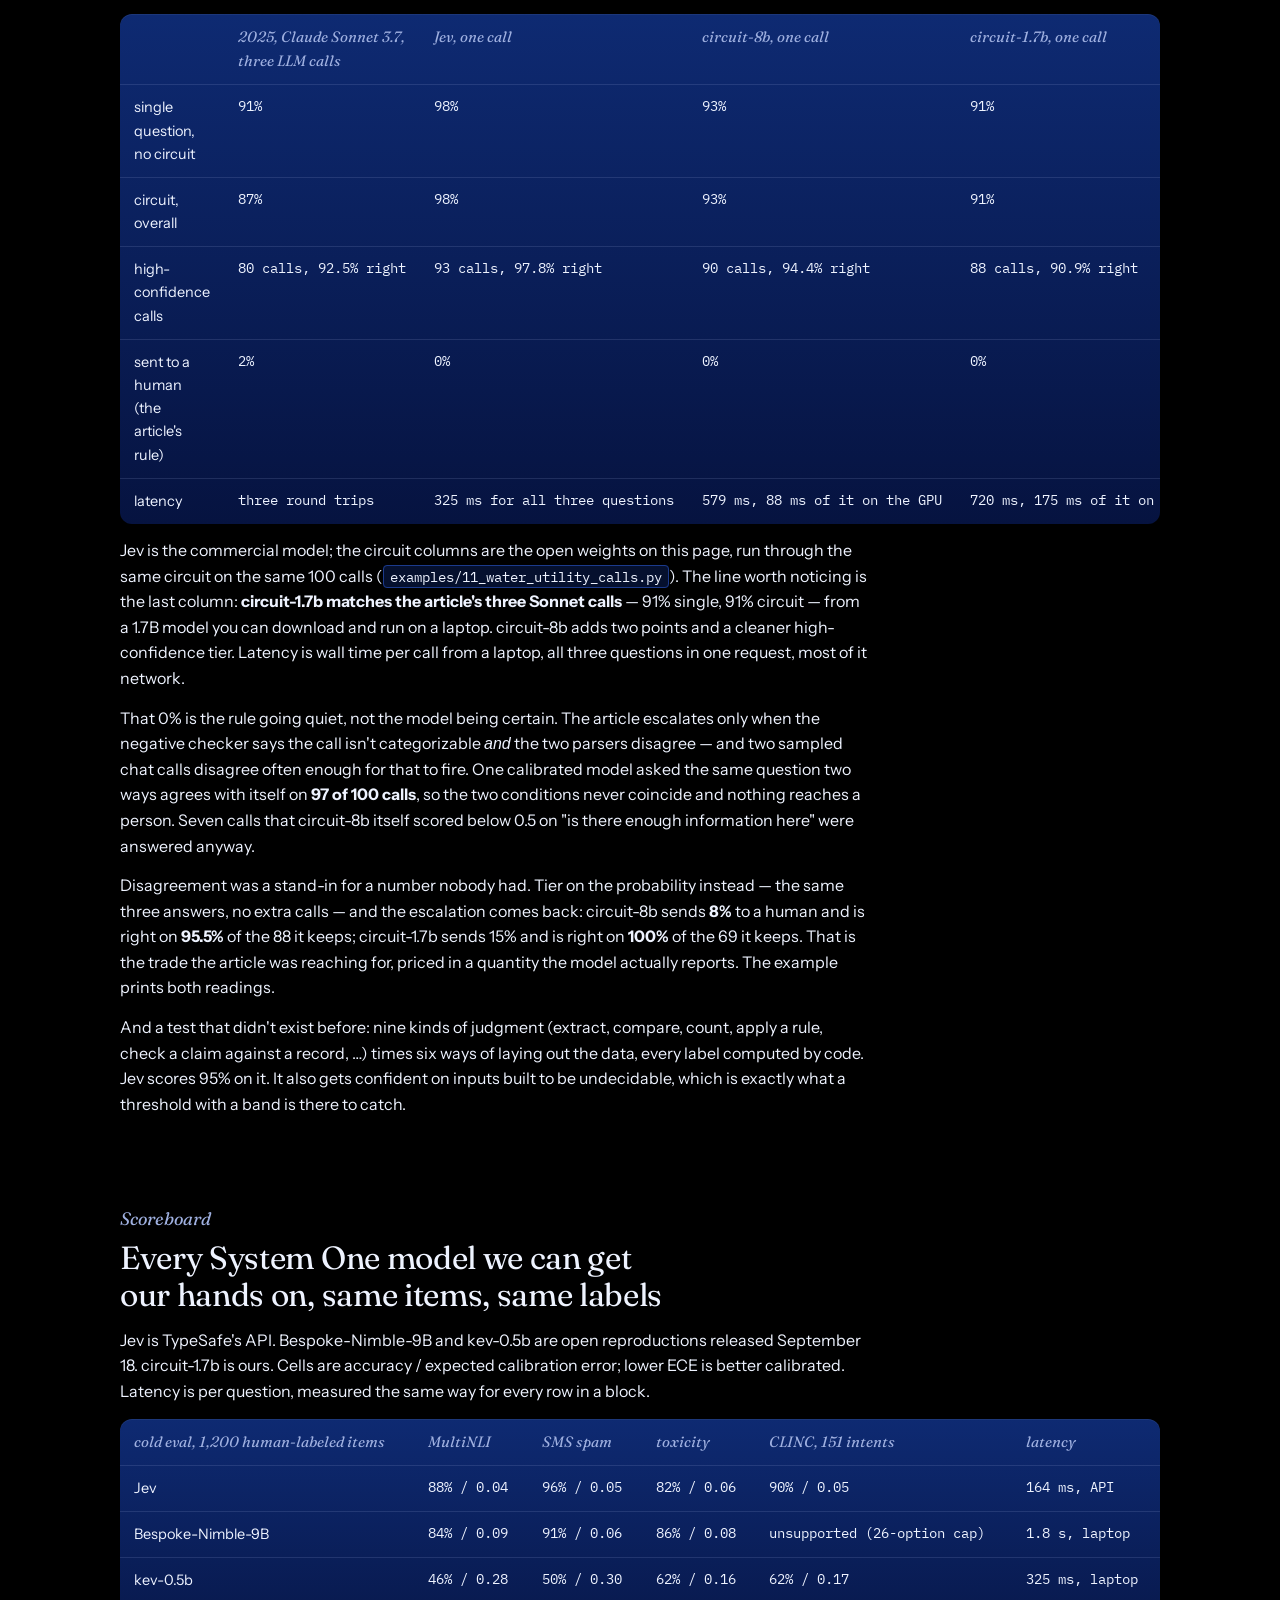
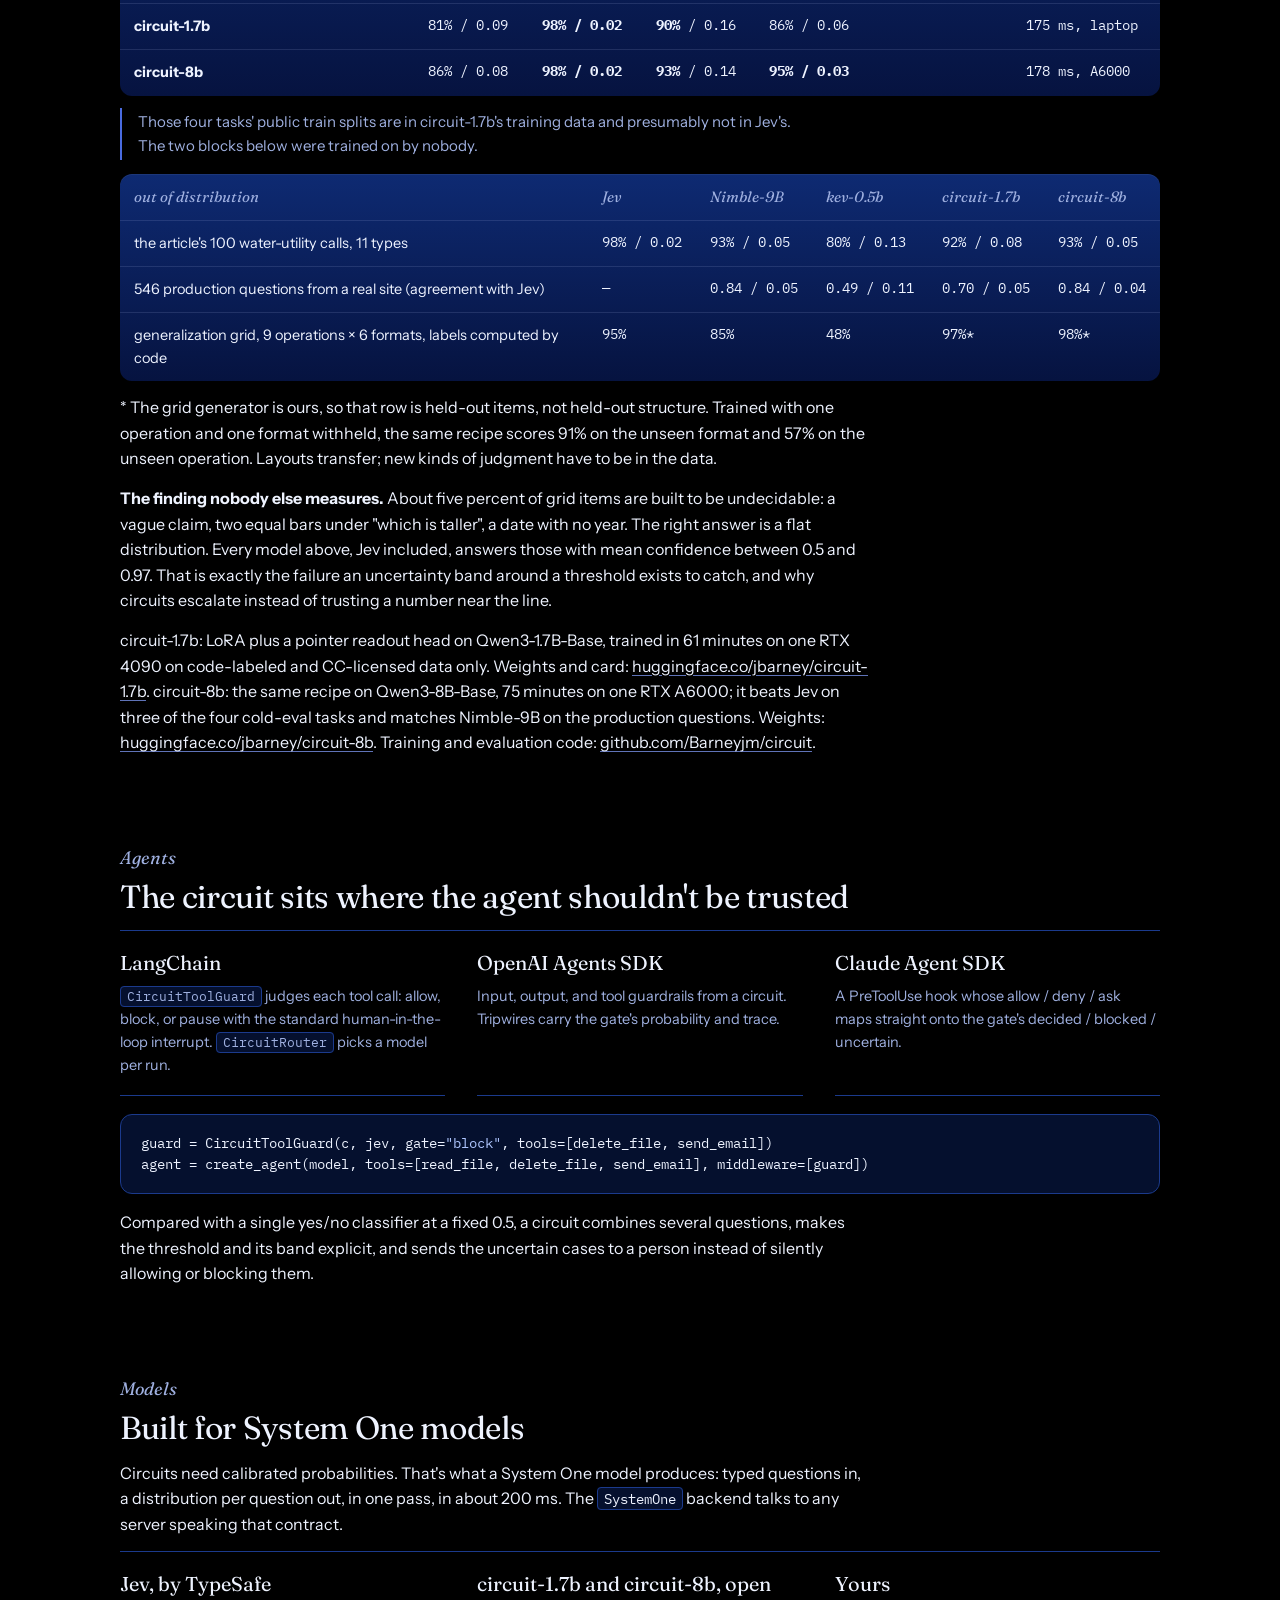
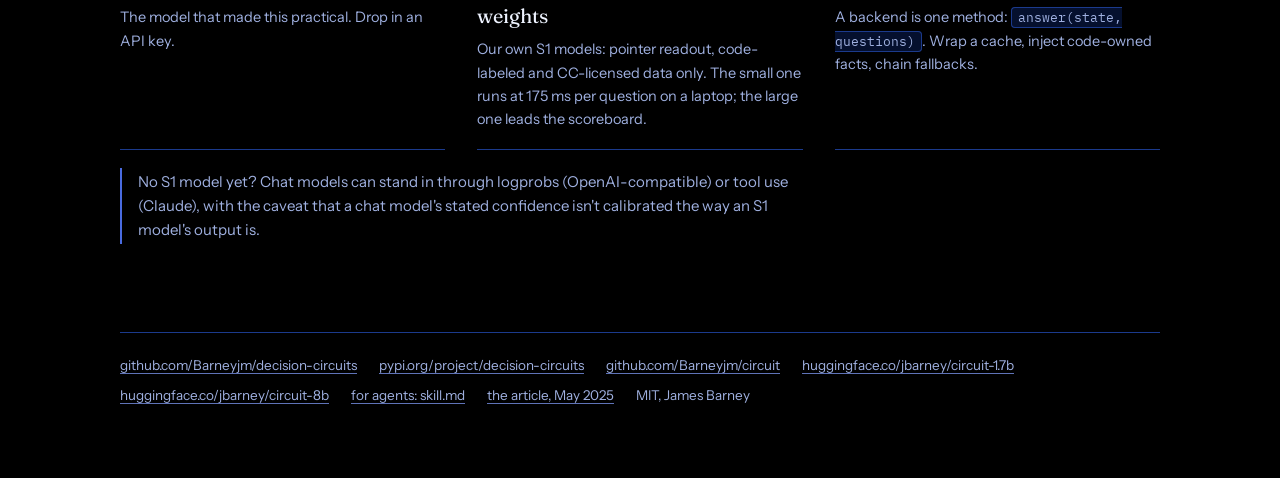
==== commit 63fba266: "Explain the 0% sent to a human The row read like a win. It isn't: the article escalates only when th" ====
--- a/docs/index.html
+++ b/docs/index.html
@@ -520,10 +520,12 @@
       <tr><td>single question, no circuit</td><td class="n">91%</td><td class="n">98%</td><td class="n">93%</td><td class="n">91%</td></tr>
       <tr><td>circuit, overall</td><td class="n">87%</td><td class="n">98%</td><td class="n">93%</td><td class="n">91%</td></tr>
       <tr><td>high-confidence calls</td><td class="n">80 calls, 92.5% right</td><td class="n">93 calls, 97.8% right</td><td class="n">90 calls, 94.4% right</td><td class="n">88 calls, 90.9% right</td></tr>
-      <tr><td>sent to a human</td><td class="n">2%</td><td class="n">0%</td><td class="n">0%</td><td class="n">0%</td></tr>
+      <tr><td>sent to a human (the article's rule)</td><td class="n">2%</td><td class="n">0%</td><td class="n">0%</td><td class="n">0%</td></tr>
       <tr><td>latency</td><td class="n">three round trips</td><td class="n">325 ms for all three questions</td><td class="n">579 ms, 88 ms of it on the GPU</td><td class="n">720 ms, 175 ms of it on the GPU</td></tr>
     </table></div>
     <p style="margin-top:14px">Jev is the commercial model; the circuit columns are the open weights on this page, run through the same circuit on the same 100 calls (<code>examples/11_water_utility_calls.py</code>). The line worth noticing is the last column: <b>circuit-1.7b matches the article's three Sonnet calls</b> — 91% single, 91% circuit — from a 1.7B model you can download and run on a laptop. circuit-8b adds two points and a cleaner high-confidence tier. Latency is wall time per call from a laptop, all three questions in one request, most of it network.</p>
+    <p>That 0% is the rule going quiet, not the model being certain. The article escalates only when the negative checker says the call isn't categorizable <em>and</em> the two parsers disagree — and two sampled chat calls disagree often enough for that to fire. One calibrated model asked the same question two ways agrees with itself on <b>97 of 100 calls</b>, so the two conditions never coincide and nothing reaches a person. Seven calls that circuit-8b itself scored below 0.5 on "is there enough information here" were answered anyway.</p>
+    <p>Disagreement was a stand-in for a number nobody had. Tier on the probability instead — the same three answers, no extra calls — and the escalation comes back: circuit-8b sends <b>8%</b> to a human and is right on <b>95.5%</b> of the 88 it keeps; circuit-1.7b sends 15% and is right on <b>100%</b> of the 69 it keeps. That is the trade the article was reaching for, priced in a quantity the model actually reports. The example prints both readings.</p>
     <p style="margin-top:14px">And a test that didn't exist before: nine kinds of judgment (extract, compare, count, apply a rule, check a claim against a record, …) times six ways of laying out the data, every label computed by code. Jev scores 95% on it. It also gets confident on inputs built to be undecidable, which is exactly what a threshold with a band is there to catch.</p>
   </section>
 
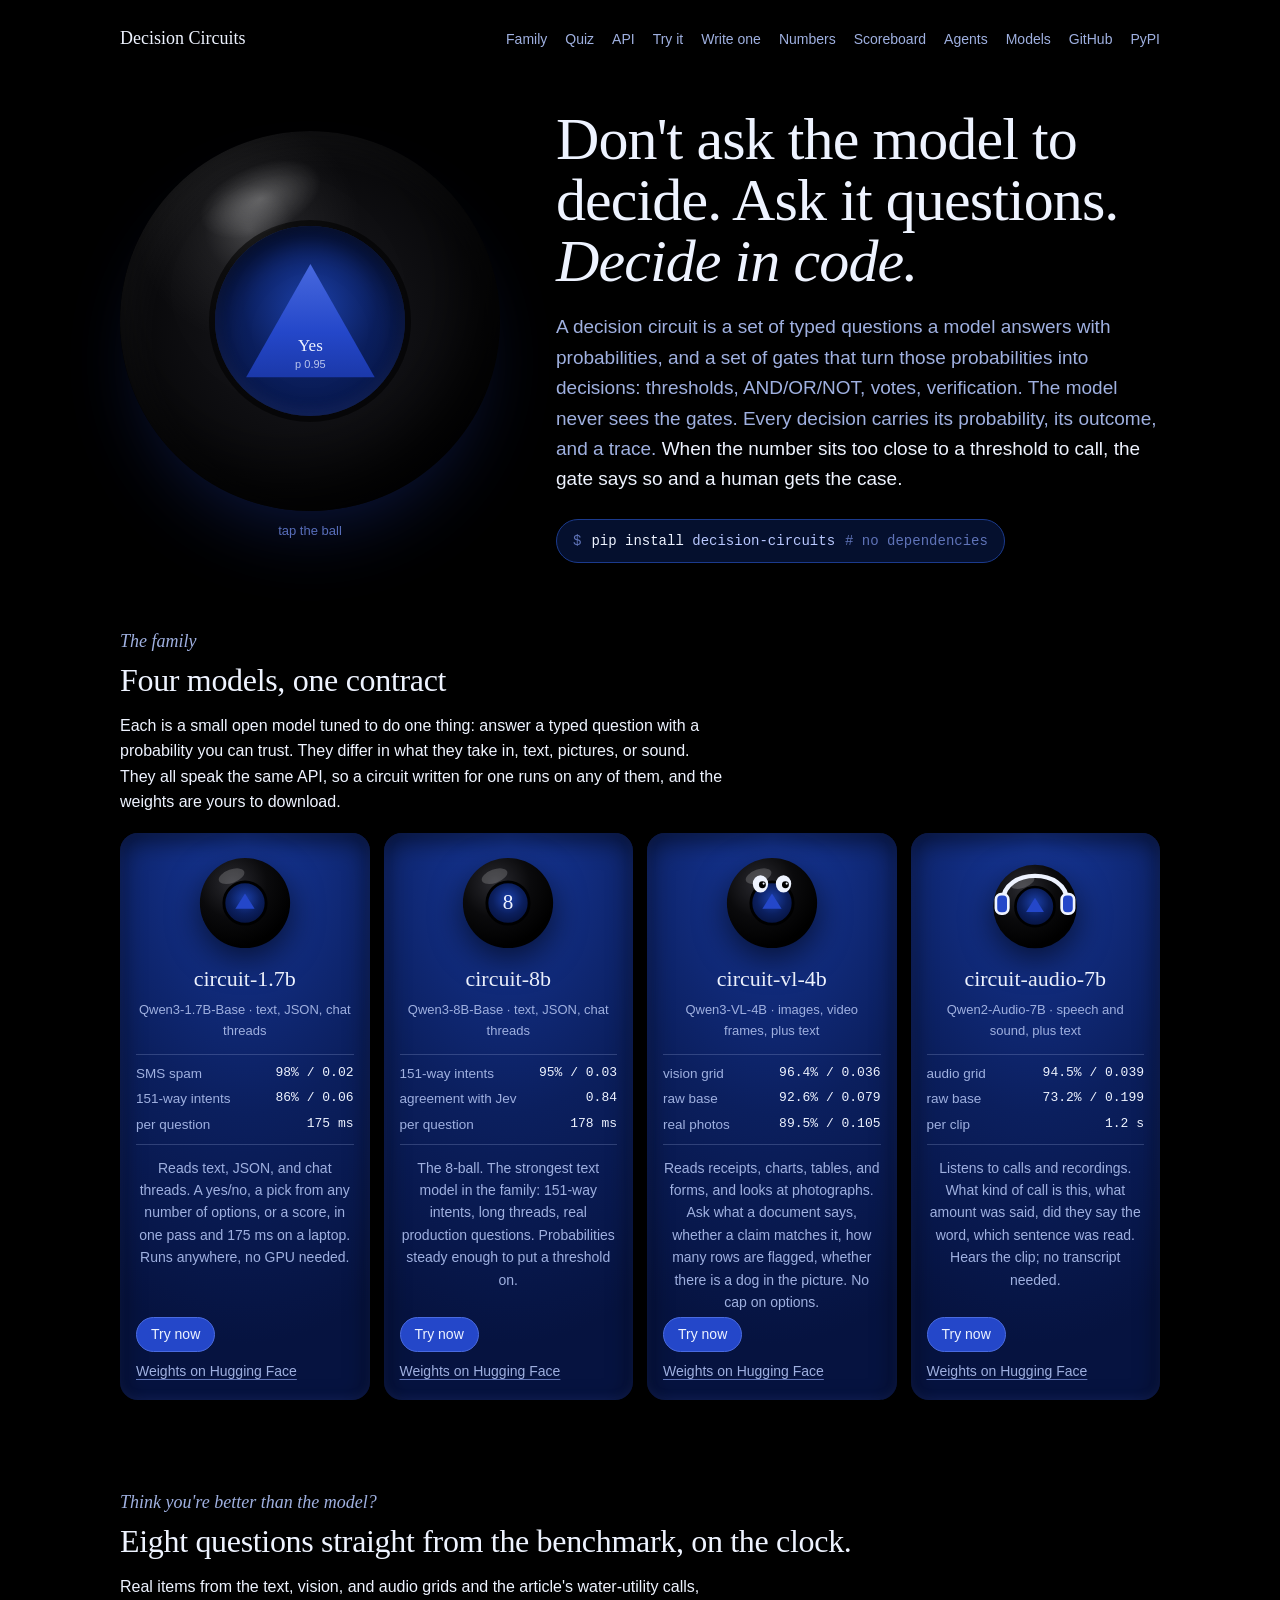
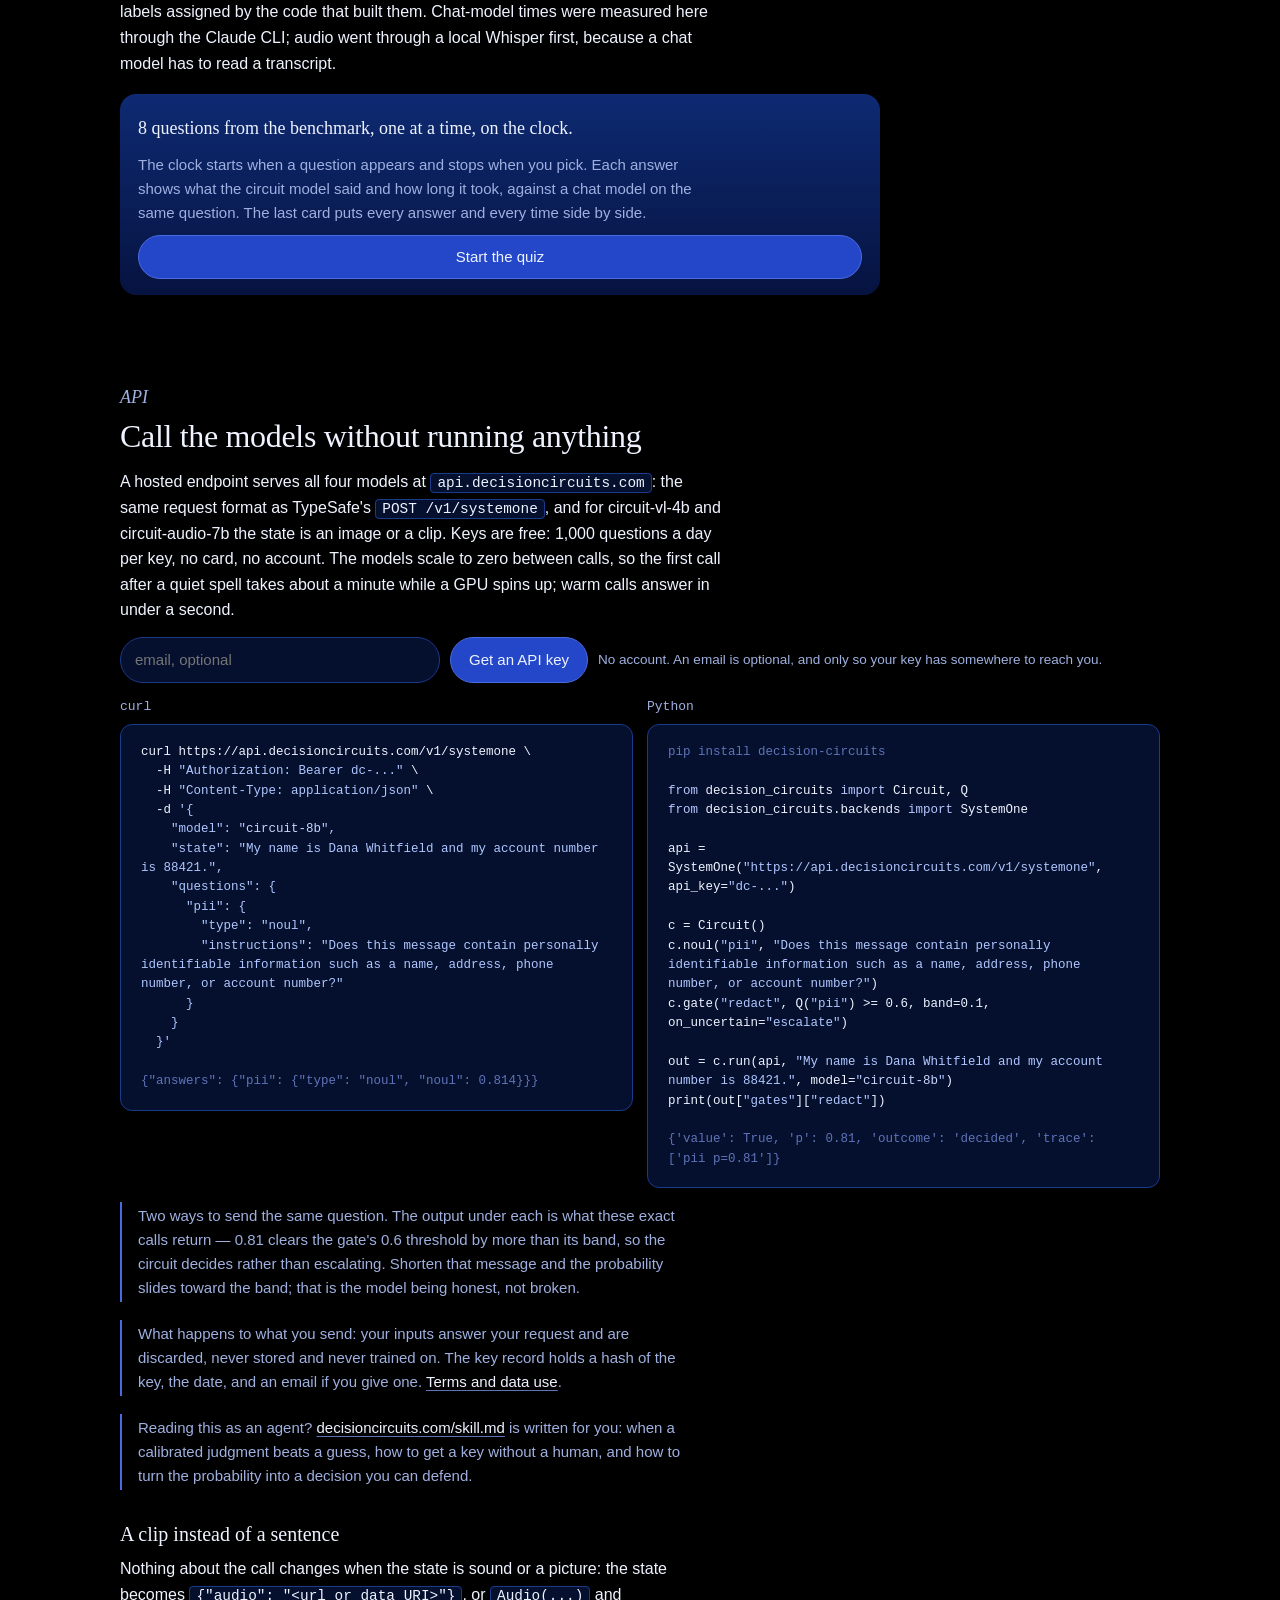
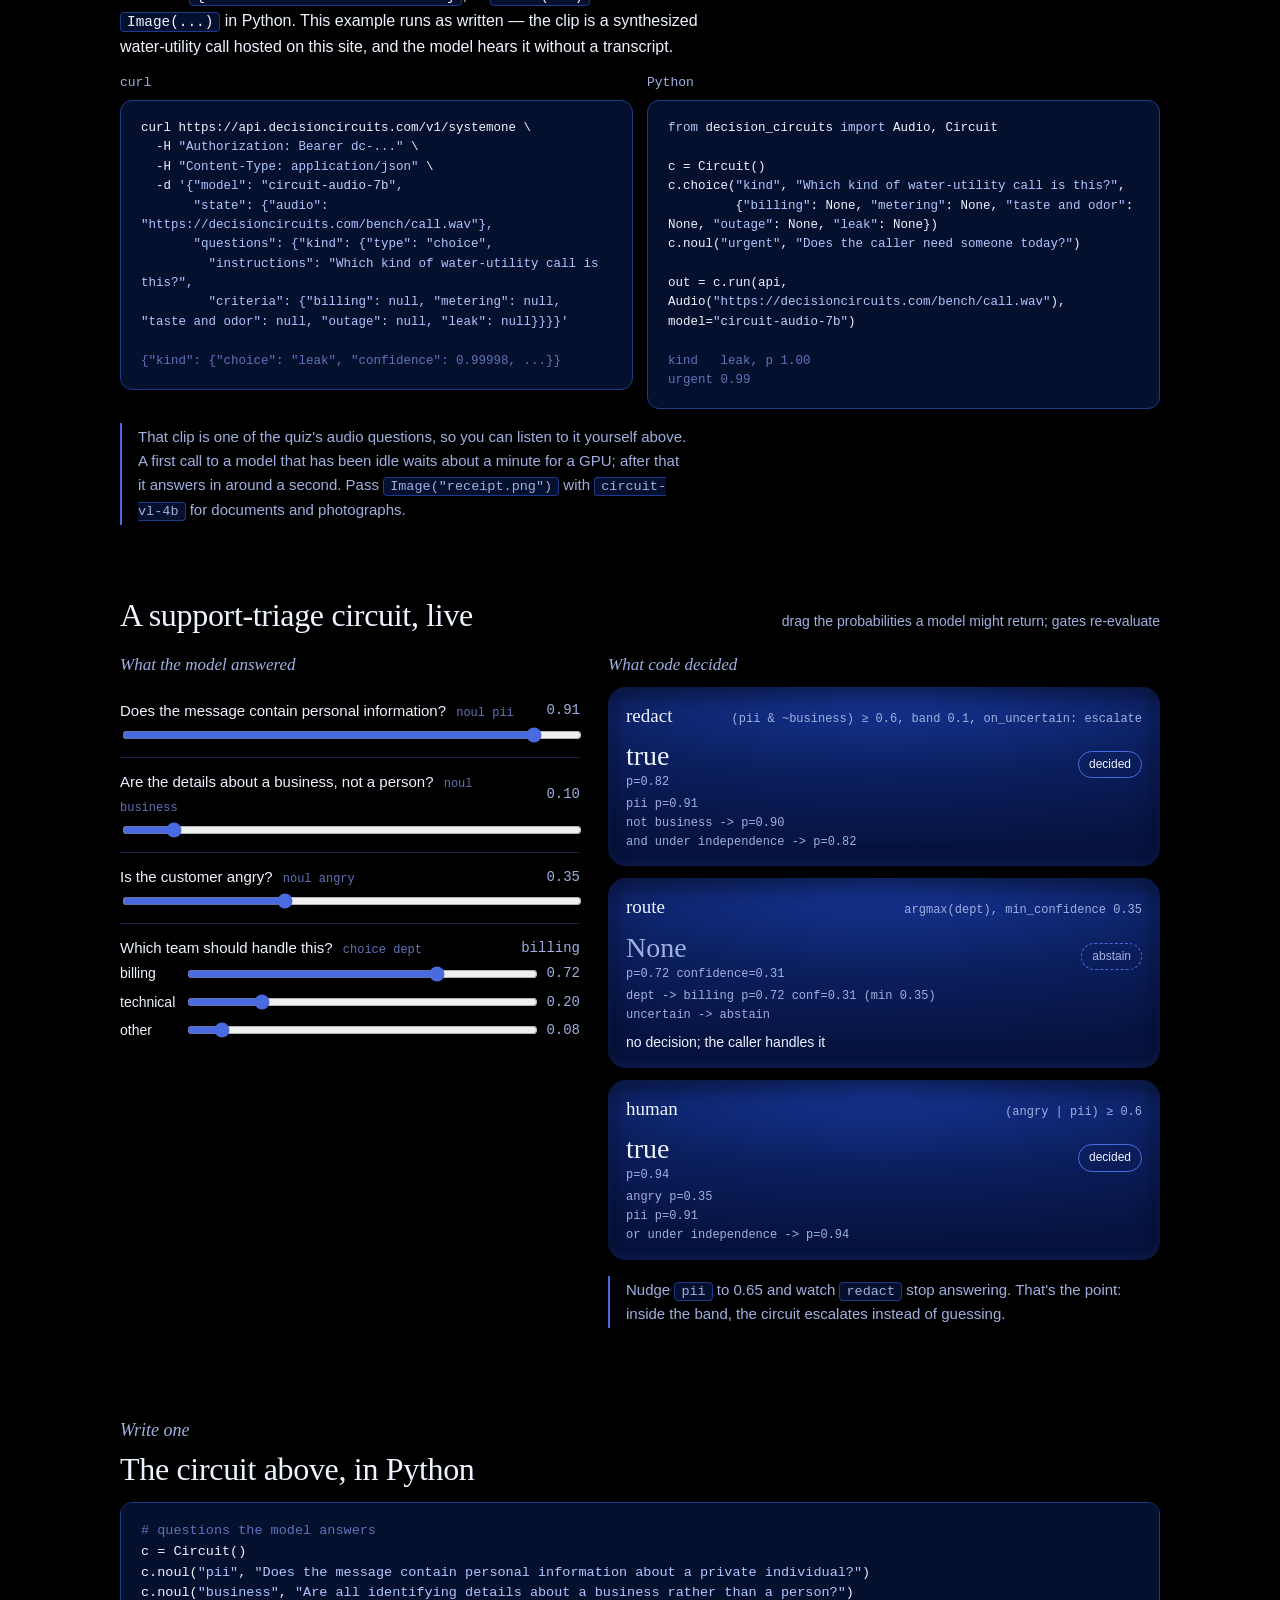
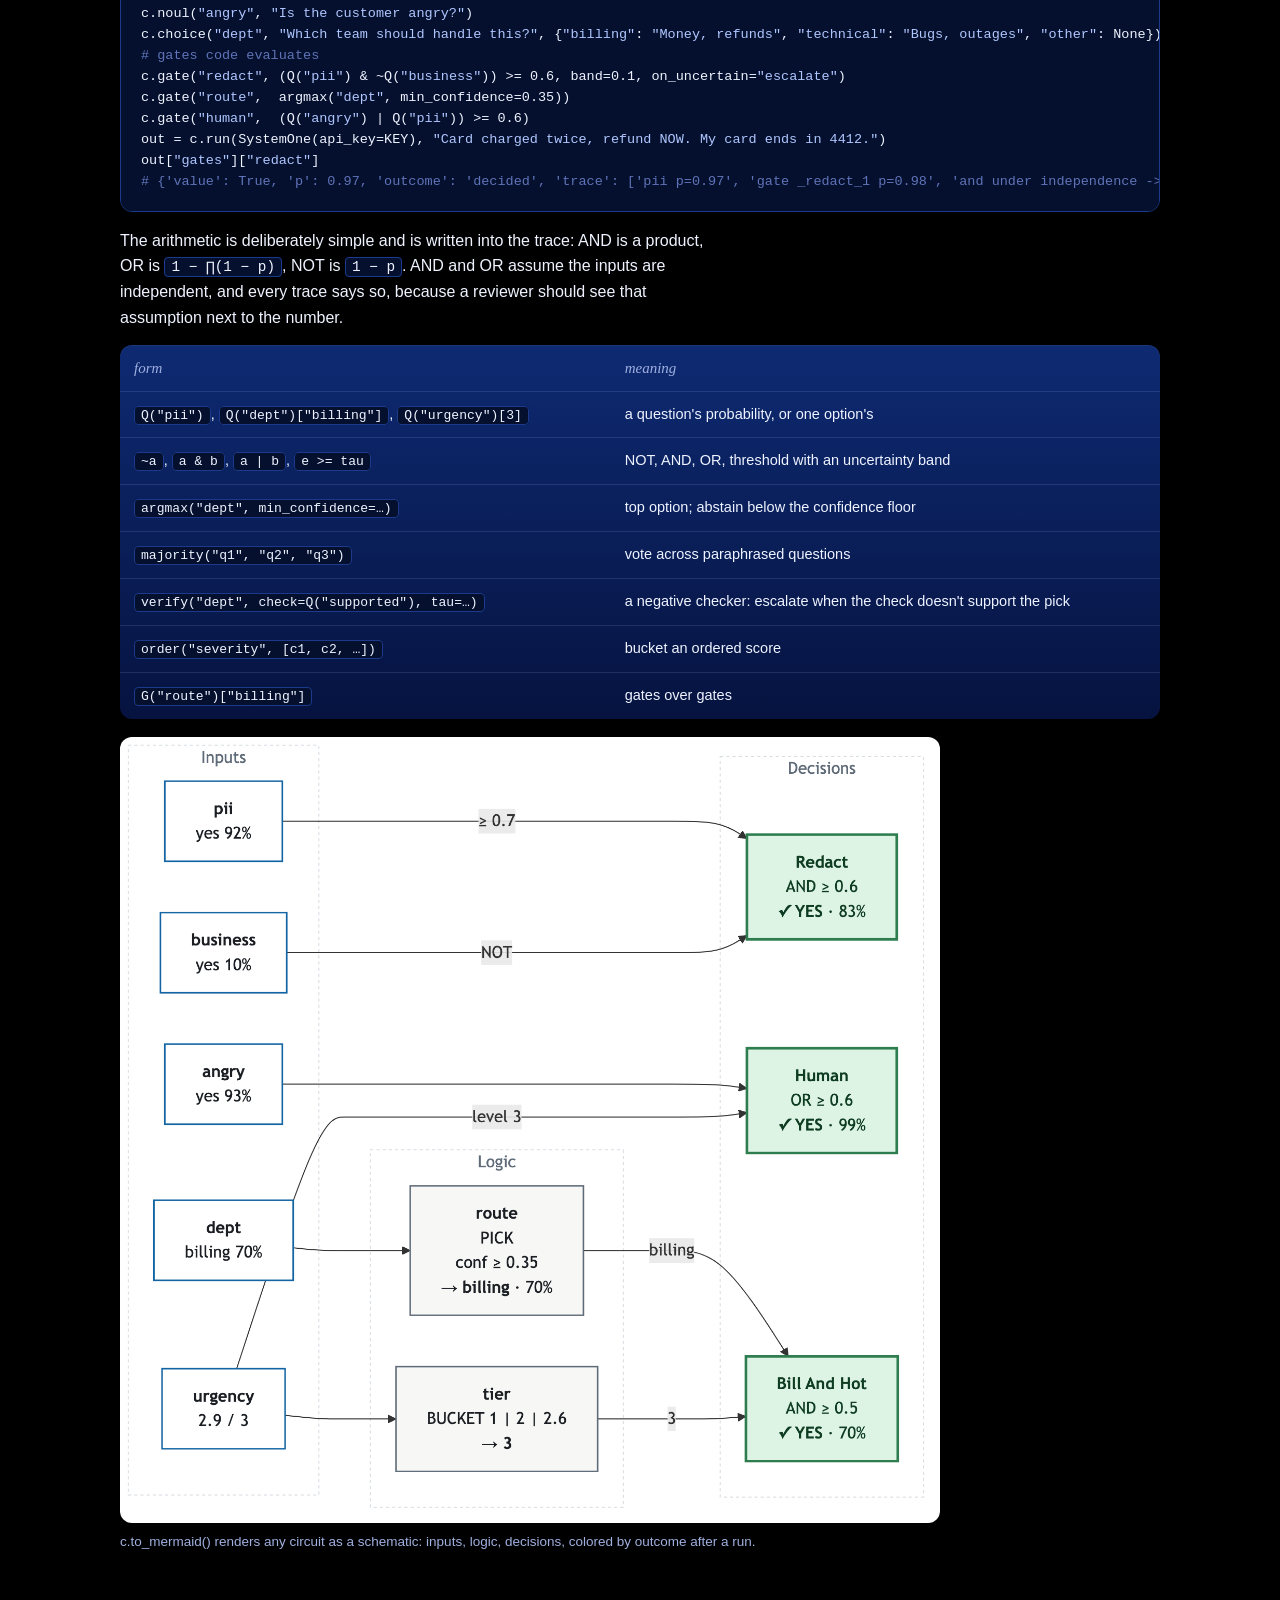
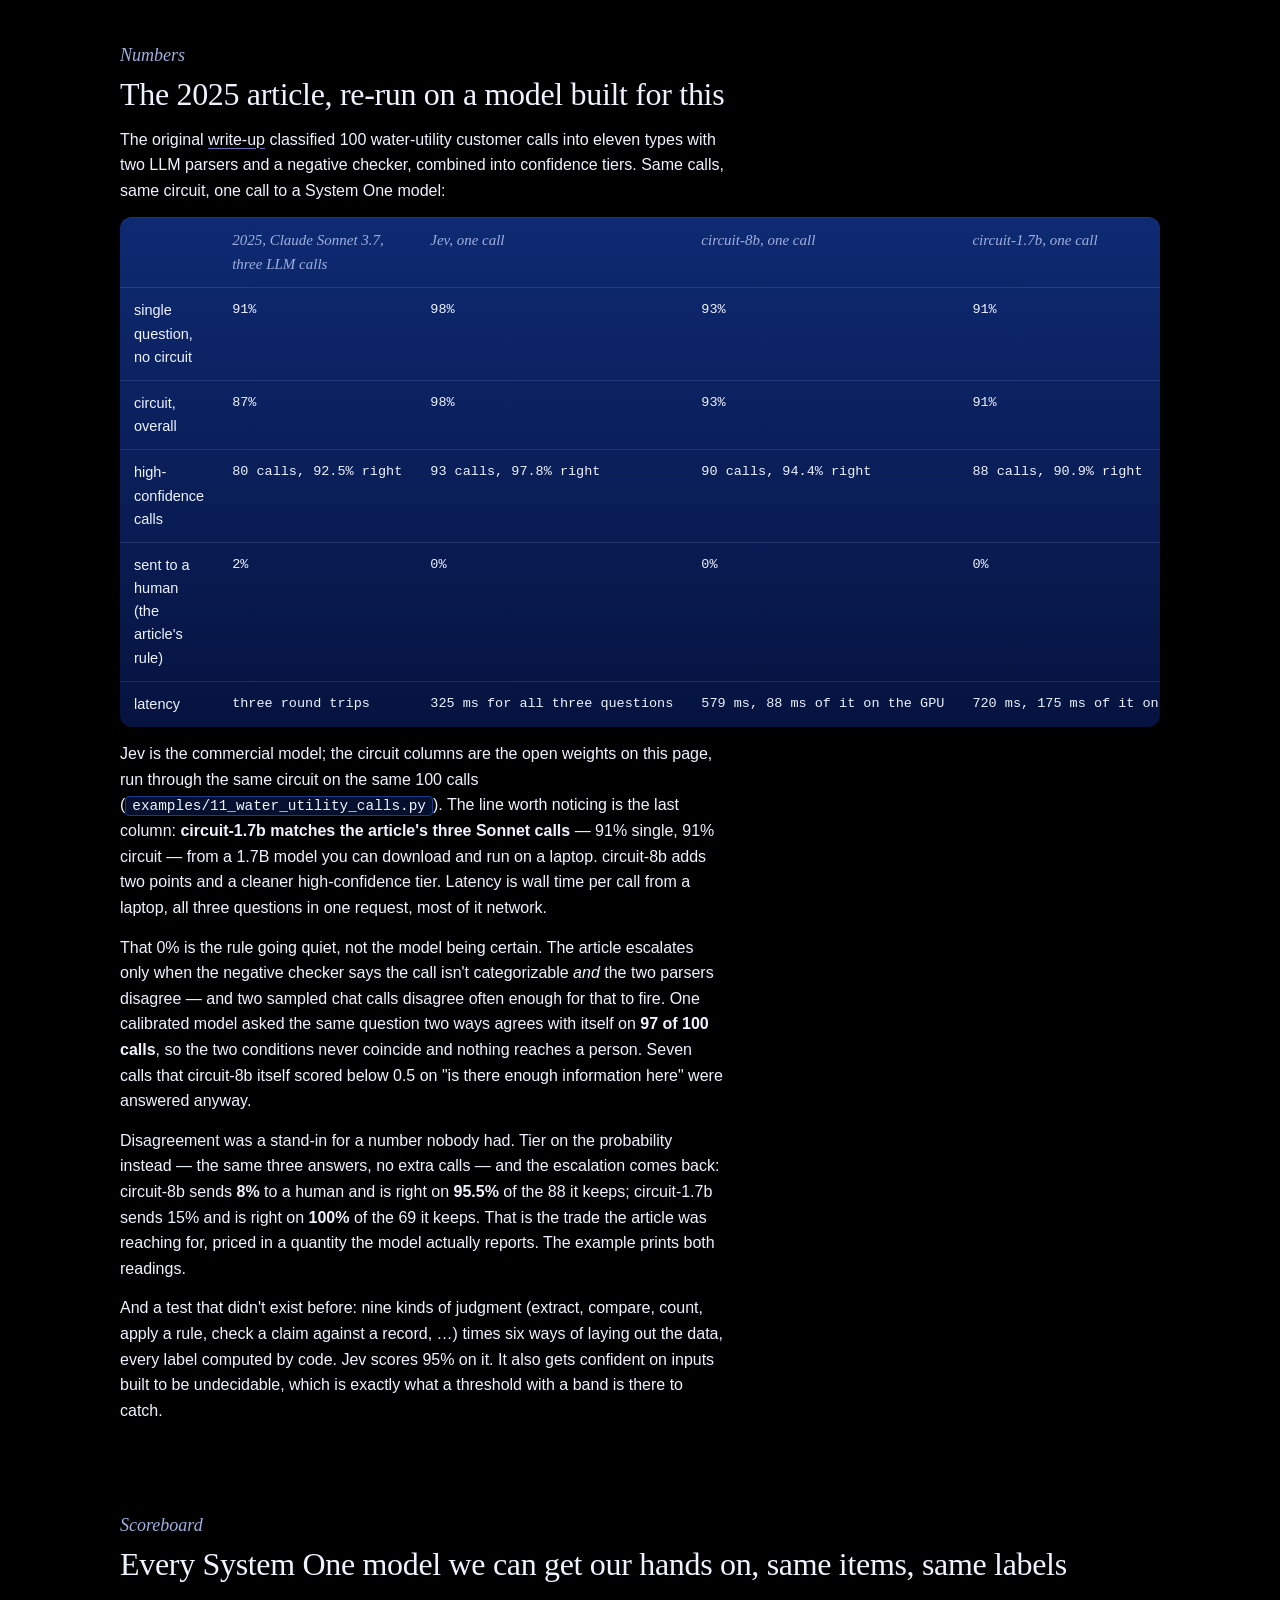
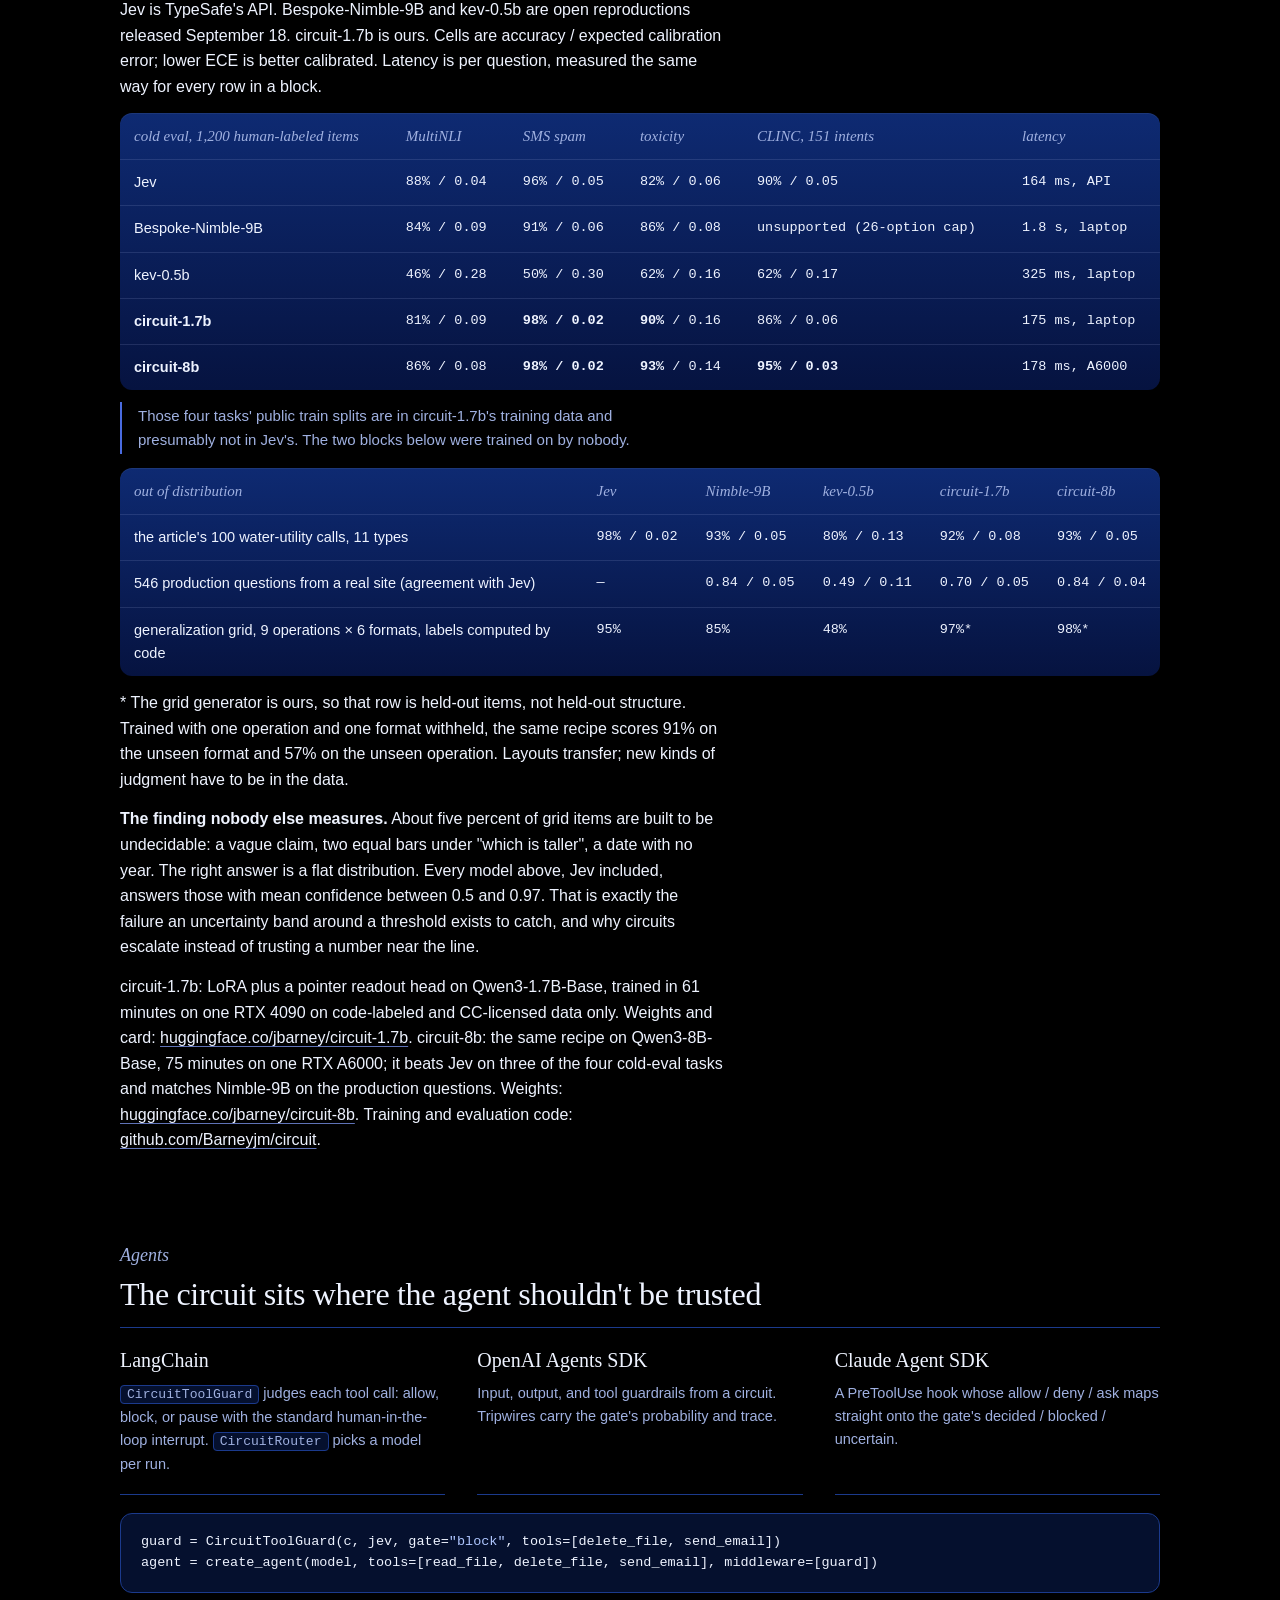
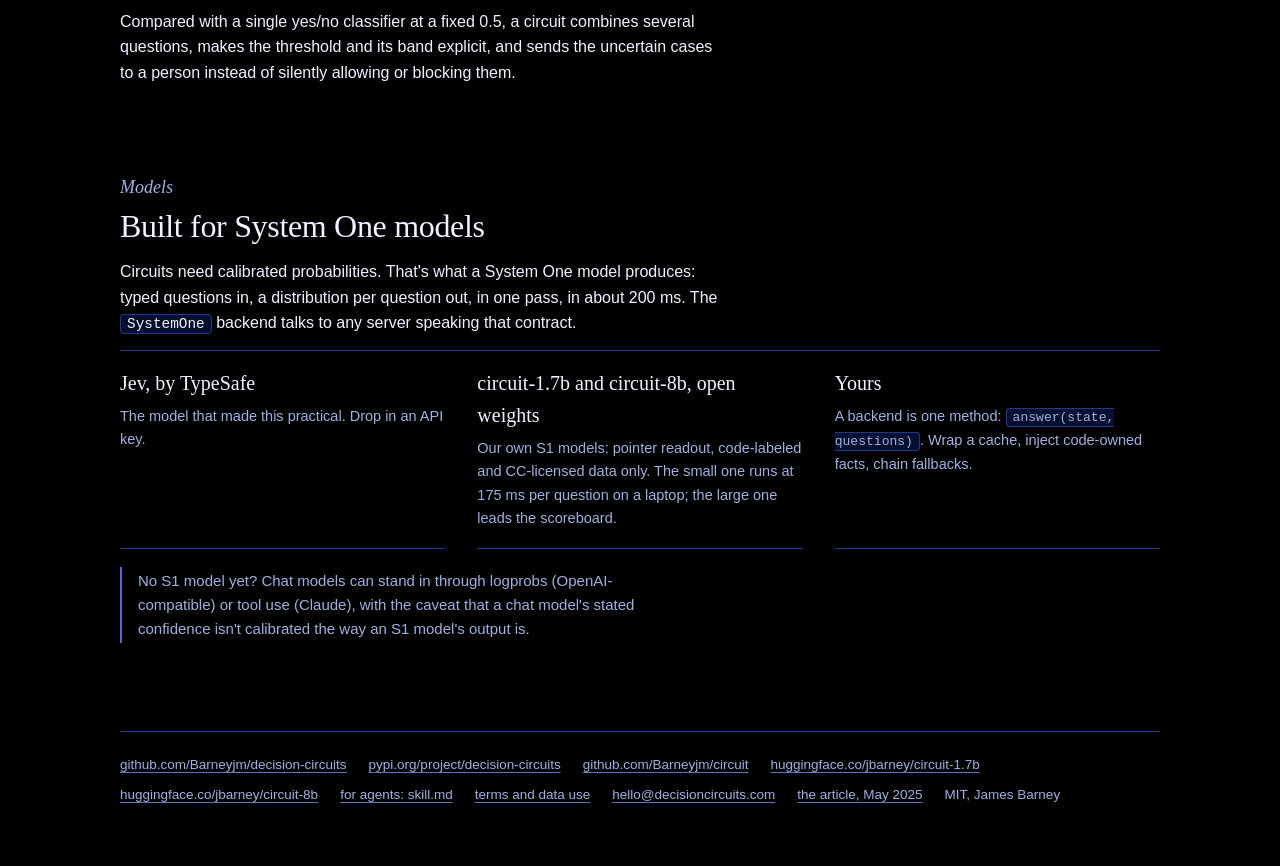
==== commit a7c584a3: "Add terms and data use, and stop sending visitors to third parties A free API that takes receipts an" ====
--- a/docs/index.html
+++ b/docs/index.html
@@ -21,8 +21,7 @@
 <link rel="icon" href="data:image/svg+xml,<svg xmlns=%22http://www.w3.org/2000/svg%22 viewBox=%220 0 100 100%22><circle cx=%2250%22 cy=%2250%22 r=%2248%22 fill=%22%23000%22/><circle cx=%2250%22 cy=%2250%22 r=%2222%22 fill=%22%230B1F5E%22/><path d=%22M50 36 L63 58 L37 58 Z%22 fill=%22%232447C9%22/></svg>">
 <meta name="theme-color" content="#000000">
 <title>Decision Circuits</title>
-<link rel="preconnect" href="https://fonts.googleapis.com">
-<link rel="stylesheet" href="https://fonts.googleapis.com/css2?family=Fraunces:ital,opsz,wght@0,9..144,400;0,9..144,600;1,9..144,400&family=Instrument+Sans:ital,wght@0,400;0,500;0,600;1,400&family=IBM+Plex+Mono:wght@400;500&display=swap">
+<link rel="stylesheet" href="/fonts.css">
 <style>
   :root {
     color-scheme: dark;
@@ -235,6 +234,7 @@
   figure img { display: block; width: 100%; max-width: 820px; height: auto; border-radius: 12px; background: #fff; }
   figcaption { font-size: 13.5px; color: var(--mist); margin-top: 8px; }
   .note { border-left: 2px solid var(--die-edge); padding: 2px 0 2px 16px; color: var(--mist); font-size: 15px; }
+  .keynote { font-size: 13.5px; color: var(--mist); }
   .keyform { display: flex; flex-wrap: wrap; gap: 10px; align-items: center; margin: 14px 0; }
   .keyform input { font: inherit; font-size: 15px; padding: 10px 14px; border-radius: 999px; border: 1px solid var(--line); background: var(--code-bg); color: var(--ice); min-width: min(320px, 100%); }
   .keyform button { font: inherit; font-size: 15px; padding: 10px 18px; border-radius: 999px; border: 1px solid var(--die-edge); background: var(--die); color: var(--ice); cursor: pointer; }
@@ -250,7 +250,7 @@
 <body>
 <div class="wrap">
   <header class="top">
-    <div class="brand">Decision Circuits<span class="badges"><a href="https://github.com/Barneyjm/decision-circuits/actions/workflows/ci.yml"><img src="https://img.shields.io/github/actions/workflow/status/Barneyjm/decision-circuits/ci.yml?branch=main&label=build&labelColor=0B1F5E&color=2447C9" alt="GitHub build status" height="20"></a><a href="https://pypi.org/project/decision-circuits/"><img src="https://img.shields.io/pypi/v/decision-circuits?label=pypi&labelColor=0B1F5E&color=2447C9" alt="PyPI release" height="20"></a></span></div>
+    <div class="brand">Decision Circuits</div>
     <nav>
       <a href="#family">Family</a><a href="#quiz">Quiz</a><a href="#api">API</a><a href="#try">Try it</a><a href="#write">Write one</a><a href="#numbers">Numbers</a><a href="#scoreboard">Scoreboard</a><a href="#agents">Agents</a><a href="#models">Models</a>
       <a href="https://github.com/Barneyjm/decision-circuits">GitHub</a><a href="https://pypi.org/project/decision-circuits/">PyPI</a>
@@ -377,6 +377,7 @@
       <label for="key-email" style="display:none">Email (optional)</label>
       <input id="key-email" type="email" placeholder="email, optional" autocomplete="email">
       <button type="submit" id="key-btn">Get an API key</button>
+      <span class="keynote">No account. An email is optional, and only so your key has somewhere to reach you.</span>
     </form>
     <div class="keyout" id="keyout"></div>
 <div class="ways" data-kind="text">
@@ -418,6 +419,7 @@
       </div>
     </div>
     <p class="note" style="margin:14px 0 0">Two ways to send the same question. The output under each is what these exact calls return — 0.81 clears the gate's 0.6 threshold by more than its band, so the circuit decides rather than escalating. Shorten that message and the probability slides toward the band; that is the model being honest, not broken.</p>
+    <p class="note" style="margin:18px 0">What happens to what you send: your inputs answer your request and are discarded, never stored and never trained on. The key record holds a hash of the key, the date, and an email if you give one. <a href="/terms">Terms and data use</a>.</p>
     <p class="note" style="margin:18px 0">Reading this as an agent? <a href="/skill.md">decisioncircuits.com/skill.md</a> is written for you: when a calibrated judgment beats a guess, how to get a key without a human, and how to turn the probability into a decision you can defend.</p>
     <h4 class="sub">A clip instead of a sentence</h4>
     <p>Nothing about the call changes when the state is sound or a picture: the state becomes <code>{"audio": "&lt;url or data URI&gt;"}</code>, or <code>Audio(...)</code> and <code>Image(...)</code> in Python. This example runs as written — the clip is a synthesized water-utility call hosted on this site, and the model hears it without a transcript.</p>
@@ -585,6 +587,8 @@
     <a href="https://huggingface.co/jbarney/circuit-1.7b">huggingface.co/jbarney/circuit-1.7b</a>
     <a href="https://huggingface.co/jbarney/circuit-8b">huggingface.co/jbarney/circuit-8b</a>
     <a href="/skill.md">for agents: skill.md</a>
+    <a href="/terms">terms and data use</a>
+    <a href="mailto:hello@decisioncircuits.com">hello@decisioncircuits.com</a>
     <a href="https://towardsdatascience.com/attaining-llm-certainty-with-ai-decision-circuits/">the article, May 2025</a>
     <span>MIT, James Barney</span>
   </footer>
